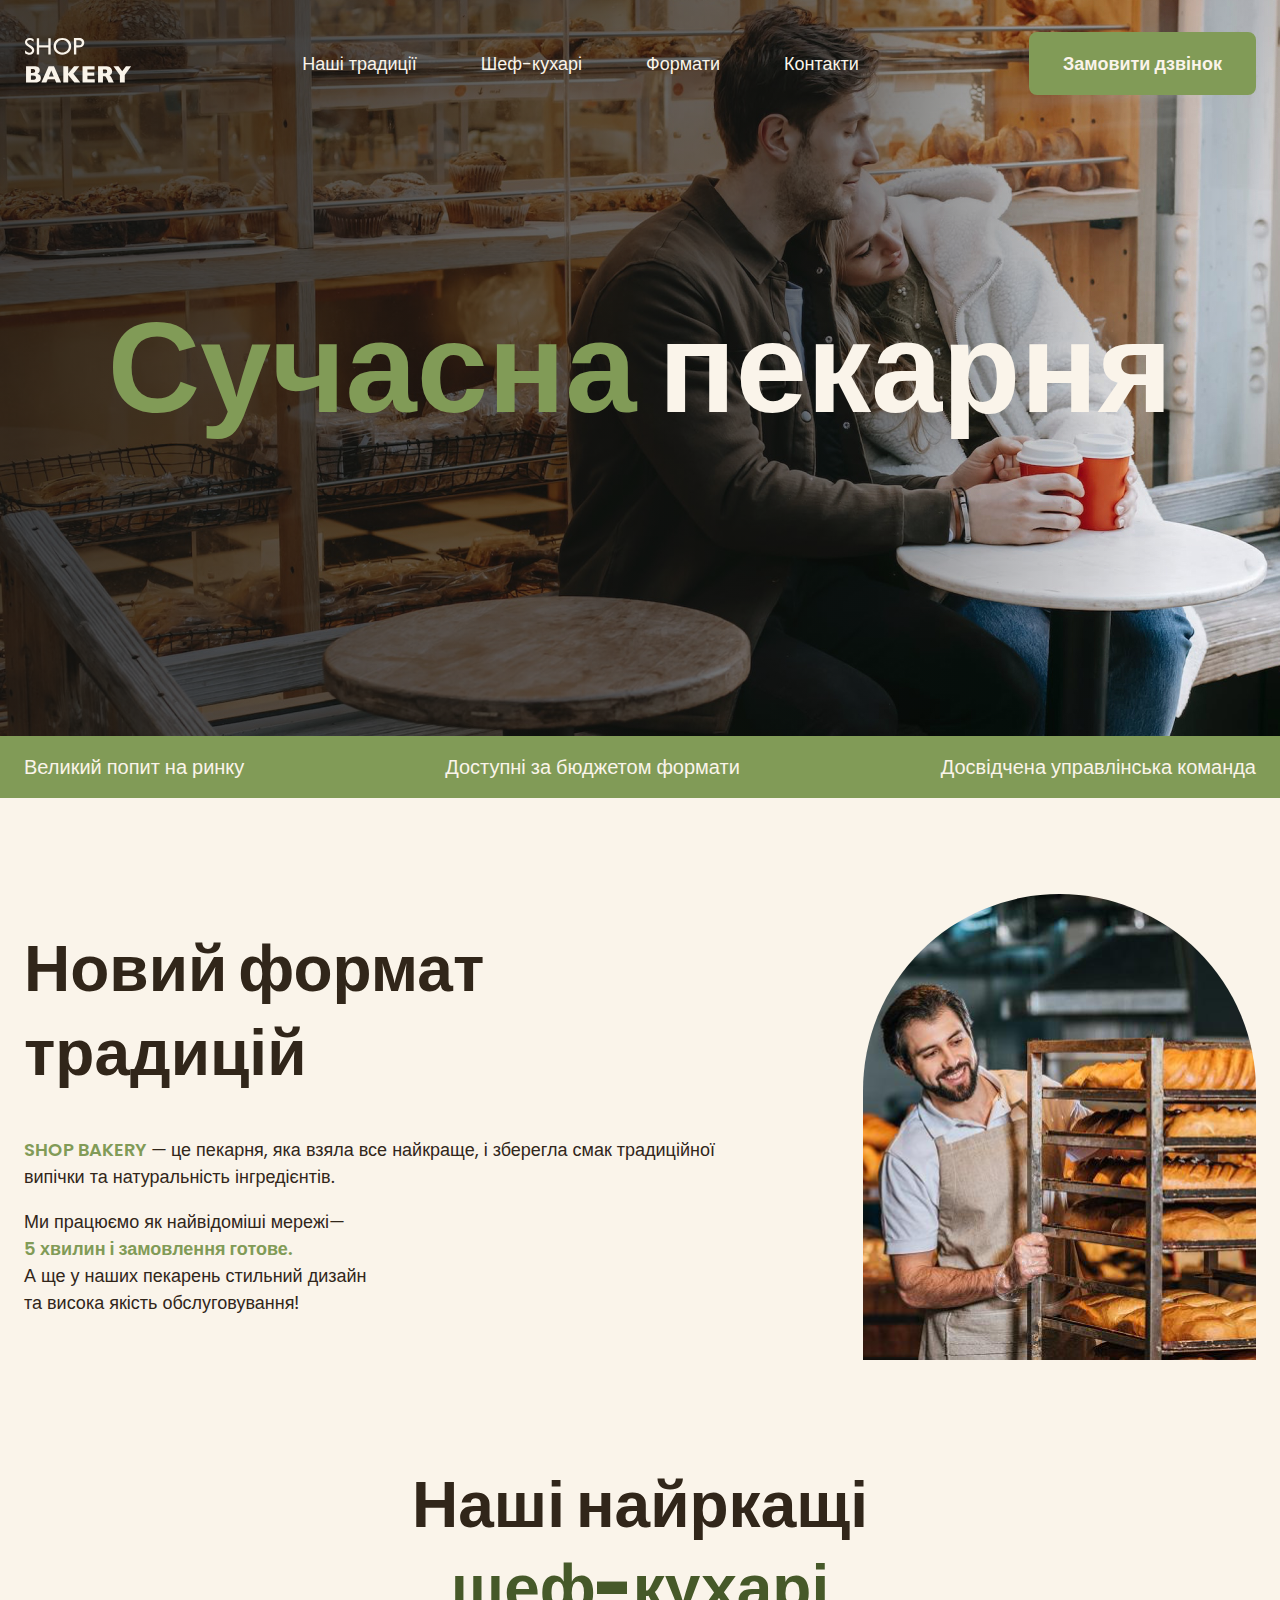
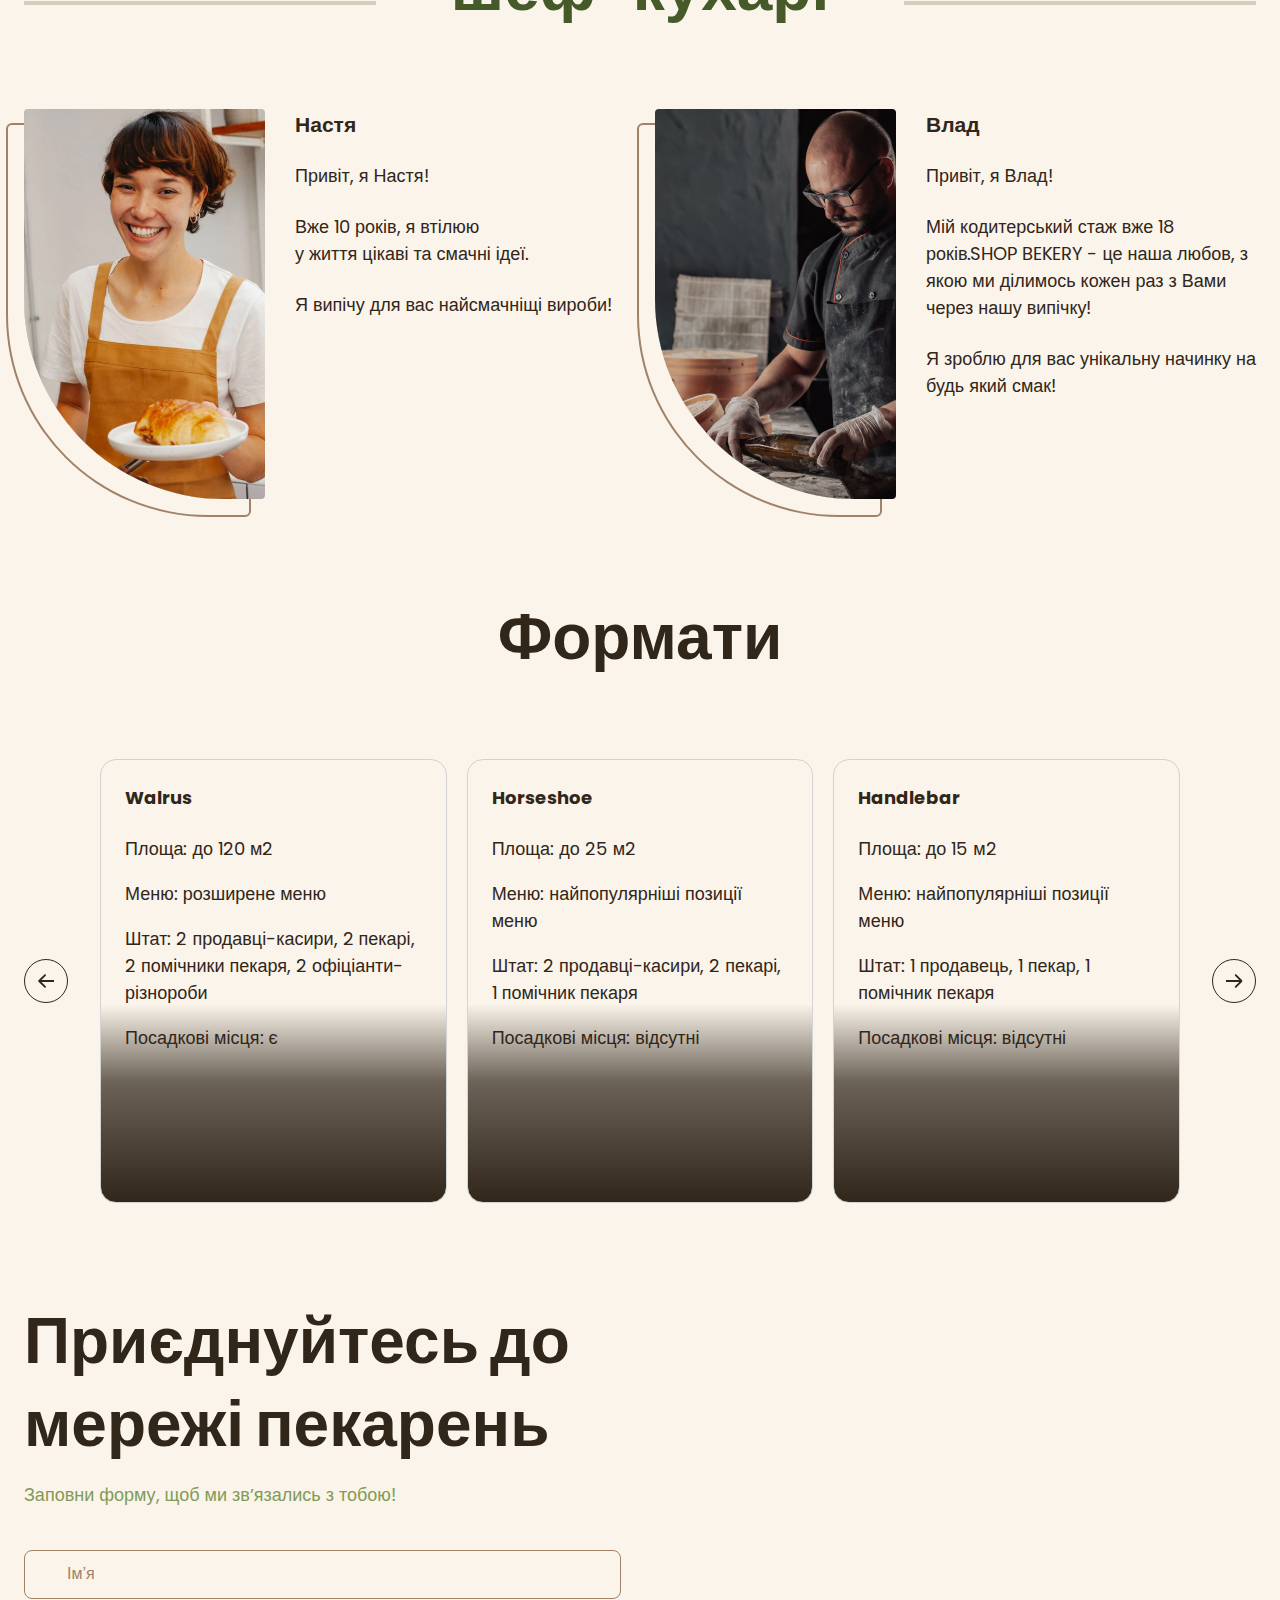
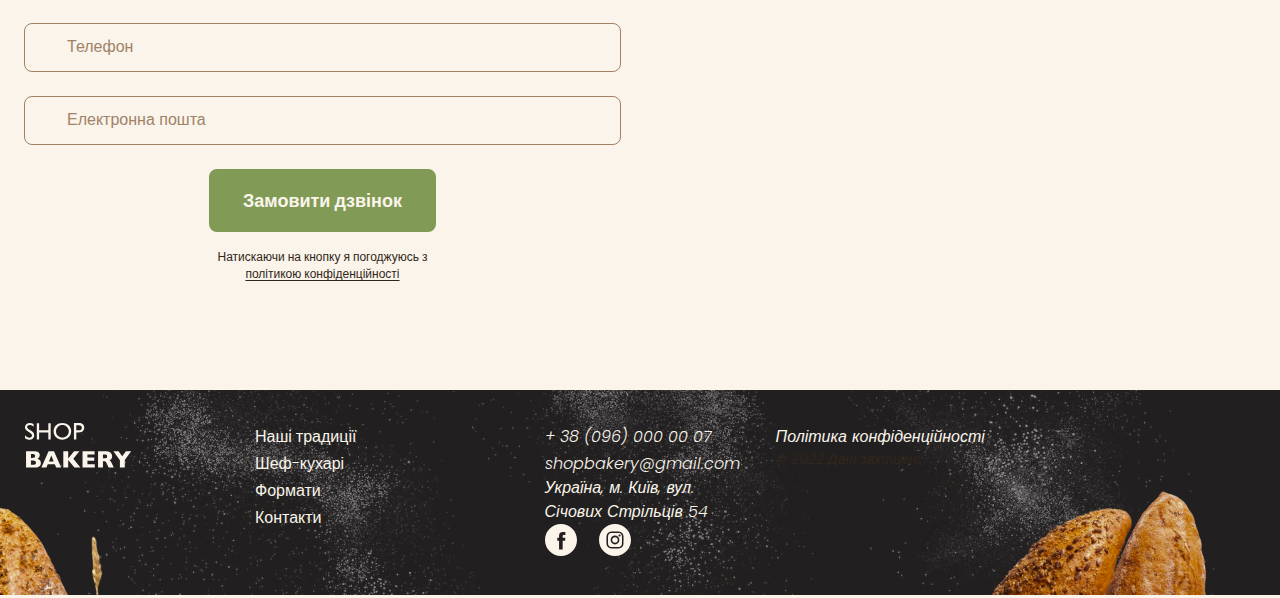
==== index.html @ 53279ba5 "updated index.html and style.css." ====
<!DOCTYPE html>
<html lang="uk">
  <head>
    <meta charset="UTF-8" />
    <meta name="viewport" content="width=device-width, initial-scale=1.0" />
    <title>Сучасна пекарня</title>
    <!-- fonts -->
    <link rel="preconnect" href="https://fonts.googleapis.com" />
    <link rel="preconnect" href="https://fonts.gstatic.com" crossorigin />
    <link
      href="https://fonts.googleapis.com/css2?family=Poppins:wght@300;400;600;900&display=swap"
      rel="stylesheet"
    />
    <!-- css -->
    <link rel="stylesheet" href="./css/style.css" />
  </head>
  <body>
    <header>
      <div class="container">
        <div class="header-container">
          <nav class="nav">
            <a href="./index.html">
              <img src="./images/logo.svg" alt="logo" />
            </a>
            <ul class="link-list">
              <li><a class="link" href="#traditions">Наші традиції</a></li>
              <li><a class="link" href="#chefs">Шеф-кухарі</a></li>
              <li><a class="link" href="#formats">Формати</a></li>
              <li><a class="link" href="#join-us">Контакти</a></li>
            </ul>
            <button class="main-button modal-btn-open" type="button">
              Замовити дзвінок
            </button>
          </nav>
        </div>
      </div>
    </header>
    <main>
      <!-- Великий попит на ринку  -->
      <section class="hero-section">
        <div class="container">
          <h1 class="hero-title">
            <span class="accent">Сучасна</span> пекарня
          </h1>
        </div>
      </section>
      <!-- Наші переваги -->
      <section class="section advantages-section">
        <div class="container">
          <h2 class="visually-hidden">Наші переваги</h2>
          <ul class="advantages-list">
            <li>Великий попит на ринку</li>
            <li>Доступні за бюджетом формати</li>
            <li>Досвідчена управлінська команда</li>
          </ul>
        </div>
      </section>
      <!-- Новий формат традицій -->
      <section class="traditions-section section" id="traditions">
        <div class="container">
          <div class="traditions-container">
            <div class="traditions-content">
              <h2 class="traditions-title section-title">
                Новий формат традицій
              </h2>
              <p class="traditions-text">
                <span class="brand uppercase">shop bakery</span> — це пекарня,
                яка взяла все найкраще, і зберегла смак традиційної випічки та
                натуральність інгредієнтів.
              </p>
              <p class="traditions-text">
                Ми працюємо як найвідоміші мережі—<br />
                <span class="brand">5 хвилин і замовлення готове.</span> <br />
                А ще у наших пекарень стильний дизайн <br />та висока якість
                обслуговування!
              </p>
            </div>

            <div class="traditions-image">
              <img
                class="baker-man"
                src="./images/image 1560.png"
                alt="baker-man"
              />
            </div>
          </div>
        </div>
      </section>
      <!-- Наші найркащі шеф-кухарі -->
      <section class="section" id="chefs">
        <div class="container">
          <h2 class="chefs-title section-title centered">
            Наші найркащі <br />
            <span class="accent">шеф-кухарі</span>
          </h2>
          <ul class="chefs-list">
            <li class="chefs-item">
              <article class="chef-card">
                <img
                  class="chef-photo"
                  src="./images/image 1561nastya-chef.jpg"
                  alt="Nastya chef"
                />
                <div>
                  <h3>Настя</h3>
                  <div class="chef-text">
                    <p>Привіт, я Настя!</p>
                    <p>
                      Вже 10 років, я втілюю<br />
                      у життя цікаві та смачні ідеї.
                    </p>
                    <p>Я випічу для вас найсмачніщі вироби!</p>
                  </div>
                </div>
              </article>
            </li>
            <li class="chefs-item">
              <article class="chef-card">
                <img
                  class="chef-photo"
                  src="./images/image 1562vlad-chef.jpg"
                  alt="Vlad chef"
                />
                <div>
                  <h3>Влад</h3>
                  <div class="chef-text">
                    <p>Привіт, я Влад!</p>
                    <p>
                      Мій кодитерський стаж вже 18 років.SHOP BEKERY - це наша
                      любов, з якою ми ділимось кожен раз з Вами через нашу
                      випічку!
                    </p>
                    <p>Я зроблю для вас унікальну начинку на будь який смак!</p>
                  </div>
                </div>
              </article>
            </li>
          </ul>
        </div>
      </section>
      <!-- Формати -->
      <section class="section" id="formats">
        <div class="container">
          <h2 class="formats-title section-title centered">Формати</h2>
          <div class="formats-container">
            <button class="carousel-button" type="button">
              <svg class="carousel-arrow">
                <use href="./images/icons.svg#icon-Arrow"></use>
              </svg>
            </button>
            <ul class="formats-list">
              <li class="format-card-li">
                <article class="format-card">
                  <h4 lang="en">Walrus</h4>
                  <p>Площа: до 120 м2</p>
                  <p>Меню: розширене меню</p>
                  <p>
                    Штат: 2 продавці-касири, 2 пекарі, 2 помічники пекаря, 2
                    офіціанти-різнороби
                  </p>
                  <p>Посадкові місця: є</p>
                </article>
              </li>
              <li class="format-card-li">
                <article class="format-card">
                  <h4 lang="en">Horseshoe</h4>
                  <p>Площа: до 25 м2</p>
                  <p>Меню: найпопулярніші позиції меню</p>
                  <p>Штат: 2 продавці-касири, 2 пекарі, 1 помічник пекаря</p>
                  <p>Посадкові місця: відсутні</p>
                </article>
              </li>
              <li class="format-card-li">
                <article class="format-card">
                  <h4 lang="en">Handlebar</h4>
                  <p>Площа: до 15 м2</p>
                  <p>Меню: найпопулярніші позиції меню</p>
                  <p>Штат: 1 продавець, 1 пекар, 1 помічник пекаря</p>
                  <p>Посадкові місця: відсутні</p>
                </article>
              </li>
            </ul>
            <button class="carousel-button" type="button">
              <svg class="carousel-arrow-right carousel-arrow">
                <use href="./images/icons.svg#icon-Arrow"></use>
              </svg>
            </button>
          </div>
        </div>
      </section>
      <!-- Приєднуйтесь до мережі пекарень -->
      <section class="section contact-section" id="join-us">
        <div class="container">
          <div class="contact-container">
            <div class="contact-form">
              <h2 class="form-title section-title">
                Приєднуйтесь до мережі пекарень
              </h2>
              <p class="form-description">
                Заповни форму, щоб ми звʼязались з тобою!
              </p>
              <form name="contact-form" autocomplete="off" novalidate>
                <div class="form-field">
                  <label class="form-label visually-hidden" for="user-name"
                    >Ім’я</label
                  >
                  <input
                    class="form-input"
                    type="text"
                    id="user-name"
                    name="user-name"
                    placeholder="Ім’я"
                  />
                </div>

                <div class="form-field">
                  <label class="form-label visually-hidden" for="user-tel"
                    >Телефон</label
                  >
                  <input
                    class="form-input"
                    type="tel"
                    id="user-tel"
                    name="user-tel"
                    placeholder="Телефон"
                  />
                </div>

                <div class="form-field">
                  <label class="form-label visually-hidden" for="user-email"
                    >Електронна пошта</label
                  >
                  <input
                    class="form-input"
                    type="email"
                    id="user-email"
                    name="user-email"
                    placeholder="Електронна пошта"
                  />
                </div>

                <button type="submit" class="main-button form-button">
                  Замовити дзвінок
                </button>

                <p class="form-terms">
                  Натискаючи на кнопку я погоджуюсь з
                  <a href="#">політикою конфіденційності</a>
                </p>
              </form>
            </div>
            <iframe
              class="contact-map"
              src="https://www.google.com/maps/embed?pb=!1m18!1m12!1m3!1d2645.690142593245!2d35.069040976334094!3d48.46247447128121!2m3!1f0!2f0!3f0!3m2!1i1024!2i768!4f13.1!3m3!1m2!1s0x40dbe2cecce23add%3A0x47fd98728330908e!2z0J_QsNGA0Log0LrRg9C70YzRgtGD0YDQuCDRgtCwINCy0ZbQtNC_0L7Rh9C40L3QutGDINGW0Lwg0KIuINCTLiDQqNC10LLRh9C10L3QutCw!5e0!3m2!1suk!2sua!4v1702176317628!5m2!1suk!2sua"
              width="603"
              height="595"
              style="border: 0"
              allowfullscreen=""
              loading="lazy"
              referrerpolicy="no-referrer-when-downgrade"
            >
            </iframe>
          </div>
        </div>
      </section>
    </main>
    <footer class="footer">
      <div class="container">
        <div class="footer-container">
          <div class="footer-nav">
            <div class="footer-logo">
              <a href="#">
                <img src="./images/logo.svg" alt="logo" />
              </a>
            </div>
            <ul class="footer-link">
              <li><a class="address-link" href="#">Наші традиції</a></li>
              <li><a class="address-link" href="#">Шеф-кухарі</a></li>
              <li><a class="address-link" href="#">Формати</a></li>
              <li><a class="address-link" href="#">Контакти</a></li>
            </ul>
          </div>
          <address class="footer-address">
            <ul class="address-list">
              <li>
                <a class="address-link" href="tel:+380960000007"
                  >+ 38 (096) 000 00 07</a
                >
              </li>
              <li>
                <a
                  class="address-link"
                  href="mailto:shopbakery@gmail.com"
                  target="_blank"
                  >shopbakery@gmail.com</a
                >
              </li>
              <li>
                <a
                  class="address-link"
                  href="https://maps.app.goo.gl/paCFbnvBHD9SYW4A9"
                  target="_blank"
                >
                  Україна, м. Київ, вул. Січових Стрільців 54
                </a>
              </li>
              <li class="footer-icon-link">
                <a href="#">
                  <svg class="address-icon" width="32px" height="32px">
                    <use href="./images/icons.svg#icon-facebook"></use>
                  </svg>
                </a>
                <a href="#">
                  <svg class="address-icon" width="32px" height="32px">
                    <use href="./images/icons.svg#icon-instagram"></use>
                  </svg>
                </a>
              </li>
            </ul>
            <div class="privacy-policy">
              <a class="address-link" href="#" target="_blank">
                Політика конфіденційності
              </a>
              <p class="address-copyright">© 2022 Дані захищені</p>
            </div>
          </address>
        </div>
      </div>
    </footer>

    <div class="backdrop is-hidden">
      <div class="modal">
        <button class="modal-btn-close" type="button">close</button>
        <h2 class="section-title">Замовити дзвінок</h2>
        <p class="subtitle">
          Залишіть заявку та наш спеціаліст зв'яжеться з Вами!
        </p>
        <form name="contact-form" autocomplete="off" novalidate>
          <div class="form-field">
            <label class="form-label visually-hidden" for="user-name"
              >Ім’я</label
            >
            <input
              class="form-input"
              type="text"
              id="user-name"
              name="user-name"
              placeholder="Ім’я"
            />
          </div>

          <div class="form-field">
            <label class="form-label visually-hidden" for="user-tel"
              >Телефон</label
            >
            <input
              class="form-input"
              type="tel"
              id="user-tel"
              name="user-tel"
              placeholder="Телефон"
            />
          </div>

          <div class="form-field">
            <label class="form-label visually-hidden" for="user-email"
              >Електронна пошта</label
            >
            <input
              class="form-input"
              type="email"
              id="user-email"
              name="user-email"
              placeholder="Електронна пошта"
            />
          </div>

          <button type="submit" class="main-button form-button">
            Замовити дзвінок
          </button>

          <p class="form-terms">
            Натискаючи на кнопку я погоджуюсь з
            <a href="#">політикою конфіденційності</a>
          </p>
        </form>
      </div>
    </div>

    <script src="./js/modal.js"></script>
  </body>
</html>
---- css/style.css ----
:root {
  --brand-color: #819b57;
  --brand-color-dark: #465929;
  --color-primary-light: #faf4ea;
  --color-primary-dark: #31261a;
  --color-secondary-dark: #a18268;
}

/* base */
*,
*::after,
*::before {
  box-sizing: border-box;
}
body {
  color: var(--color-primary-dark);
  background-color: var(--color-primary-light);
  font-family: 'Poppins', sans-serif;
  font-size: 18px;
  font-weight: 400;
  line-height: 1.5;
  margin: 0;
}

.visually-hidden {
  position: absolute;
  left: -10000px;
  top: auto;
  width: 1px;
  height: 1px;
  overflow: hidden;
}

ul {
  list-style-type: none;
  padding: 0;
  margin: 0;
}

h1,
h2,
h3,
h4,
h5,
h6,
p {
  margin-top: 0;
}

a {
  display: inline-block;
}

.section {
  padding: 48px 0;
}
.container {
  width: 100%;
  max-width: 1288px;
  margin: 0 auto;
  padding: 0 24px;
}

/* links */
.link {
  color: var(--color-primary-light);
  text-decoration: none;
  font-weight: 400;
  transition: color 0.3s, transform 0.3s;
}

.link:hover {
  color: var(--brand-color);
  transform: scale(1.03);
}

/* button */
.main-button,
.modal-btn-open {
  background-color: var(--brand-color);
  border: var(--brand-color) 2px solid;
  border-radius: 8px;
  color: var(--color-primary-light);
  font-weight: 600;
  font-size: 18px;
  padding: 16px 32px;
  font-family: 'Poppins', sans-serif;
  transition: background-color 0.5s;
}

.main-button:hover {
  background-color: transparent;
  /* color: var(--brand-color-dark); */
}
/* header */
.header-container nav {
  display: flex;
  align-items: center;
  justify-content: space-between;
  gap: 40px;
}
.link-list {
  display: flex;
  gap: 64px;
}
header {
  position: absolute;
  top: 32px;
  left: 0;
  width: 100%;
}

/* hero-section */
.hero-section {
  padding: 272px 0;
  background-image: linear-gradient(
      102.76deg,
      rgba(18, 18, 17, 0.78) 2.03%,
      rgba(18, 18, 17, 0.6) 58.46%,
      rgba(18, 18, 17, 0) 90.36%
    ),
    url(../images/coluple-in-bakery.jpg);
  background-repeat: no-repeat;
  background-position: center top;
  background-size: cover;
}
.container .hero-title {
  color: var(--color-primary-light);
  text-align: center;
  font-size: 128px;
  font-weight: 900;
}
.hero-title .accent {
  color: var(--brand-color);
}
.hero-title {
  margin: 0;
}

/* Advantages Section */
.advantages-list {
  color: var(--color-primary-light);
  display: flex;
  justify-content: space-between;
  gap: 40px;
}
.advantages-list li {
  font-size: 20px;
  font-weight: 300;
}
.advantages-section {
  background-color: var(--brand-color);
  padding: 16px 0;
}

/* section-title */
.section-title {
  font-size: 64px;
  font-weight: 900;
  line-height: 1.3;
}

.section-title.centered {
  text-align: center;
}

.section-title .accent {
  color: var(--brand-color-dark);
}

/* traditions */
.baker-man {
  border-radius: 400px 400px 0px 0px;
  background-position: center top;
}
.traditions-section {
  padding-top: 96px;
}

.traditions-title {
  margin-bottom: 42px;
}
.traditions-text .brand {
  color: var(--brand-color);
  font-weight: 600;
}

.traditions-text .uppercase {
  text-transform: uppercase;
}

.traditions-content {
  max-width: 710px;
}
.traditions-container {
  display: flex;
  justify-content: space-between;
  align-items: center;
  gap: 40px;
}

/* chefs */
.chef-photo {
  border-radius: 4px 4px 4px 200px;
  box-shadow: -16px 16px 0 0 var(--color-primary-light),
    -16px 16px 0 2px var(--color-secondary-dark);
}

.chefs h3 {
  margin-bottom: 16px;
  font-weight: 600;
  font-size: 40px;
}
.chefs-title {
  margin: 0 auto 80px;
  /* max-width: 520px; */
  position: relative;
}

.chefs-title::after,
.chefs-title::before {
  display: block;
  width: 352px;
  border: 2px solid #cfcfbc;
  content: '';
  position: absolute;
  bottom: 24px;
}
.chefs-title::after {
  right: 0;
}
.chefs-title::before {
  left: 0;
}

.chefs-list {
  display: flex;
  gap: 40px 30px;
  flex-wrap: wrap;
}
.chefs-item {
  flex-basis: calc((100% - 30px) / 2);
}
.chef-card {
  display: flex;
  gap: 30px;
}

.chef-text p {
  margin-bottom: 24px;
}
.chef-text p:last-child {
  margin-bottom: 0;
}

/* formats */
.formats-container {
  display: flex;
  gap: 32px;
  align-items: center;
}

.formats-list {
  display: flex;
  gap: 20px;
  flex-wrap: wrap;
}
.format-card {
  height: 444px;
  padding: 24px;
  border: 1px solid lightgrey; /*remove*/
  border-radius: 16px;
  background-image: linear-gradient(
    180deg,
    rgba(49, 38, 26, 0) 55.21%,
    rgba(49, 38, 26, 0.71) 72.92%,
    var(--color-primary-dark) 100%
  );
  transition: transform 0.3s;
}
.format-card:hover {
  transform: scale(1.05);
}
.format-card-li {
  flex-basis: calc((100% - 40px) / 3);
}
.formats-title {
  margin-bottom: 80px;
}

.formats h4 {
  margin-bottom: 16px;
  font: size 24px;
  font-weight: 600;
}
.formats p {
  font-size: 14px;
  font-weight: 300;
  line-height: 1.5;
}
.carousel-button {
  width: 44px;
  height: 44px;
  padding: 0;
  display: flex;
  justify-content: center;
  align-items: center;
  border: 1px solid var(--color-primary-dark);
  background-color: transparent;
  border-radius: 50%;
  fill: var(--color-primary-dark);
  flex-shrink: 0;
  /* cursor: pointer; */
}
.carousel-arrow {
  width: 16.76px;
}
.carousel-arrow-right {
  rotate: 180deg;
}

.carousel-button:hover {
  background-color: var(--color-primary-dark);
  fill: var(--color-primary-light);
}

/* form */
.form-title {
  margin-bottom: 16px;
}
.form-description {
  color: var(--brand-color);
  margin-bottom: 42px;
}
.contact-container {
  display: flex;
  gap: 32px;
}
.contact-map {
  flex-shrink: 0;
  border-radius: 16px;
}
.contact-section {
  padding-bottom: 96px;
}
.contact-form .form-field {
  margin-bottom: 24px;
}
.contact-form .form-button {
  margin-bottom: 16px;
}

/* footer */
.address-link {
  color: var(--color-primary-light);
  font-size: 16px;
  font-weight: 300;
  line-height: 1, 5;
  text-decoration: none;
  transition: color 0.3s;
}
.address-link:hover {
  color: var(--brand-color);
}
.address-icon {
  fill: var(--color-primary-light);
  transition: fill 0.3s;
}
.address-icon:hover {
  fill: var(--brand-color);
}
.address-copyright {
  font-size: 14px;
}
.footer {
  padding: 32px 0;
  background-image: url(../images/footer-bg-copy.jpg);
  background-color: var(--color-primary-dark);
  background-repeat: no-repeat;
  background-size: cover;
  background-position: center;
  position: relative;
}
.footer-container {
  display: flex;
  gap: 20px;
}
.footer-nav,
.footer-address {
  display: flex;
  flex-grow: 1;
  gap: 20px;
}
.footer-link,
.footer-logo,
.privacy-policy,
.address-list {
  flex-grow: 1;
  max-width: 211px;
}
.footer-icon-link {
  display: flex;
  gap: 22px;
}

.footer::before {
  background-image: url(../images/bread-small.png);
  position: absolute;
  content: '';
  width: 180px;
  height: 120px;
  background-repeat: no-repeat;
  bottom: 0;

  left: 0;
}
.footer::after {
  background-image: url(../images/bread-large.png);
  position: absolute;
  content: '';
  width: 380px;
  height: 190px;
  background-repeat: no-repeat;
  bottom: -3px;
  right: 0;
}

/* Modal */
.backdrop {
  position: fixed;
  top: 0;
  right: 0;
  bottom: 0;
  left: 0;
  background-color: rgba(0, 0, 0, 0.5);
  display: flex;
  align-items: center;
  justify-content: center;
  padding: 20px 0;
  transition: opacity 0.3s, visibility 0.3s;
}
.backdrop.is-hidden {
  opacity: 0;
  visibility: hidden;
  pointer-events: none;
}

.modal {
  padding: 128px;
  width: 100%;
  max-width: 880px;
  height: 100%;
  max-height: 880px;
  background-color: var(--color-primary-light);
  border-radius: 32px;
  position: relative;
  overflow-y: auto;
  text-align: center;
}
.modal-btn-close {
  position: absolute;
  top: 40px;
  right: 40px;
}
.modal::after {
  background-image: url(../images/modal-corner-image.png);
  position: absolute;
  bottom: 0;
  right: 0;
  height: 30px;
  content: '';
  width: 150px;
  height: 230px;
  background-repeat: no-repeat;
}

/* form */
.form-field {
  margin-bottom: 32px;
}

.form-label {
  display: block;
}
.form-input {
  padding: 16px 42px;
  width: 100%;
  border-radius: 8px;
  border: 1px solid var(--color-secondary-dark);
  background-color: transparent;
}
.form-input:focus {
  border-color: var(--brand-color);
  outline: none;
}
.form-input::placeholder {
  font-size: 16px;
  color: var(--color-secondary-dark);
}
.form-input:focus::placeholder {
  color: var(--color-primary-dark);
}

.modal h2 {
  margin-bottom: 8px;
}
.subtitle {
  color: var(--brand-color-dark);
  margin-bottom: 72px;
}

.form-button {
  display: block;
  margin: 0 auto 24px;
  transition: color 0.5s, background-color 0.5s;
}
.form-button:hover {
  color: var(--brand-color-dark);
}
.form-terms {
  color: var(--color-primary-dark);
  font-weight: 500;
  font-size: 12px;
  line-height: 146%;
  max-width: 220px;
  margin: 0 auto;
  text-align: center;
}
.form-terms a {
  text-underline-offset: 2px;
  color: var(--color-primary-dark);
}
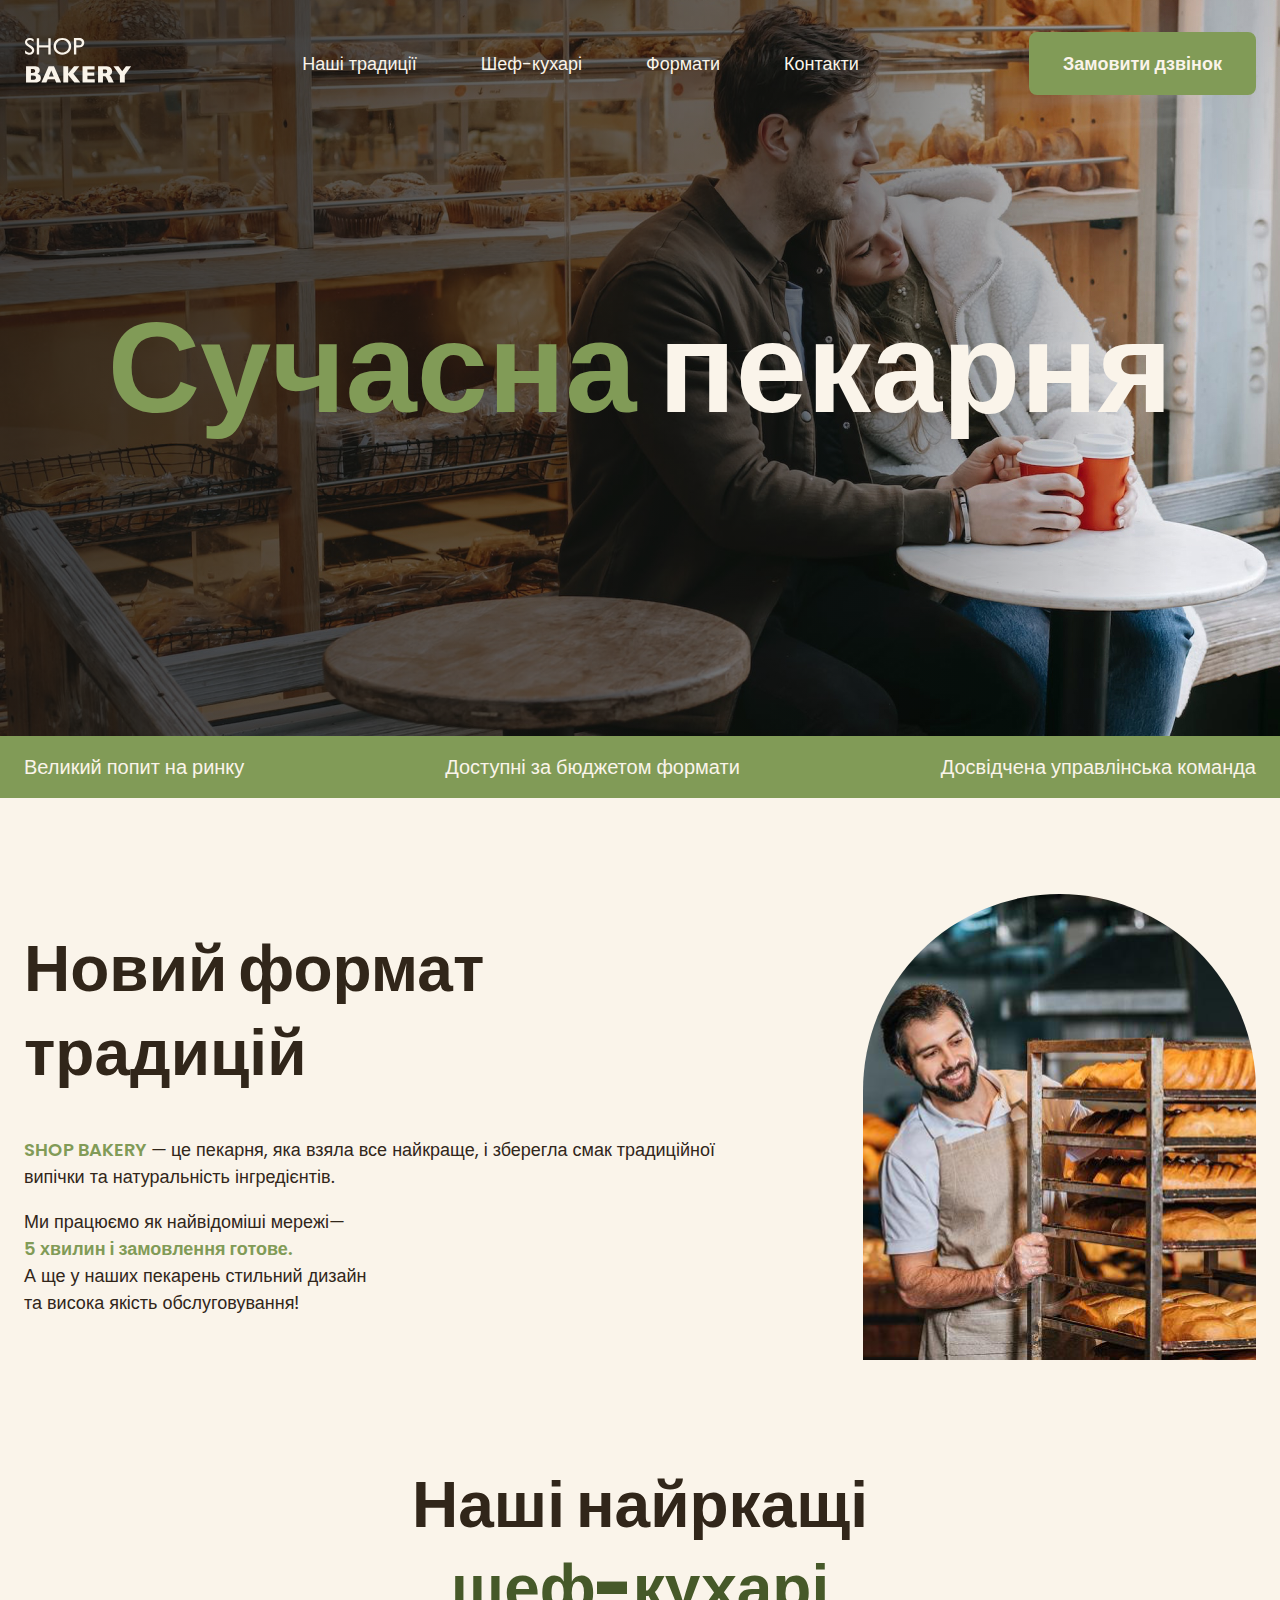
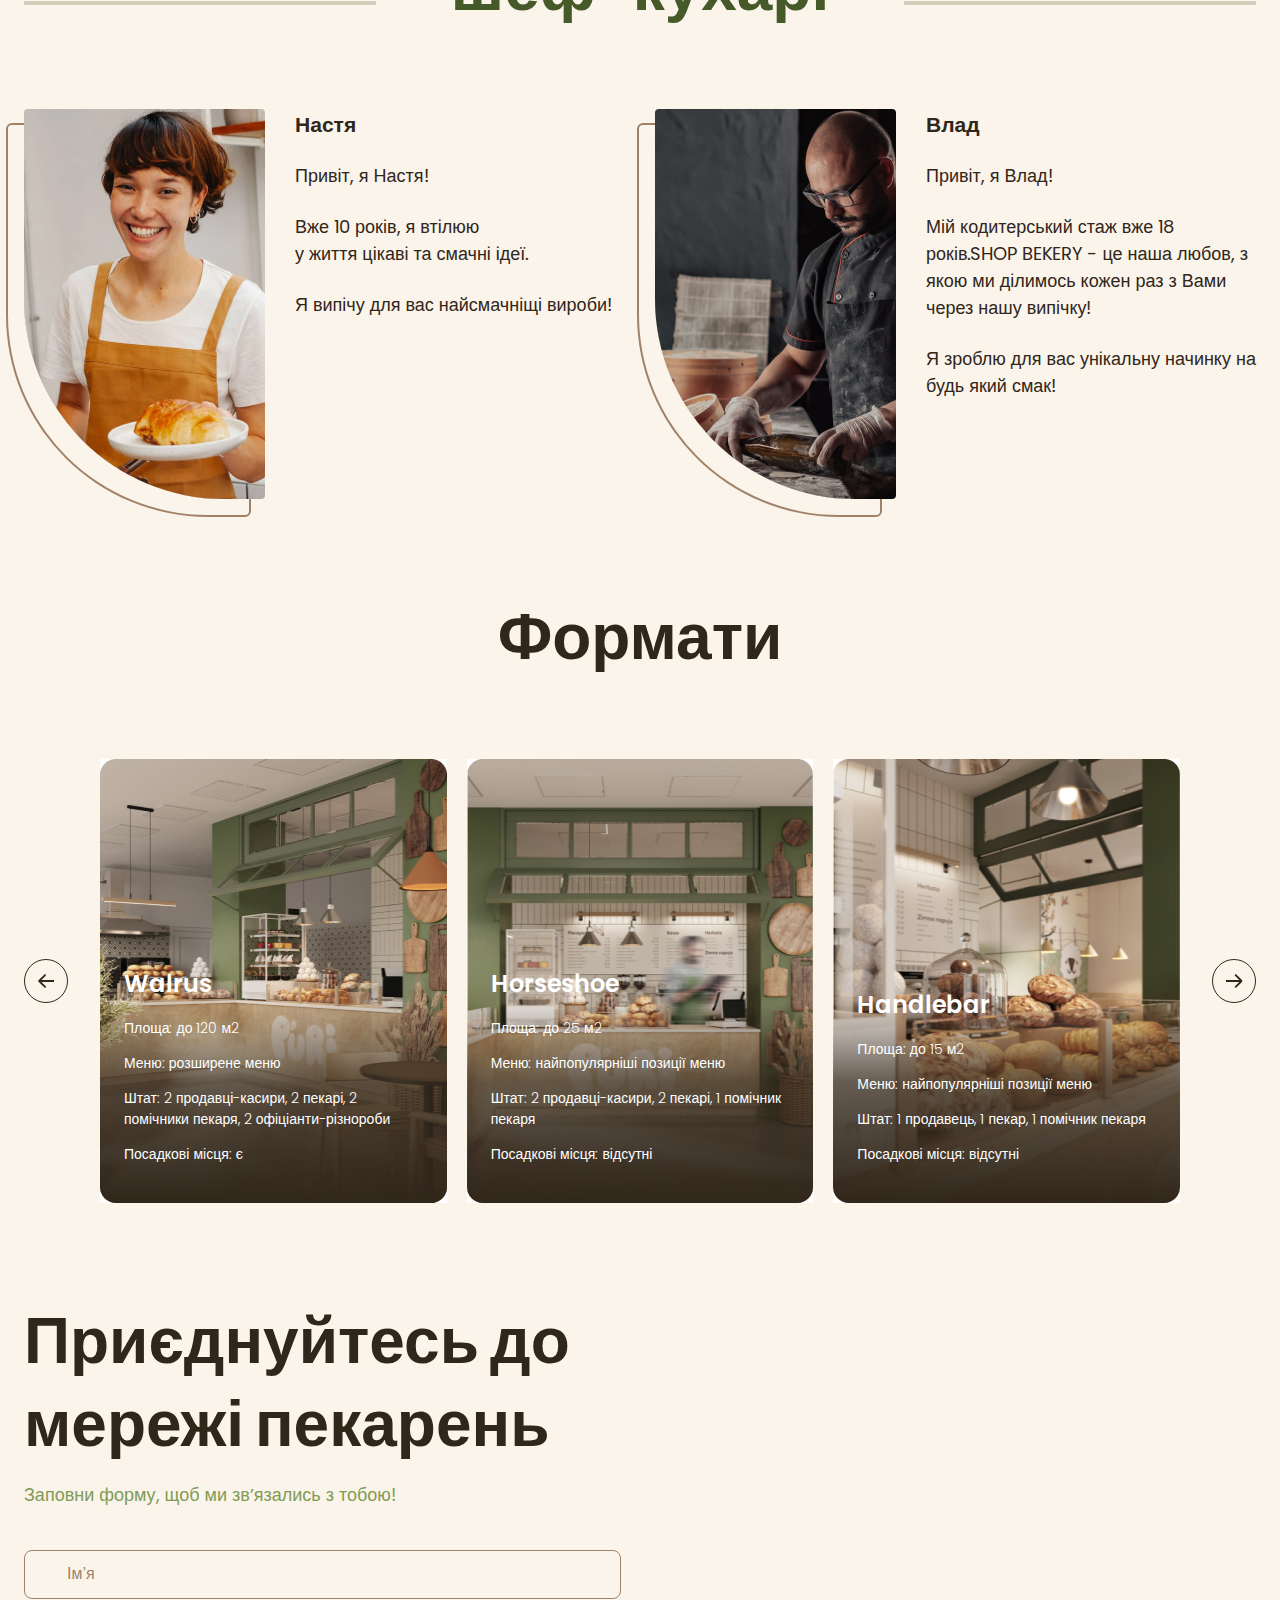
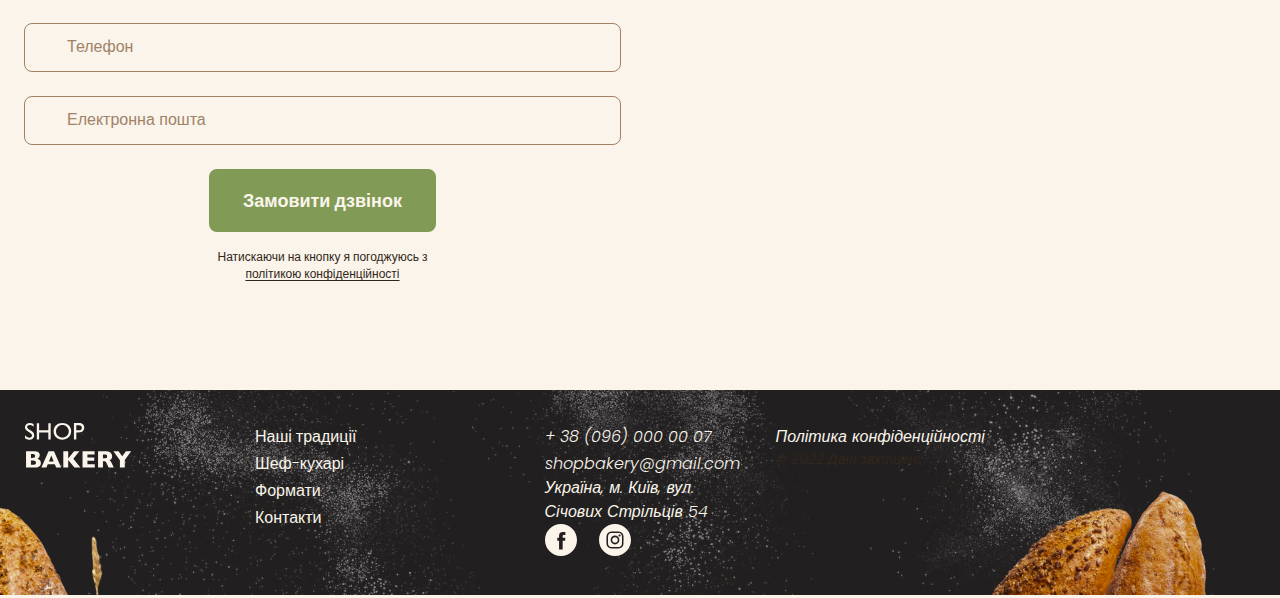
==== commit 3ab94c22: "updated everething" ====
--- a/index.html
+++ b/index.html
@@ -12,7 +12,7 @@
       rel="stylesheet"
     />
     <!-- css -->
-    <link rel="stylesheet" href="./css/style.css" />
+    <link rel="stylesheet" href="./scss/main.min.css" />
   </head>
   <body>
     <header>
@@ -151,6 +151,11 @@
             <ul class="formats-list">
               <li class="format-card-li">
                 <article class="format-card">
+                  <img
+                    class="format-image"
+                    src="./images/walrus-format.jpg"
+                    alt="walrus-format"
+                  />
                   <h4 lang="en">Walrus</h4>
                   <p>Площа: до 120 м2</p>
                   <p>Меню: розширене меню</p>
@@ -163,6 +168,11 @@
               </li>
               <li class="format-card-li">
                 <article class="format-card">
+                  <img
+                    class="format-image"
+                    src="./images/horseshoe-format.jpg"
+                    alt="walrus-format"
+                  />
                   <h4 lang="en">Horseshoe</h4>
                   <p>Площа: до 25 м2</p>
                   <p>Меню: найпопулярніші позиції меню</p>
@@ -173,6 +183,11 @@
               <li class="format-card-li">
                 <article class="format-card">
                   <h4 lang="en">Handlebar</h4>
+                  <img
+                    class="format-image"
+                    src="./images/handlebar-format.jpg"
+                    alt="walrus-format"
+                  />
                   <p>Площа: до 15 м2</p>
                   <p>Меню: найпопулярніші позиції меню</p>
                   <p>Штат: 1 продавець, 1 пекар, 1 помічник пекаря</p>
@@ -199,7 +214,7 @@
               <p class="form-description">
                 Заповни форму, щоб ми звʼязались з тобою!
               </p>
-              <form name="contact-form" autocomplete="off" novalidate>
+              <form name="contact-form" autocomplete="off">
                 <div class="form-field">
                   <label class="form-label visually-hidden" for="user-name"
                     >Ім’я</label
@@ -210,6 +225,7 @@
                     id="user-name"
                     name="user-name"
                     placeholder="Ім’я"
+                    required
                   />
                 </div>
 
@@ -223,6 +239,7 @@
                     id="user-tel"
                     name="user-tel"
                     placeholder="Телефон"
+                    required
                   />
                 </div>
 
@@ -236,6 +253,7 @@
                     id="user-email"
                     name="user-email"
                     placeholder="Електронна пошта"
+                    required
                   />
                 </div>
 
@@ -335,7 +353,7 @@
         <p class="subtitle">
           Залишіть заявку та наш спеціаліст зв'яжеться з Вами!
         </p>
-        <form name="contact-form" autocomplete="off" novalidate>
+        <form name="contact-form" autocomplete="off">
           <div class="form-field">
             <label class="form-label visually-hidden" for="user-name"
               >Ім’я</label
@@ -346,6 +364,7 @@
               id="user-name"
               name="user-name"
               placeholder="Ім’я"
+              required
             />
           </div>
 
@@ -359,6 +378,7 @@
               id="user-tel"
               name="user-tel"
               placeholder="Телефон"
+              required
             />
           </div>
 
@@ -372,6 +392,7 @@
               id="user-email"
               name="user-email"
               placeholder="Електронна пошта"
+              required
             />
           </div>
 
--- a/scss/main.min.css
+++ b/scss/main.min.css
@@ -0,0 +1 @@
+:root{--brand-color: #819b57;--brand-color-dark: #465929;--color-primary-light: #faf4ea;--color-primary-dark: #31261a;--color-secondary-dark: #a18268}*,*::after,*::before{-webkit-box-sizing:border-box;box-sizing:border-box}body{color:var(--color-primary-dark);background-color:var(--color-primary-light);font-family:"Poppins",sans-serif;font-size:18px;font-weight:400;line-height:1.5;margin:0}ul{list-style-type:none;padding:0;margin:0}h1,h2,h3,h4,h5,h6,p{margin-top:0}a{display:inline-block}.section{padding:48px 0}.container{width:100%;max-width:1288px;margin:0 auto;padding:0 24px}.section-title{font-size:64px;font-weight:900;line-height:1.3}.section-title.centered{text-align:center}.section-title .accent{color:var(--brand-color-dark)}.visually-hidden{position:absolute;left:-10000px;top:auto;width:1px;height:1px;overflow:hidden}header{position:absolute;top:32px;left:0;width:100%}.header-container nav{display:-webkit-box;display:-ms-flexbox;display:flex;-webkit-box-align:center;-ms-flex-align:center;align-items:center;-webkit-box-pack:justify;-ms-flex-pack:justify;justify-content:space-between;gap:40px}.link-list{display:-webkit-box;display:-ms-flexbox;display:flex;gap:64px}.link{color:var(--color-primary-light);text-decoration:none;font-weight:400;-webkit-transition:color .3s,-webkit-transform .3s;transition:color .3s,-webkit-transform .3s;transition:color .3s,transform .3s;transition:color .3s,transform .3s,-webkit-transform .3s}.link:hover{color:var(--brand-color);-webkit-transform:scale(1.03);transform:scale(1.03)}.main-button,.modal-btn-open{background-color:var(--brand-color);border:var(--brand-color) 2px solid;border-radius:8px;color:var(--color-primary-light);font-weight:600;font-size:18px;padding:16px 32px;font-family:"Poppins",sans-serif;-webkit-transition:background-color .5s;transition:background-color .5s}.main-button:hover{background-color:rgba(0,0,0,0)}.hero-section{padding:272px 0;background-image:linear-gradient(102.76deg, rgba(18, 18, 17, 0.78) 2.03%, rgba(18, 18, 17, 0.6) 58.46%, rgba(18, 18, 17, 0) 90.36%),url(../images/coluple-in-bakery.jpg);background-repeat:no-repeat;background-position:center top;background-size:cover}.container .hero-title{color:var(--color-primary-light);text-align:center;font-size:128px;font-weight:900}.hero-title .accent{color:var(--brand-color)}.hero-title{margin:0}.advantages-list{color:var(--color-primary-light);display:-webkit-box;display:-ms-flexbox;display:flex;-webkit-box-pack:justify;-ms-flex-pack:justify;justify-content:space-between;gap:40px}.advantages-list li{font-size:20px;font-weight:300}.advantages-section{background-color:var(--brand-color);padding:16px 0}.baker-man{border-radius:400px 400px 0px 0px;background-position:center top}.traditions-section{padding-top:96px}.traditions-title{margin-bottom:42px}.traditions-text .brand{color:var(--brand-color);font-weight:600}.traditions-text .uppercase{text-transform:uppercase}.traditions-content{max-width:710px}.traditions-container{display:-webkit-box;display:-ms-flexbox;display:flex;-webkit-box-pack:justify;-ms-flex-pack:justify;justify-content:space-between;-webkit-box-align:center;-ms-flex-align:center;align-items:center;gap:40px}.chef-photo{border-radius:4px 4px 4px 200px;-webkit-box-shadow:-16px 16px 0 0 var(--color-primary-light),-16px 16px 0 2px var(--color-secondary-dark);box-shadow:-16px 16px 0 0 var(--color-primary-light),-16px 16px 0 2px var(--color-secondary-dark)}.chefs h3{margin-bottom:16px;font-weight:600;font-size:40px}.chefs-title{margin:0 auto 80px;position:relative}.chefs-title::after,.chefs-title::before{display:block;width:352px;border:2px solid #cfcfbc;content:"";position:absolute;bottom:24px}.chefs-title::after{right:0}.chefs-title::before{left:0}.chefs-list{display:-webkit-box;display:-ms-flexbox;display:flex;gap:40px 30px;-ms-flex-wrap:wrap;flex-wrap:wrap}.chefs-item{-ms-flex-preferred-size:calc((100% - 30px)/2);flex-basis:calc((100% - 30px)/2)}.chef-card{display:-webkit-box;display:-ms-flexbox;display:flex;gap:30px}.chef-text p{margin-bottom:24px}.chef-text p:last-child{margin-bottom:0}.format-image{position:absolute;top:0;left:0;height:100%;width:100%;z-index:-1}.formats-container{display:-webkit-box;display:-ms-flexbox;display:flex;gap:32px;-webkit-box-align:center;-ms-flex-align:center;align-items:center}.formats-list{display:-webkit-box;display:-ms-flexbox;display:flex;gap:20px;-ms-flex-wrap:wrap;flex-wrap:wrap}.format-card{display:-webkit-box;display:-ms-flexbox;display:flex;-webkit-box-orient:vertical;-webkit-box-direction:normal;-ms-flex-direction:column;flex-direction:column;-webkit-box-pack:end;-ms-flex-pack:end;justify-content:flex-end;position:relative;height:444px;padding:24px;border-radius:16px;background-image:-webkit-gradient(linear, left top, left bottom, color-stop(55.21%, rgba(49, 38, 26, 0)), color-stop(72.92%, rgba(49, 38, 26, 0.71)), to(var(--color-primary-dark)));background-image:linear-gradient(180deg, rgba(49, 38, 26, 0) 55.21%, rgba(49, 38, 26, 0.71) 72.92%, var(--color-primary-dark) 100%);-webkit-transition:-webkit-transform .3s;transition:-webkit-transform .3s;transition:transform .3s;transition:transform .3s, -webkit-transform .3s}.format-card:hover{-webkit-transform:scale(1.05);transform:scale(1.05)}.format-card-li{-ms-flex-preferred-size:calc((100% - 40px)/3);flex-basis:calc((100% - 40px)/3)}.formats-title{margin-bottom:80px}.format-card h4{color:#fff;margin-bottom:16px;font-size:24px;font-weight:600}.format-card p{font-size:14px;font-weight:300;line-height:1.5;color:#fff}.carousel-button{width:44px;height:44px;padding:0;display:-webkit-box;display:-ms-flexbox;display:flex;-webkit-box-pack:center;-ms-flex-pack:center;justify-content:center;-webkit-box-align:center;-ms-flex-align:center;align-items:center;border:1px solid var(--color-primary-dark);background-color:rgba(0,0,0,0);border-radius:50%;fill:var(--color-primary-dark);-ms-flex-negative:0;flex-shrink:0}.carousel-arrow{width:16.76px}.carousel-arrow-right{rotate:180deg}.carousel-button:hover{background-color:var(--color-primary-dark);fill:var(--color-primary-light)}.form-title{margin-bottom:16px}.form-description{color:var(--brand-color);margin-bottom:42px}.contact-container{display:-webkit-box;display:-ms-flexbox;display:flex;gap:32px}.contact-map{-ms-flex-negative:0;flex-shrink:0;border-radius:16px}.contact-section{padding-bottom:96px}.contact-form .form-field{margin-bottom:24px}.contact-form .form-button{margin-bottom:16px}.address-link{color:var(--color-primary-light);font-size:16px;font-weight:300;line-height:1,5;text-decoration:none;-webkit-transition:color .3s;transition:color .3s}.address-link:hover{color:var(--brand-color)}.address-icon{fill:var(--color-primary-light);-webkit-transition:fill .3s;transition:fill .3s}.address-icon:hover{fill:var(--brand-color)}.address-copyright{font-size:14px}.footer{padding:32px 0;background-image:url(../images/footer-bg-copy.jpg);background-color:var(--color-primary-dark);background-repeat:no-repeat;background-size:cover;background-position:center;position:relative}.footer-container{display:-webkit-box;display:-ms-flexbox;display:flex;gap:20px}.footer-nav,.footer-address{display:-webkit-box;display:-ms-flexbox;display:flex;-webkit-box-flex:1;-ms-flex-positive:1;flex-grow:1;gap:20px}.footer-link,.footer-logo,.privacy-policy,.address-list{-webkit-box-flex:1;-ms-flex-positive:1;flex-grow:1;max-width:211px}.footer-icon-link{display:-webkit-box;display:-ms-flexbox;display:flex;gap:22px}.footer::before{background-image:url(../images/bread-small.png);position:absolute;content:"";width:180px;height:120px;background-repeat:no-repeat;bottom:0;left:0}.footer::after{background-image:url(../images/bread-large.png);position:absolute;content:"";width:380px;height:190px;background-repeat:no-repeat;bottom:-3px;right:0}.backdrop{position:fixed;top:0;right:0;bottom:0;left:0;background-color:rgba(0,0,0,.5);display:-webkit-box;display:-ms-flexbox;display:flex;-webkit-box-align:center;-ms-flex-align:center;align-items:center;-webkit-box-pack:center;-ms-flex-pack:center;justify-content:center;padding:20px 0;-webkit-transition:opacity .3s,visibility .3s;transition:opacity .3s,visibility .3s}.backdrop.is-hidden{opacity:0;visibility:hidden;pointer-events:none}.modal{padding:128px;width:100%;max-width:880px;height:100%;max-height:880px;background-color:var(--color-primary-light);border-radius:32px;position:relative;overflow-y:auto;text-align:center}.modal-btn-close{position:absolute;top:40px;right:40px}.modal::after{background-image:url(../images/modal-corner-image.png);position:absolute;bottom:0;right:0;height:30px;content:"";width:150px;height:230px;background-repeat:no-repeat}.form-field{margin-bottom:32px}.form-label{display:block}.form-input{padding:16px 42px;width:100%;border-radius:8px;border:1px solid var(--color-secondary-dark);background-color:rgba(0,0,0,0)}.form-input:focus{border-color:var(--brand-color);outline:none}.form-input::-webkit-input-placeholder{font-size:16px;color:var(--color-secondary-dark)}.form-input::-moz-placeholder{font-size:16px;color:var(--color-secondary-dark)}.form-input:-ms-input-placeholder{font-size:16px;color:var(--color-secondary-dark)}.form-input::-ms-input-placeholder{font-size:16px;color:var(--color-secondary-dark)}.form-input::placeholder{font-size:16px;color:var(--color-secondary-dark)}.form-input:focus::-webkit-input-placeholder{color:var(--color-primary-dark)}.form-input:focus::-moz-placeholder{color:var(--color-primary-dark)}.form-input:focus:-ms-input-placeholder{color:var(--color-primary-dark)}.form-input:focus::-ms-input-placeholder{color:var(--color-primary-dark)}.form-input:focus::placeholder{color:var(--color-primary-dark)}.modal h2{margin-bottom:8px}.subtitle{color:var(--brand-color-dark);margin-bottom:72px}.form-button{display:block;margin:0 auto 24px;-webkit-transition:color .5s,background-color .5s;transition:color .5s,background-color .5s}.form-button:hover{color:var(--brand-color-dark)}.form-terms{color:var(--color-primary-dark);font-weight:500;font-size:12px;line-height:146%;max-width:220px;margin:0 auto;text-align:center}.form-terms a{text-underline-offset:2px;color:var(--color-primary-dark)}/*# sourceMappingURL=main.min.css.map */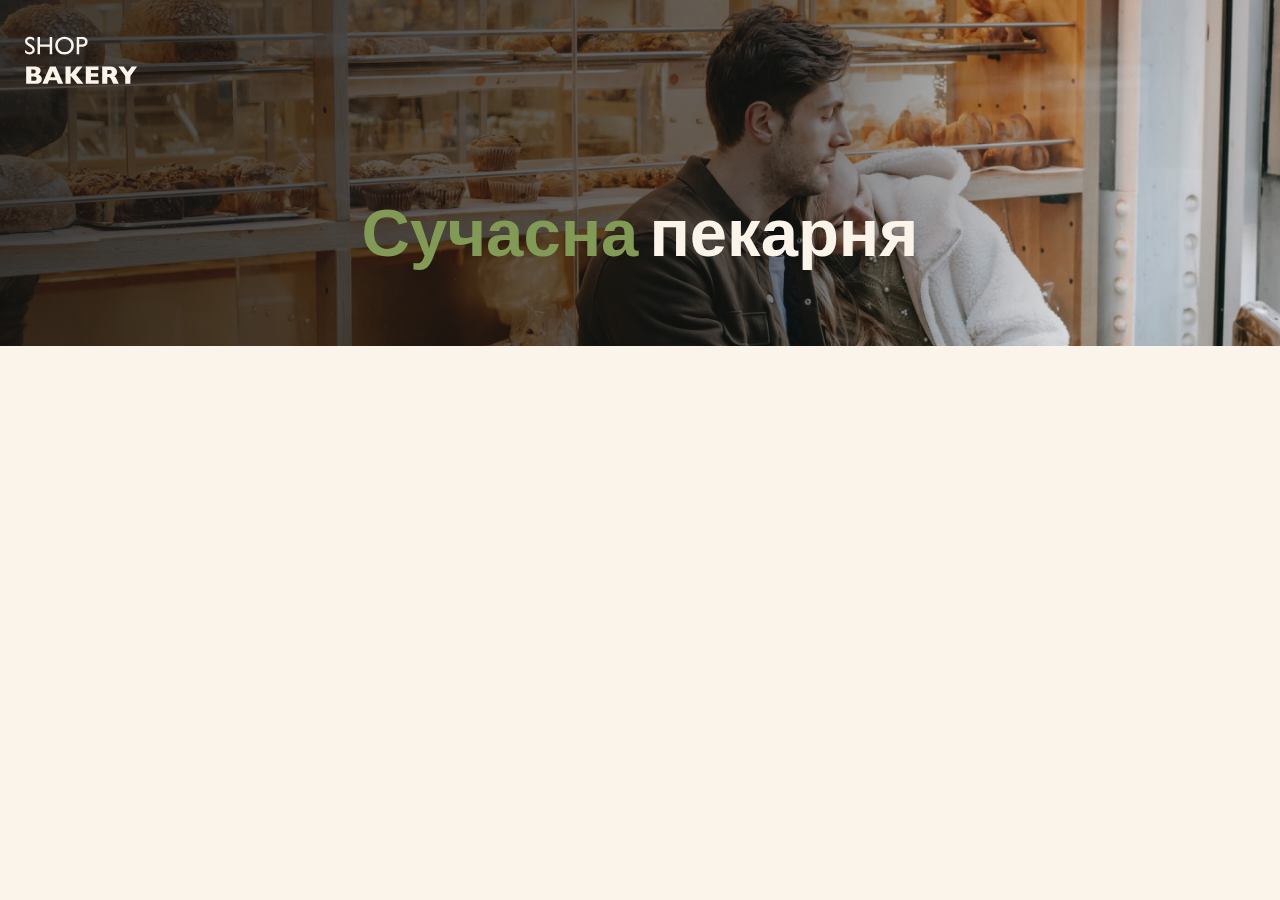
==== commit 146f135c: "updated everything" ====
--- a/index.html
+++ b/index.html
@@ -12,7 +12,7 @@
       rel="stylesheet"
     />
     <!-- css -->
-    <link rel="stylesheet" href="./scss/main.min.css" />
+    <link rel="stylesheet" href="./css/main.min.css" />
   </head>
   <body>
     <header>
@@ -20,7 +20,7 @@
         <div class="header-container">
           <nav class="nav">
             <a href="./index.html">
-              <img src="./images/logo.svg" alt="logo" />
+              <img src="./images/logo.svg" alt="logo" class="logo" />
             </a>
             <ul class="link-list">
               <li><a class="link" href="#traditions">Наші традиції</a></li>
@@ -28,8 +28,13 @@
               <li><a class="link" href="#formats">Формати</a></li>
               <li><a class="link" href="#join-us">Контакти</a></li>
             </ul>
-            <button class="main-button modal-btn-open" type="button">
+            <button class="modal-btn-open" type="button">
               Замовити дзвінок
+            </button>
+            <button class="burger-btn-open">
+              <svg class="burger-icon">
+                <use href="./images/icons.svg#icon-Menu"></use>
+              </svg>
             </button>
           </nav>
         </div>
@@ -42,10 +47,13 @@
           <h1 class="hero-title">
             <span class="accent">Сучасна</span> пекарня
           </h1>
+          <button class="modal-btn-open-Phone" type="button">
+            Замовити дзвінок
+          </button>
         </div>
       </section>
       <!-- Наші переваги -->
-      <section class="section advantages-section">
+      <!-- <section class="section advantages-section">
         <div class="container">
           <h2 class="visually-hidden">Наші переваги</h2>
           <ul class="advantages-list">
@@ -54,9 +62,9 @@
             <li>Досвідчена управлінська команда</li>
           </ul>
         </div>
-      </section>
+      </section> -->
       <!-- Новий формат традицій -->
-      <section class="traditions-section section" id="traditions">
+      <!-- <section class="traditions-section section" id="traditions">
         <div class="container">
           <div class="traditions-container">
             <div class="traditions-content">
@@ -85,9 +93,9 @@
             </div>
           </div>
         </div>
-      </section>
+      </section> -->
       <!-- Наші найркащі шеф-кухарі -->
-      <section class="section" id="chefs">
+      <!-- <section class="section" id="chefs">
         <div class="container">
           <h2 class="chefs-title section-title centered">
             Наші найркащі <br />
@@ -137,9 +145,9 @@
             </li>
           </ul>
         </div>
-      </section>
+      </section> -->
       <!-- Формати -->
-      <section class="section" id="formats">
+      <!-- <section class="section" id="formats">
         <div class="container">
           <h2 class="formats-title section-title centered">Формати</h2>
           <div class="formats-container">
@@ -202,9 +210,9 @@
             </button>
           </div>
         </div>
-      </section>
+      </section> -->
       <!-- Приєднуйтесь до мережі пекарень -->
-      <section class="section contact-section" id="join-us">
+      <!-- <section class="section contact-section" id="join-us">
         <div class="container">
           <div class="contact-container">
             <div class="contact-form">
@@ -280,9 +288,9 @@
             </iframe>
           </div>
         </div>
-      </section>
+      </section> -->
     </main>
-    <footer class="footer">
+    <!-- <footer class="footer">
       <div class="container">
         <div class="footer-container">
           <div class="footer-nav">
@@ -344,7 +352,7 @@
           </address>
         </div>
       </div>
-    </footer>
+    </footer> -->
 
     <div class="backdrop is-hidden">
       <div class="modal">
--- a/css/main.min.css
+++ b/css/main.min.css
@@ -0,0 +1 @@
+:root{--brand-color: #819b57;--brand-color-dark: #465929;--color-primary-light: #faf4ea;--color-primary-dark: #31261a;--color-secondary-dark: #a18268}*,*::after,*::before{-webkit-box-sizing:border-box;box-sizing:border-box}body{color:var(--color-primary-dark);background-color:var(--color-primary-light);font-family:"Poppins",sans-serif;font-size:18px;font-weight:400;line-height:1.5;margin:0}ul{list-style-type:none;padding:0;margin:0}h1,h2,h3,h4,h5,h6,p{margin-top:0}a{display:inline-block}.section{padding:48px 0}.container{width:100%;max-width:1288px;margin:0 auto;padding:0 24px}.section-title{font-size:64px;font-weight:900;line-height:1.3}.section-title.centered{text-align:center}.section-title .accent{color:var(--brand-color-dark)}.visually-hidden{position:absolute;left:-10000px;top:auto;width:1px;height:1px;overflow:hidden}header{position:absolute;top:32px;left:0;width:100%}.header-container nav{display:-webkit-box;display:-ms-flexbox;display:flex;-webkit-box-align:center;-ms-flex-align:center;align-items:center;-webkit-box-pack:justify;-ms-flex-pack:justify;justify-content:space-between;gap:40px}.link-list{display:-webkit-box;display:-ms-flexbox;display:flex;white-space:nowrap;gap:64px}@media screen and (max-width: 1280px){.link-list{display:none}}.link{color:var(--color-primary-light);text-decoration:none;font-weight:400;-webkit-transition:color .3s,-webkit-transform .3s;transition:color .3s,-webkit-transform .3s;transition:color .3s,transform .3s;transition:color .3s,transform .3s,-webkit-transform .3s}.link:hover{color:var(--brand-color);-webkit-transform:scale(1.03);transform:scale(1.03)}.logo{width:114px;height:56px}@media screen and (max-width: 768px){.logo{width:72px;height:38px}}.modal-btn-open,.main-button{background-color:var(--brand-color);border:var(--brand-color) 2px solid;border-radius:8px;color:var(--color-primary-light);font-weight:600;font-size:18px;padding:16px 32px;font-family:"Poppins",sans-serif;-webkit-transition:background-color .5s;transition:background-color .5s}@media screen and (max-width: 1280px){.modal-btn-open{display:none}}.modal-btn-open:hover,.main-button:hover{background-color:rgba(0,0,0,0)}.burger-btn-open{padding:0;background-color:rgba(0,0,0,0);border:none;display:-webkit-box;display:-ms-flexbox;display:flex;-webkit-box-align:center;-ms-flex-align:center;align-items:center;-webkit-box-pack:center;-ms-flex-pack:center;justify-content:center;width:24px;height:24px}@media screen and (min-width: 1280px){.burger-btn-open{display:none}}.burger-icon{height:14px;width:20px;fill:var(--color-primary-light)}.hero-section{display:-webkit-box;display:-ms-flexbox;display:flex;-webkit-box-pack:center;-ms-flex-pack:center;justify-content:center;padding:272px 0;background-image:linear-gradient(102.76deg, rgba(18, 18, 17, 0.78) 2.03%, rgba(18, 18, 17, 0.6) 58.46%, rgba(18, 18, 17, 0) 90.36%),url(../images/coluple-in-bakery.jpg);background-repeat:no-repeat;background-position:center top;background-size:cover}@media screen and (max-width: 480px){.hero-section{padding:122px 0 32px 0}}@media screen and (max-width: 768px){.hero-section{padding:122px 0 50px 0}}@media screen and (max-width: 1280px){.hero-section{padding:200px 0 80px 0}}.modal-btn-open-Phone{background-color:var(--brand-color);border:0px;border-radius:8px;padding:16px 24px;font-size:16px;font-weight:600;color:#fff;margin:48px auto 0 auto;display:block}@media screen and (min-width: 480px){.modal-btn-open-Phone{font-size:24px;padding:20px 28px}}@media screen and (min-width: 1280px){.modal-btn-open-Phone{display:none}}.hero-title{color:var(--color-primary-light);text-align:center;font-size:128px;font-weight:900}@media screen and (max-width: 768px){.hero-title{font-size:67px;line-height:66px}}@media screen and (max-width: 1280px){.hero-title{font-size:67px;line-height:66px}}.hero-title .accent{color:var(--brand-color)}.hero-title{margin:0}.advantages-list{color:var(--color-primary-light);display:-webkit-box;display:-ms-flexbox;display:flex;-webkit-box-pack:justify;-ms-flex-pack:justify;justify-content:space-between;gap:40px}.advantages-list li{font-size:20px;font-weight:300}.advantages-section{background-color:var(--brand-color);padding:16px 0}.baker-man{border-radius:400px 400px 0px 0px;background-position:center top}.traditions-section{padding-top:96px}.traditions-title{margin-bottom:42px}.traditions-text .brand{color:var(--brand-color);font-weight:600}.traditions-text .uppercase{text-transform:uppercase}.traditions-content{max-width:710px}.traditions-container{display:-webkit-box;display:-ms-flexbox;display:flex;-webkit-box-pack:justify;-ms-flex-pack:justify;justify-content:space-between;-webkit-box-align:center;-ms-flex-align:center;align-items:center;gap:40px}.chef-photo{border-radius:4px 4px 4px 200px;-webkit-box-shadow:-16px 16px 0 0 var(--color-primary-light),-16px 16px 0 2px var(--color-secondary-dark);box-shadow:-16px 16px 0 0 var(--color-primary-light),-16px 16px 0 2px var(--color-secondary-dark)}.chefs h3{margin-bottom:16px;font-weight:600;font-size:40px}.chefs-title{margin:0 auto 80px;position:relative}.chefs-title::after,.chefs-title::before{display:block;width:352px;border:2px solid #cfcfbc;content:"";position:absolute;bottom:24px}.chefs-title::after{right:0}.chefs-title::before{left:0}.chefs-list{display:-webkit-box;display:-ms-flexbox;display:flex;gap:40px 30px;-ms-flex-wrap:wrap;flex-wrap:wrap}.chefs-item{-ms-flex-preferred-size:calc((100% - 30px)/2);flex-basis:calc((100% - 30px)/2)}.chef-card{display:-webkit-box;display:-ms-flexbox;display:flex;gap:30px}.chef-text p{margin-bottom:24px}.chef-text p:last-child{margin-bottom:0}.format-image{position:absolute;top:0;left:0;height:100%;width:100%;z-index:-1}.formats-container{display:-webkit-box;display:-ms-flexbox;display:flex;gap:32px;-webkit-box-align:center;-ms-flex-align:center;align-items:center}.formats-list{display:-webkit-box;display:-ms-flexbox;display:flex;gap:20px;-ms-flex-wrap:wrap;flex-wrap:wrap}.format-card{display:-webkit-box;display:-ms-flexbox;display:flex;-webkit-box-orient:vertical;-webkit-box-direction:normal;-ms-flex-direction:column;flex-direction:column;-webkit-box-pack:end;-ms-flex-pack:end;justify-content:flex-end;position:relative;height:444px;padding:24px;border-radius:16px;background-image:-webkit-gradient(linear, left top, left bottom, color-stop(55.21%, rgba(49, 38, 26, 0)), color-stop(72.92%, rgba(49, 38, 26, 0.71)), to(var(--color-primary-dark)));background-image:linear-gradient(180deg, rgba(49, 38, 26, 0) 55.21%, rgba(49, 38, 26, 0.71) 72.92%, var(--color-primary-dark) 100%);-webkit-transition:-webkit-transform .3s;transition:-webkit-transform .3s;transition:transform .3s;transition:transform .3s, -webkit-transform .3s}.format-card:hover{-webkit-transform:scale(1.05);transform:scale(1.05)}.format-card-li{-ms-flex-preferred-size:calc((100% - 40px)/3);flex-basis:calc((100% - 40px)/3)}.formats-title{margin-bottom:80px}.format-card h4{color:#fff;margin-bottom:16px;font-size:24px;font-weight:600}.format-card p{font-size:14px;font-weight:300;line-height:1.5;color:#fff}.carousel-button{width:44px;height:44px;padding:0;display:-webkit-box;display:-ms-flexbox;display:flex;-webkit-box-pack:center;-ms-flex-pack:center;justify-content:center;-webkit-box-align:center;-ms-flex-align:center;align-items:center;border:1px solid var(--color-primary-dark);background-color:rgba(0,0,0,0);border-radius:50%;fill:var(--color-primary-dark);-ms-flex-negative:0;flex-shrink:0}.carousel-arrow{width:16.76px}.carousel-arrow-right{rotate:180deg}.carousel-button:hover{background-color:var(--color-primary-dark);fill:var(--color-primary-light)}.form-title{margin-bottom:16px}.form-description{color:var(--brand-color);margin-bottom:42px}.contact-container{display:-webkit-box;display:-ms-flexbox;display:flex;gap:32px}.contact-map{-ms-flex-negative:0;flex-shrink:0;border-radius:16px}.contact-section{padding-bottom:96px}.contact-form .form-field{margin-bottom:24px}.contact-form .form-button{margin-bottom:16px}.address-link{color:var(--color-primary-light);font-size:16px;font-weight:300;line-height:1,5;text-decoration:none;-webkit-transition:color .3s;transition:color .3s}.address-link:hover{color:var(--brand-color)}.address-icon{fill:var(--color-primary-light);-webkit-transition:fill .3s;transition:fill .3s}.address-icon:hover{fill:var(--brand-color)}.address-copyright{font-size:14px}.footer{padding:32px 0;background-image:url(../images/footer-bg-copy.jpg);background-color:var(--color-primary-dark);background-repeat:no-repeat;background-size:cover;background-position:center;position:relative}.footer-container{display:-webkit-box;display:-ms-flexbox;display:flex;gap:20px}.footer-nav,.footer-address{display:-webkit-box;display:-ms-flexbox;display:flex;-webkit-box-flex:1;-ms-flex-positive:1;flex-grow:1;gap:20px}.footer-link,.footer-logo,.privacy-policy,.address-list{-webkit-box-flex:1;-ms-flex-positive:1;flex-grow:1;max-width:211px}.footer-icon-link{display:-webkit-box;display:-ms-flexbox;display:flex;gap:22px}.footer::before{background-image:url(../images/bread-small.png);position:absolute;content:"";width:180px;height:120px;background-repeat:no-repeat;bottom:0;left:0}.footer::after{background-image:url(../images/bread-large.png);position:absolute;content:"";width:380px;height:190px;background-repeat:no-repeat;bottom:-3px;right:0}.backdrop{position:fixed;top:0;right:0;bottom:0;left:0;background-color:rgba(0,0,0,.5);display:-webkit-box;display:-ms-flexbox;display:flex;-webkit-box-align:center;-ms-flex-align:center;align-items:center;-webkit-box-pack:center;-ms-flex-pack:center;justify-content:center;padding:20px 0;-webkit-transition:opacity .3s,visibility .3s;transition:opacity .3s,visibility .3s}.backdrop.is-hidden{opacity:0;visibility:hidden;pointer-events:none}.modal{padding:128px;width:100%;max-width:880px;height:100%;max-height:880px;background-color:var(--color-primary-light);border-radius:32px;position:relative;overflow-y:auto;text-align:center}.modal-btn-close{position:absolute;top:40px;right:40px}.modal::after{background-image:url(../images/modal-corner-image.png);position:absolute;bottom:0;right:0;height:30px;content:"";width:150px;height:230px;background-repeat:no-repeat}.form-field{margin-bottom:32px}.form-label{display:block}.form-input{padding:16px 42px;width:100%;border-radius:8px;border:1px solid var(--color-secondary-dark);background-color:rgba(0,0,0,0)}.form-input:focus{border-color:var(--brand-color);outline:none}.form-input::-webkit-input-placeholder{font-size:16px;color:var(--color-secondary-dark)}.form-input::-moz-placeholder{font-size:16px;color:var(--color-secondary-dark)}.form-input:-ms-input-placeholder{font-size:16px;color:var(--color-secondary-dark)}.form-input::-ms-input-placeholder{font-size:16px;color:var(--color-secondary-dark)}.form-input::placeholder{font-size:16px;color:var(--color-secondary-dark)}.form-input:focus::-webkit-input-placeholder{color:var(--color-primary-dark)}.form-input:focus::-moz-placeholder{color:var(--color-primary-dark)}.form-input:focus:-ms-input-placeholder{color:var(--color-primary-dark)}.form-input:focus::-ms-input-placeholder{color:var(--color-primary-dark)}.form-input:focus::placeholder{color:var(--color-primary-dark)}.modal h2{margin-bottom:8px}.subtitle{color:var(--brand-color-dark);margin-bottom:72px}.form-button{display:block;margin:0 auto 24px;-webkit-transition:color .5s,background-color .5s;transition:color .5s,background-color .5s}.form-button:hover{color:var(--brand-color-dark)}.form-terms{color:var(--color-primary-dark);font-weight:500;font-size:12px;line-height:146%;max-width:220px;margin:0 auto;text-align:center}.form-terms a{text-underline-offset:2px;color:var(--color-primary-dark)}/*# sourceMappingURL=main.min.css.map */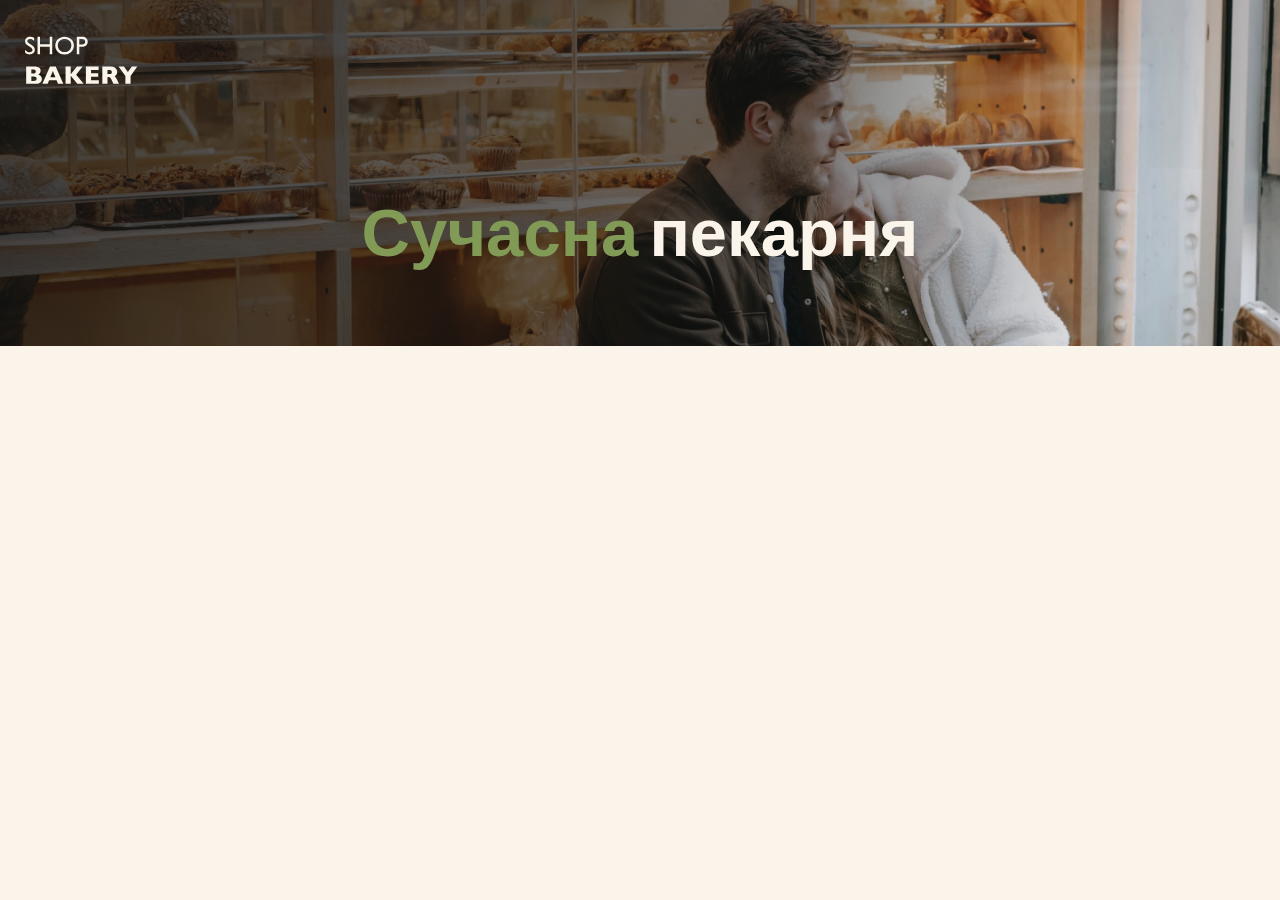
==== commit bbbe8c09: "updated everything" ====
--- a/index.html
+++ b/index.html
@@ -20,7 +20,9 @@
         <div class="header-container">
           <nav class="nav">
             <a href="./index.html">
-              <img src="./images/logo.svg" alt="logo" class="logo" />
+              <svg class="header-logo" alt="logo">
+                <use href="./images/icons.svg#icon-logo"></use>
+              </svg>
             </a>
             <ul class="link-list">
               <li><a class="link" href="#traditions">Наші традиції</a></li>
@@ -31,11 +33,24 @@
             <button class="modal-btn-open" type="button">
               Замовити дзвінок
             </button>
-            <button class="burger-btn-open">
+            <button class="burger-btn-open menu-btn-open" type="button">
               <svg class="burger-icon">
                 <use href="./images/icons.svg#icon-Menu"></use>
               </svg>
             </button>
+            <div class="mobile-menu">
+              <div>
+                <img src="./images/" alt="" />
+              </div>
+              <button
+                class="mobile-menu__btn-close menu-btn-close"
+                type="button"
+              >
+                <svg class="mobile-menu__button-close__svg">
+                  <use href="./images/icons.svg#icon-Menu"></use>
+                </svg>
+              </button>
+            </div>
           </nav>
         </div>
       </div>
@@ -417,5 +432,6 @@
     </div>
 
     <script src="./js/modal.js"></script>
+    <script src="./js/mobile-menu.js"></script>
   </body>
 </html>
--- a/css/main.min.css
+++ b/css/main.min.css
@@ -1 +1 @@
-:root{--brand-color: #819b57;--brand-color-dark: #465929;--color-primary-light: #faf4ea;--color-primary-dark: #31261a;--color-secondary-dark: #a18268}*,*::after,*::before{-webkit-box-sizing:border-box;box-sizing:border-box}body{color:var(--color-primary-dark);background-color:var(--color-primary-light);font-family:"Poppins",sans-serif;font-size:18px;font-weight:400;line-height:1.5;margin:0}ul{list-style-type:none;padding:0;margin:0}h1,h2,h3,h4,h5,h6,p{margin-top:0}a{display:inline-block}.section{padding:48px 0}.container{width:100%;max-width:1288px;margin:0 auto;padding:0 24px}.section-title{font-size:64px;font-weight:900;line-height:1.3}.section-title.centered{text-align:center}.section-title .accent{color:var(--brand-color-dark)}.visually-hidden{position:absolute;left:-10000px;top:auto;width:1px;height:1px;overflow:hidden}header{position:absolute;top:32px;left:0;width:100%}.header-container nav{display:-webkit-box;display:-ms-flexbox;display:flex;-webkit-box-align:center;-ms-flex-align:center;align-items:center;-webkit-box-pack:justify;-ms-flex-pack:justify;justify-content:space-between;gap:40px}.link-list{display:-webkit-box;display:-ms-flexbox;display:flex;white-space:nowrap;gap:64px}@media screen and (max-width: 1280px){.link-list{display:none}}.link{color:var(--color-primary-light);text-decoration:none;font-weight:400;-webkit-transition:color .3s,-webkit-transform .3s;transition:color .3s,-webkit-transform .3s;transition:color .3s,transform .3s;transition:color .3s,transform .3s,-webkit-transform .3s}.link:hover{color:var(--brand-color);-webkit-transform:scale(1.03);transform:scale(1.03)}.logo{width:114px;height:56px}@media screen and (max-width: 768px){.logo{width:72px;height:38px}}.modal-btn-open,.main-button{background-color:var(--brand-color);border:var(--brand-color) 2px solid;border-radius:8px;color:var(--color-primary-light);font-weight:600;font-size:18px;padding:16px 32px;font-family:"Poppins",sans-serif;-webkit-transition:background-color .5s;transition:background-color .5s}@media screen and (max-width: 1280px){.modal-btn-open{display:none}}.modal-btn-open:hover,.main-button:hover{background-color:rgba(0,0,0,0)}.burger-btn-open{padding:0;background-color:rgba(0,0,0,0);border:none;display:-webkit-box;display:-ms-flexbox;display:flex;-webkit-box-align:center;-ms-flex-align:center;align-items:center;-webkit-box-pack:center;-ms-flex-pack:center;justify-content:center;width:24px;height:24px}@media screen and (min-width: 1280px){.burger-btn-open{display:none}}.burger-icon{height:14px;width:20px;fill:var(--color-primary-light)}.hero-section{display:-webkit-box;display:-ms-flexbox;display:flex;-webkit-box-pack:center;-ms-flex-pack:center;justify-content:center;padding:272px 0;background-image:linear-gradient(102.76deg, rgba(18, 18, 17, 0.78) 2.03%, rgba(18, 18, 17, 0.6) 58.46%, rgba(18, 18, 17, 0) 90.36%),url(../images/coluple-in-bakery.jpg);background-repeat:no-repeat;background-position:center top;background-size:cover}@media screen and (max-width: 480px){.hero-section{padding:122px 0 32px 0}}@media screen and (max-width: 768px){.hero-section{padding:122px 0 50px 0}}@media screen and (max-width: 1280px){.hero-section{padding:200px 0 80px 0}}.modal-btn-open-Phone{background-color:var(--brand-color);border:0px;border-radius:8px;padding:16px 24px;font-size:16px;font-weight:600;color:#fff;margin:48px auto 0 auto;display:block}@media screen and (min-width: 480px){.modal-btn-open-Phone{font-size:24px;padding:20px 28px}}@media screen and (min-width: 1280px){.modal-btn-open-Phone{display:none}}.hero-title{color:var(--color-primary-light);text-align:center;font-size:128px;font-weight:900}@media screen and (max-width: 768px){.hero-title{font-size:67px;line-height:66px}}@media screen and (max-width: 1280px){.hero-title{font-size:67px;line-height:66px}}.hero-title .accent{color:var(--brand-color)}.hero-title{margin:0}.advantages-list{color:var(--color-primary-light);display:-webkit-box;display:-ms-flexbox;display:flex;-webkit-box-pack:justify;-ms-flex-pack:justify;justify-content:space-between;gap:40px}.advantages-list li{font-size:20px;font-weight:300}.advantages-section{background-color:var(--brand-color);padding:16px 0}.baker-man{border-radius:400px 400px 0px 0px;background-position:center top}.traditions-section{padding-top:96px}.traditions-title{margin-bottom:42px}.traditions-text .brand{color:var(--brand-color);font-weight:600}.traditions-text .uppercase{text-transform:uppercase}.traditions-content{max-width:710px}.traditions-container{display:-webkit-box;display:-ms-flexbox;display:flex;-webkit-box-pack:justify;-ms-flex-pack:justify;justify-content:space-between;-webkit-box-align:center;-ms-flex-align:center;align-items:center;gap:40px}.chef-photo{border-radius:4px 4px 4px 200px;-webkit-box-shadow:-16px 16px 0 0 var(--color-primary-light),-16px 16px 0 2px var(--color-secondary-dark);box-shadow:-16px 16px 0 0 var(--color-primary-light),-16px 16px 0 2px var(--color-secondary-dark)}.chefs h3{margin-bottom:16px;font-weight:600;font-size:40px}.chefs-title{margin:0 auto 80px;position:relative}.chefs-title::after,.chefs-title::before{display:block;width:352px;border:2px solid #cfcfbc;content:"";position:absolute;bottom:24px}.chefs-title::after{right:0}.chefs-title::before{left:0}.chefs-list{display:-webkit-box;display:-ms-flexbox;display:flex;gap:40px 30px;-ms-flex-wrap:wrap;flex-wrap:wrap}.chefs-item{-ms-flex-preferred-size:calc((100% - 30px)/2);flex-basis:calc((100% - 30px)/2)}.chef-card{display:-webkit-box;display:-ms-flexbox;display:flex;gap:30px}.chef-text p{margin-bottom:24px}.chef-text p:last-child{margin-bottom:0}.format-image{position:absolute;top:0;left:0;height:100%;width:100%;z-index:-1}.formats-container{display:-webkit-box;display:-ms-flexbox;display:flex;gap:32px;-webkit-box-align:center;-ms-flex-align:center;align-items:center}.formats-list{display:-webkit-box;display:-ms-flexbox;display:flex;gap:20px;-ms-flex-wrap:wrap;flex-wrap:wrap}.format-card{display:-webkit-box;display:-ms-flexbox;display:flex;-webkit-box-orient:vertical;-webkit-box-direction:normal;-ms-flex-direction:column;flex-direction:column;-webkit-box-pack:end;-ms-flex-pack:end;justify-content:flex-end;position:relative;height:444px;padding:24px;border-radius:16px;background-image:-webkit-gradient(linear, left top, left bottom, color-stop(55.21%, rgba(49, 38, 26, 0)), color-stop(72.92%, rgba(49, 38, 26, 0.71)), to(var(--color-primary-dark)));background-image:linear-gradient(180deg, rgba(49, 38, 26, 0) 55.21%, rgba(49, 38, 26, 0.71) 72.92%, var(--color-primary-dark) 100%);-webkit-transition:-webkit-transform .3s;transition:-webkit-transform .3s;transition:transform .3s;transition:transform .3s, -webkit-transform .3s}.format-card:hover{-webkit-transform:scale(1.05);transform:scale(1.05)}.format-card-li{-ms-flex-preferred-size:calc((100% - 40px)/3);flex-basis:calc((100% - 40px)/3)}.formats-title{margin-bottom:80px}.format-card h4{color:#fff;margin-bottom:16px;font-size:24px;font-weight:600}.format-card p{font-size:14px;font-weight:300;line-height:1.5;color:#fff}.carousel-button{width:44px;height:44px;padding:0;display:-webkit-box;display:-ms-flexbox;display:flex;-webkit-box-pack:center;-ms-flex-pack:center;justify-content:center;-webkit-box-align:center;-ms-flex-align:center;align-items:center;border:1px solid var(--color-primary-dark);background-color:rgba(0,0,0,0);border-radius:50%;fill:var(--color-primary-dark);-ms-flex-negative:0;flex-shrink:0}.carousel-arrow{width:16.76px}.carousel-arrow-right{rotate:180deg}.carousel-button:hover{background-color:var(--color-primary-dark);fill:var(--color-primary-light)}.form-title{margin-bottom:16px}.form-description{color:var(--brand-color);margin-bottom:42px}.contact-container{display:-webkit-box;display:-ms-flexbox;display:flex;gap:32px}.contact-map{-ms-flex-negative:0;flex-shrink:0;border-radius:16px}.contact-section{padding-bottom:96px}.contact-form .form-field{margin-bottom:24px}.contact-form .form-button{margin-bottom:16px}.address-link{color:var(--color-primary-light);font-size:16px;font-weight:300;line-height:1,5;text-decoration:none;-webkit-transition:color .3s;transition:color .3s}.address-link:hover{color:var(--brand-color)}.address-icon{fill:var(--color-primary-light);-webkit-transition:fill .3s;transition:fill .3s}.address-icon:hover{fill:var(--brand-color)}.address-copyright{font-size:14px}.footer{padding:32px 0;background-image:url(../images/footer-bg-copy.jpg);background-color:var(--color-primary-dark);background-repeat:no-repeat;background-size:cover;background-position:center;position:relative}.footer-container{display:-webkit-box;display:-ms-flexbox;display:flex;gap:20px}.footer-nav,.footer-address{display:-webkit-box;display:-ms-flexbox;display:flex;-webkit-box-flex:1;-ms-flex-positive:1;flex-grow:1;gap:20px}.footer-link,.footer-logo,.privacy-policy,.address-list{-webkit-box-flex:1;-ms-flex-positive:1;flex-grow:1;max-width:211px}.footer-icon-link{display:-webkit-box;display:-ms-flexbox;display:flex;gap:22px}.footer::before{background-image:url(../images/bread-small.png);position:absolute;content:"";width:180px;height:120px;background-repeat:no-repeat;bottom:0;left:0}.footer::after{background-image:url(../images/bread-large.png);position:absolute;content:"";width:380px;height:190px;background-repeat:no-repeat;bottom:-3px;right:0}.backdrop{position:fixed;top:0;right:0;bottom:0;left:0;background-color:rgba(0,0,0,.5);display:-webkit-box;display:-ms-flexbox;display:flex;-webkit-box-align:center;-ms-flex-align:center;align-items:center;-webkit-box-pack:center;-ms-flex-pack:center;justify-content:center;padding:20px 0;-webkit-transition:opacity .3s,visibility .3s;transition:opacity .3s,visibility .3s}.backdrop.is-hidden{opacity:0;visibility:hidden;pointer-events:none}.modal{padding:128px;width:100%;max-width:880px;height:100%;max-height:880px;background-color:var(--color-primary-light);border-radius:32px;position:relative;overflow-y:auto;text-align:center}.modal-btn-close{position:absolute;top:40px;right:40px}.modal::after{background-image:url(../images/modal-corner-image.png);position:absolute;bottom:0;right:0;height:30px;content:"";width:150px;height:230px;background-repeat:no-repeat}.form-field{margin-bottom:32px}.form-label{display:block}.form-input{padding:16px 42px;width:100%;border-radius:8px;border:1px solid var(--color-secondary-dark);background-color:rgba(0,0,0,0)}.form-input:focus{border-color:var(--brand-color);outline:none}.form-input::-webkit-input-placeholder{font-size:16px;color:var(--color-secondary-dark)}.form-input::-moz-placeholder{font-size:16px;color:var(--color-secondary-dark)}.form-input:-ms-input-placeholder{font-size:16px;color:var(--color-secondary-dark)}.form-input::-ms-input-placeholder{font-size:16px;color:var(--color-secondary-dark)}.form-input::placeholder{font-size:16px;color:var(--color-secondary-dark)}.form-input:focus::-webkit-input-placeholder{color:var(--color-primary-dark)}.form-input:focus::-moz-placeholder{color:var(--color-primary-dark)}.form-input:focus:-ms-input-placeholder{color:var(--color-primary-dark)}.form-input:focus::-ms-input-placeholder{color:var(--color-primary-dark)}.form-input:focus::placeholder{color:var(--color-primary-dark)}.modal h2{margin-bottom:8px}.subtitle{color:var(--brand-color-dark);margin-bottom:72px}.form-button{display:block;margin:0 auto 24px;-webkit-transition:color .5s,background-color .5s;transition:color .5s,background-color .5s}.form-button:hover{color:var(--brand-color-dark)}.form-terms{color:var(--color-primary-dark);font-weight:500;font-size:12px;line-height:146%;max-width:220px;margin:0 auto;text-align:center}.form-terms a{text-underline-offset:2px;color:var(--color-primary-dark)}/*# sourceMappingURL=main.min.css.map */+:root{--brand-color: #819b57;--brand-color-dark: #465929;--color-primary-light: #faf4ea;--color-primary-dark: #31261a;--color-secondary-dark: #a18268}*,*::after,*::before{-webkit-box-sizing:border-box;box-sizing:border-box}body{color:var(--color-primary-dark);background-color:var(--color-primary-light);font-family:"Poppins",sans-serif;font-size:18px;font-weight:400;line-height:1.5;margin:0}ul{list-style-type:none;padding:0;margin:0}h1,h2,h3,h4,h5,h6,p{margin-top:0}a{display:inline-block}.section{padding:48px 0}.container{width:100%;max-width:1288px;margin:0 auto;padding:0 24px}.section-title{font-size:64px;font-weight:900;line-height:1.3}.section-title.centered{text-align:center}.section-title .accent{color:var(--brand-color-dark)}.visually-hidden{position:absolute;left:-10000px;top:auto;width:1px;height:1px;overflow:hidden}header{position:absolute;top:32px;left:0;width:100%}.header-container nav{display:-webkit-box;display:-ms-flexbox;display:flex;-webkit-box-align:center;-ms-flex-align:center;align-items:center;-webkit-box-pack:justify;-ms-flex-pack:justify;justify-content:space-between;gap:40px}.link-list{display:-webkit-box;display:-ms-flexbox;display:flex;white-space:nowrap;gap:64px}@media screen and (max-width: 1280px){.link-list{display:none}}.link{color:var(--color-primary-light);text-decoration:none;font-weight:400;-webkit-transition:color .3s,-webkit-transform .3s;transition:color .3s,-webkit-transform .3s;transition:color .3s,transform .3s;transition:color .3s,transform .3s,-webkit-transform .3s}.link:hover{color:var(--brand-color);-webkit-transform:scale(1.03);transform:scale(1.03)}.header-logo{width:114px;height:56px;fill:var(--color-primary-light)}@media screen and (max-width: 768px){.header-logo{width:72px;height:38px}}.modal-btn-open,.main-button{background-color:var(--brand-color);border:var(--brand-color) 2px solid;border-radius:8px;color:var(--color-primary-light);font-weight:600;font-size:18px;padding:16px 32px;font-family:"Poppins",sans-serif;-webkit-transition:background-color .5s;transition:background-color .5s}@media screen and (max-width: 1280px){.modal-btn-open{display:none}}.modal-btn-open:hover,.main-button:hover{background-color:rgba(0,0,0,0)}.burger-btn-open{padding:0;background-color:rgba(0,0,0,0);border:none;display:-webkit-box;display:-ms-flexbox;display:flex;-webkit-box-align:center;-ms-flex-align:center;align-items:center;-webkit-box-pack:center;-ms-flex-pack:center;justify-content:center;width:24px;height:24px}@media screen and (min-width: 1280px){.burger-btn-open{display:none}}.burger-icon{height:14px;width:20px;fill:var(--color-primary-light)}.mobile-menu{top:0;left:0;height:100%;width:100%;background-color:var(--color-primary-light);position:fixed;-webkit-transform:translateX(100%);transform:translateX(100%);-webkit-transition:-webkit-transform .3s;transition:-webkit-transform .3s;transition:transform .3s;transition:transform .3s, -webkit-transform .3s}.mobile-menu.is-open{-webkit-transform:translateX(0);transform:translateX(0)}.mobile-menu__btn-close{position:absolute;top:16px;right:24px;padding:0;width:24px;height:24px;background-color:rgba(0,0,0,0);border:none}.mobile-menu__button-close__svg{width:24px;height:24px;fill:#000}.hero-section{display:-webkit-box;display:-ms-flexbox;display:flex;-webkit-box-pack:center;-ms-flex-pack:center;justify-content:center;padding:272px 0;background-image:linear-gradient(102.76deg, rgba(18, 18, 17, 0.78) 2.03%, rgba(18, 18, 17, 0.6) 58.46%, rgba(18, 18, 17, 0) 90.36%),url(../images/coluple-in-bakery.jpg);background-repeat:no-repeat;background-position:center top;background-size:cover}@media screen and (max-width: 480px){.hero-section{padding:122px 0 32px 0}}@media screen and (max-width: 768px){.hero-section{padding:122px 0 50px 0}}@media screen and (max-width: 1280px){.hero-section{padding:200px 0 80px 0}}.modal-btn-open-Phone{background-color:var(--brand-color);border:0px;border-radius:8px;padding:16px 24px;font-size:16px;font-weight:600;color:#fff;margin:48px auto 0 auto;display:block}@media screen and (min-width: 480px){.modal-btn-open-Phone{font-size:24px;padding:20px 28px}}@media screen and (min-width: 1280px){.modal-btn-open-Phone{display:none}}.hero-title{color:var(--color-primary-light);text-align:center;font-size:128px;font-weight:900}@media screen and (max-width: 768px){.hero-title{font-size:67px;line-height:66px}}@media screen and (max-width: 1280px){.hero-title{font-size:67px;line-height:66px}}.hero-title .accent{color:var(--brand-color)}.hero-title{margin:0}.advantages-list{color:var(--color-primary-light);display:-webkit-box;display:-ms-flexbox;display:flex;-webkit-box-pack:justify;-ms-flex-pack:justify;justify-content:space-between;gap:40px}.advantages-list li{font-size:20px;font-weight:300}.advantages-section{background-color:var(--brand-color);padding:16px 0}.baker-man{border-radius:400px 400px 0px 0px;background-position:center top}.traditions-section{padding-top:96px}.traditions-title{margin-bottom:42px}.traditions-text .brand{color:var(--brand-color);font-weight:600}.traditions-text .uppercase{text-transform:uppercase}.traditions-content{max-width:710px}.traditions-container{display:-webkit-box;display:-ms-flexbox;display:flex;-webkit-box-pack:justify;-ms-flex-pack:justify;justify-content:space-between;-webkit-box-align:center;-ms-flex-align:center;align-items:center;gap:40px}.chef-photo{border-radius:4px 4px 4px 200px;-webkit-box-shadow:-16px 16px 0 0 var(--color-primary-light),-16px 16px 0 2px var(--color-secondary-dark);box-shadow:-16px 16px 0 0 var(--color-primary-light),-16px 16px 0 2px var(--color-secondary-dark)}.chefs h3{margin-bottom:16px;font-weight:600;font-size:40px}.chefs-title{margin:0 auto 80px;position:relative}.chefs-title::after,.chefs-title::before{display:block;width:352px;border:2px solid #cfcfbc;content:"";position:absolute;bottom:24px}.chefs-title::after{right:0}.chefs-title::before{left:0}.chefs-list{display:-webkit-box;display:-ms-flexbox;display:flex;gap:40px 30px;-ms-flex-wrap:wrap;flex-wrap:wrap}.chefs-item{-ms-flex-preferred-size:calc((100% - 30px)/2);flex-basis:calc((100% - 30px)/2)}.chef-card{display:-webkit-box;display:-ms-flexbox;display:flex;gap:30px}.chef-text p{margin-bottom:24px}.chef-text p:last-child{margin-bottom:0}.format-image{position:absolute;top:0;left:0;height:100%;width:100%;z-index:-1}.formats-container{display:-webkit-box;display:-ms-flexbox;display:flex;gap:32px;-webkit-box-align:center;-ms-flex-align:center;align-items:center}.formats-list{display:-webkit-box;display:-ms-flexbox;display:flex;gap:20px;-ms-flex-wrap:wrap;flex-wrap:wrap}.format-card{display:-webkit-box;display:-ms-flexbox;display:flex;-webkit-box-orient:vertical;-webkit-box-direction:normal;-ms-flex-direction:column;flex-direction:column;-webkit-box-pack:end;-ms-flex-pack:end;justify-content:flex-end;position:relative;height:444px;padding:24px;border-radius:16px;background-image:-webkit-gradient(linear, left top, left bottom, color-stop(55.21%, rgba(49, 38, 26, 0)), color-stop(72.92%, rgba(49, 38, 26, 0.71)), to(var(--color-primary-dark)));background-image:linear-gradient(180deg, rgba(49, 38, 26, 0) 55.21%, rgba(49, 38, 26, 0.71) 72.92%, var(--color-primary-dark) 100%);-webkit-transition:-webkit-transform .3s;transition:-webkit-transform .3s;transition:transform .3s;transition:transform .3s, -webkit-transform .3s}.format-card:hover{-webkit-transform:scale(1.05);transform:scale(1.05)}.format-card-li{-ms-flex-preferred-size:calc((100% - 40px)/3);flex-basis:calc((100% - 40px)/3)}.formats-title{margin-bottom:80px}.format-card h4{color:#fff;margin-bottom:16px;font-size:24px;font-weight:600}.format-card p{font-size:14px;font-weight:300;line-height:1.5;color:#fff}.carousel-button{width:44px;height:44px;padding:0;display:-webkit-box;display:-ms-flexbox;display:flex;-webkit-box-pack:center;-ms-flex-pack:center;justify-content:center;-webkit-box-align:center;-ms-flex-align:center;align-items:center;border:1px solid var(--color-primary-dark);background-color:rgba(0,0,0,0);border-radius:50%;fill:var(--color-primary-dark);-ms-flex-negative:0;flex-shrink:0}.carousel-arrow{width:16.76px}.carousel-arrow-right{rotate:180deg}.carousel-button:hover{background-color:var(--color-primary-dark);fill:var(--color-primary-light)}.form-title{margin-bottom:16px}.form-description{color:var(--brand-color);margin-bottom:42px}.contact-container{display:-webkit-box;display:-ms-flexbox;display:flex;gap:32px}.contact-map{-ms-flex-negative:0;flex-shrink:0;border-radius:16px}.contact-section{padding-bottom:96px}.contact-form .form-field{margin-bottom:24px}.contact-form .form-button{margin-bottom:16px}.address-link{color:var(--color-primary-light);font-size:16px;font-weight:300;line-height:1,5;text-decoration:none;-webkit-transition:color .3s;transition:color .3s}.address-link:hover{color:var(--brand-color)}.address-icon{fill:var(--color-primary-light);-webkit-transition:fill .3s;transition:fill .3s}.address-icon:hover{fill:var(--brand-color)}.address-copyright{font-size:14px}.footer{padding:32px 0;background-image:url(../images/footer-bg-copy.jpg);background-color:var(--color-primary-dark);background-repeat:no-repeat;background-size:cover;background-position:center;position:relative}.footer-container{display:-webkit-box;display:-ms-flexbox;display:flex;gap:20px}.footer-nav,.footer-address{display:-webkit-box;display:-ms-flexbox;display:flex;-webkit-box-flex:1;-ms-flex-positive:1;flex-grow:1;gap:20px}.footer-link,.footer-logo,.privacy-policy,.address-list{-webkit-box-flex:1;-ms-flex-positive:1;flex-grow:1;max-width:211px}.footer-icon-link{display:-webkit-box;display:-ms-flexbox;display:flex;gap:22px}.footer::before{background-image:url(../images/bread-small.png);position:absolute;content:"";width:180px;height:120px;background-repeat:no-repeat;bottom:0;left:0}.footer::after{background-image:url(../images/bread-large.png);position:absolute;content:"";width:380px;height:190px;background-repeat:no-repeat;bottom:-3px;right:0}.backdrop{position:fixed;top:0;right:0;bottom:0;left:0;background-color:rgba(0,0,0,.5);display:-webkit-box;display:-ms-flexbox;display:flex;-webkit-box-align:center;-ms-flex-align:center;align-items:center;-webkit-box-pack:center;-ms-flex-pack:center;justify-content:center;padding:20px 0;-webkit-transition:opacity .3s,visibility .3s;transition:opacity .3s,visibility .3s}.backdrop.is-hidden{opacity:0;visibility:hidden;pointer-events:none}.modal{padding:128px;width:100%;max-width:880px;height:100%;max-height:880px;background-color:var(--color-primary-light);border-radius:32px;position:relative;overflow-y:auto;text-align:center}.modal-btn-close{position:absolute;top:40px;right:40px}.modal::after{background-image:url(../images/modal-corner-image.png);position:absolute;bottom:0;right:0;height:30px;content:"";width:150px;height:230px;background-repeat:no-repeat}.form-field{margin-bottom:32px}.form-label{display:block}.form-input{padding:16px 42px;width:100%;border-radius:8px;border:1px solid var(--color-secondary-dark);background-color:rgba(0,0,0,0)}.form-input:focus{border-color:var(--brand-color);outline:none}.form-input::-webkit-input-placeholder{font-size:16px;color:var(--color-secondary-dark)}.form-input::-moz-placeholder{font-size:16px;color:var(--color-secondary-dark)}.form-input:-ms-input-placeholder{font-size:16px;color:var(--color-secondary-dark)}.form-input::-ms-input-placeholder{font-size:16px;color:var(--color-secondary-dark)}.form-input::placeholder{font-size:16px;color:var(--color-secondary-dark)}.form-input:focus::-webkit-input-placeholder{color:var(--color-primary-dark)}.form-input:focus::-moz-placeholder{color:var(--color-primary-dark)}.form-input:focus:-ms-input-placeholder{color:var(--color-primary-dark)}.form-input:focus::-ms-input-placeholder{color:var(--color-primary-dark)}.form-input:focus::placeholder{color:var(--color-primary-dark)}.modal h2{margin-bottom:8px}.subtitle{color:var(--brand-color-dark);margin-bottom:72px}.form-button{display:block;margin:0 auto 24px;-webkit-transition:color .5s,background-color .5s;transition:color .5s,background-color .5s}.form-button:hover{color:var(--brand-color-dark)}.form-terms{color:var(--color-primary-dark);font-weight:500;font-size:12px;line-height:146%;max-width:220px;margin:0 auto;text-align:center}.form-terms a{text-underline-offset:2px;color:var(--color-primary-dark)}/*# sourceMappingURL=main.min.css.map */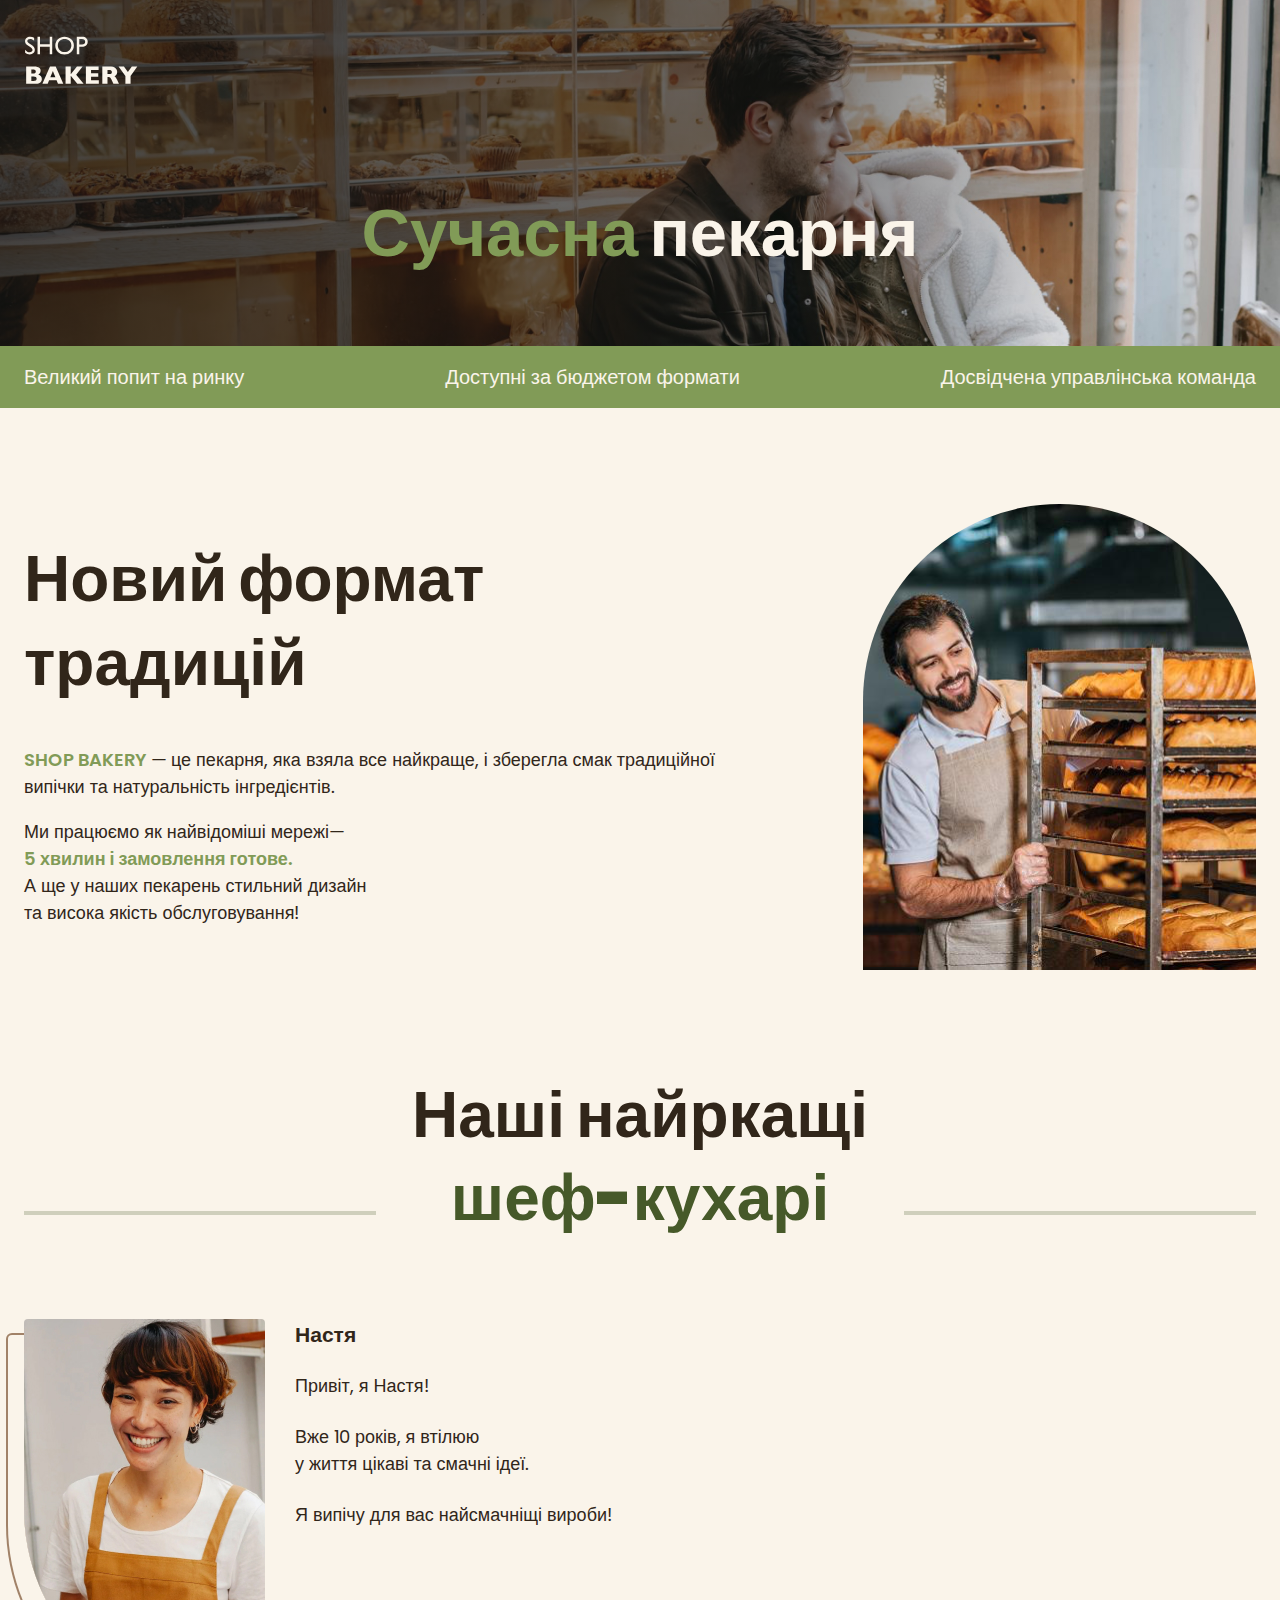
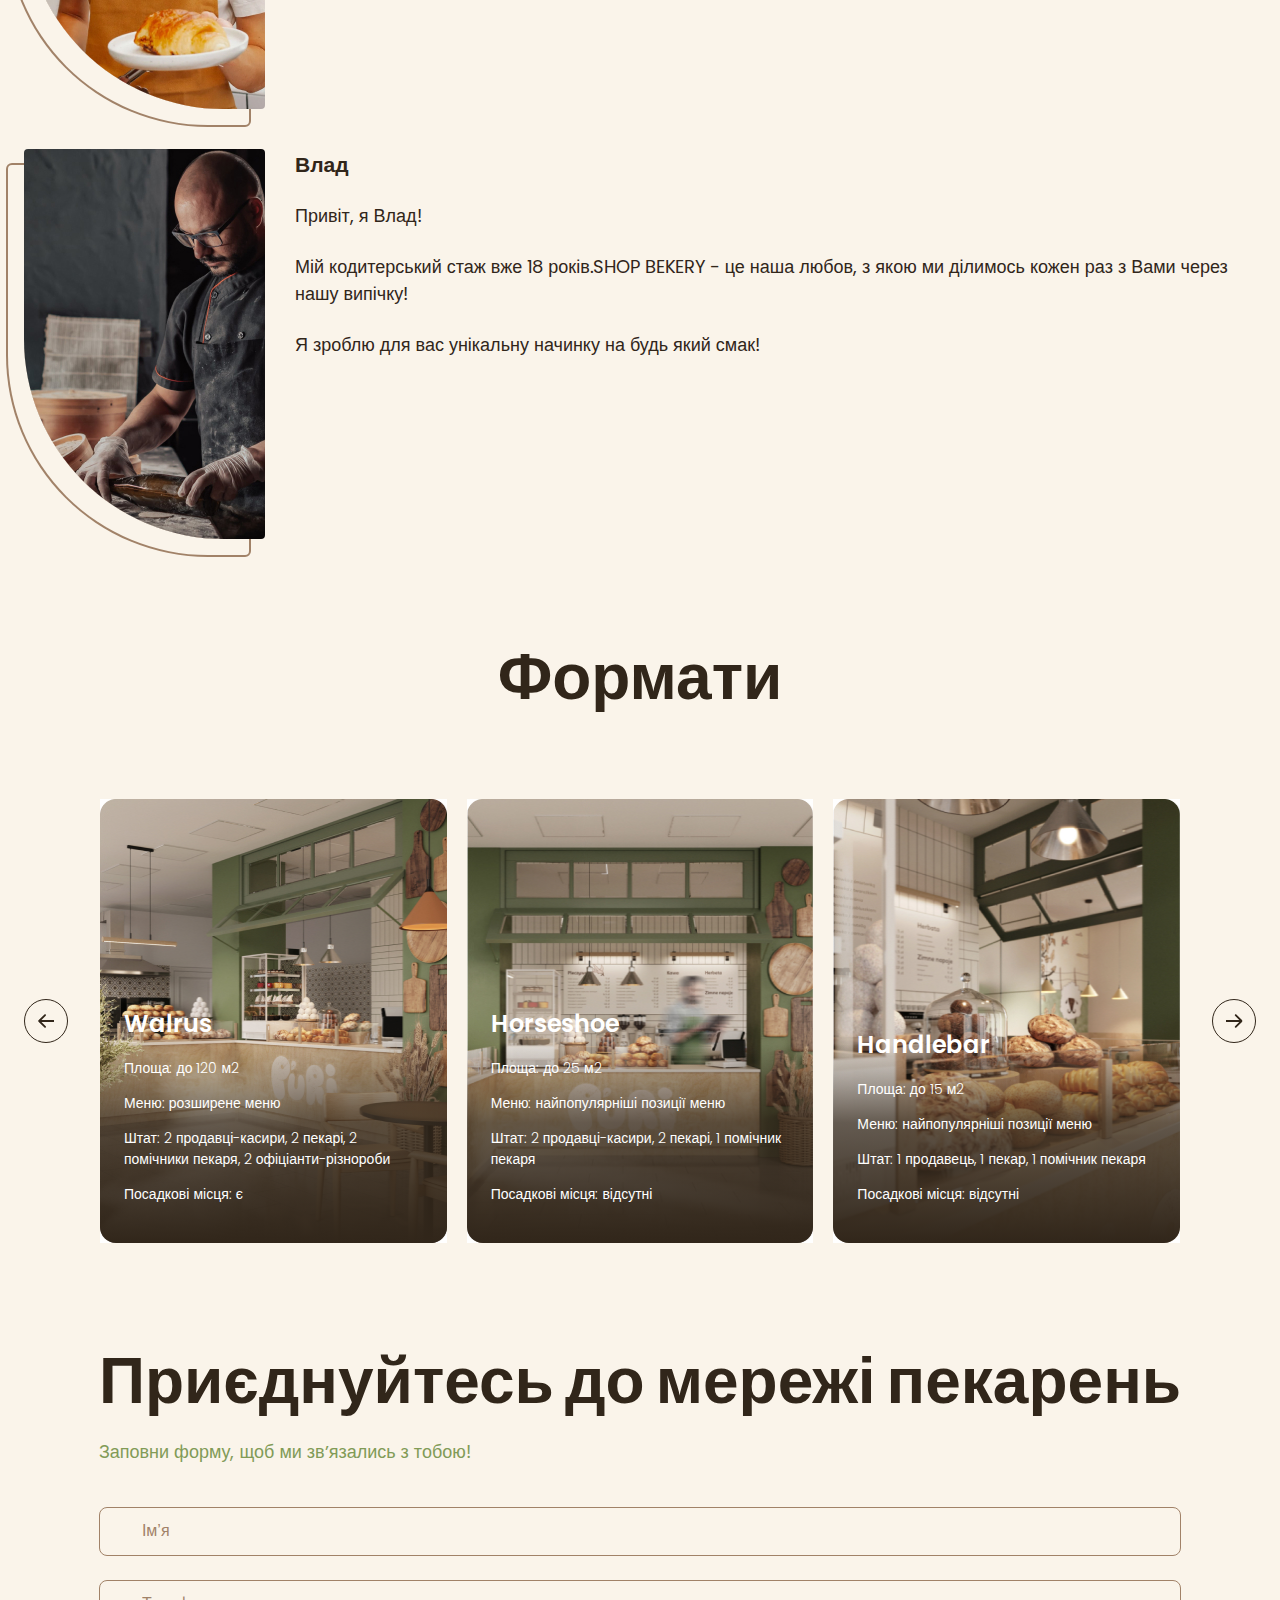
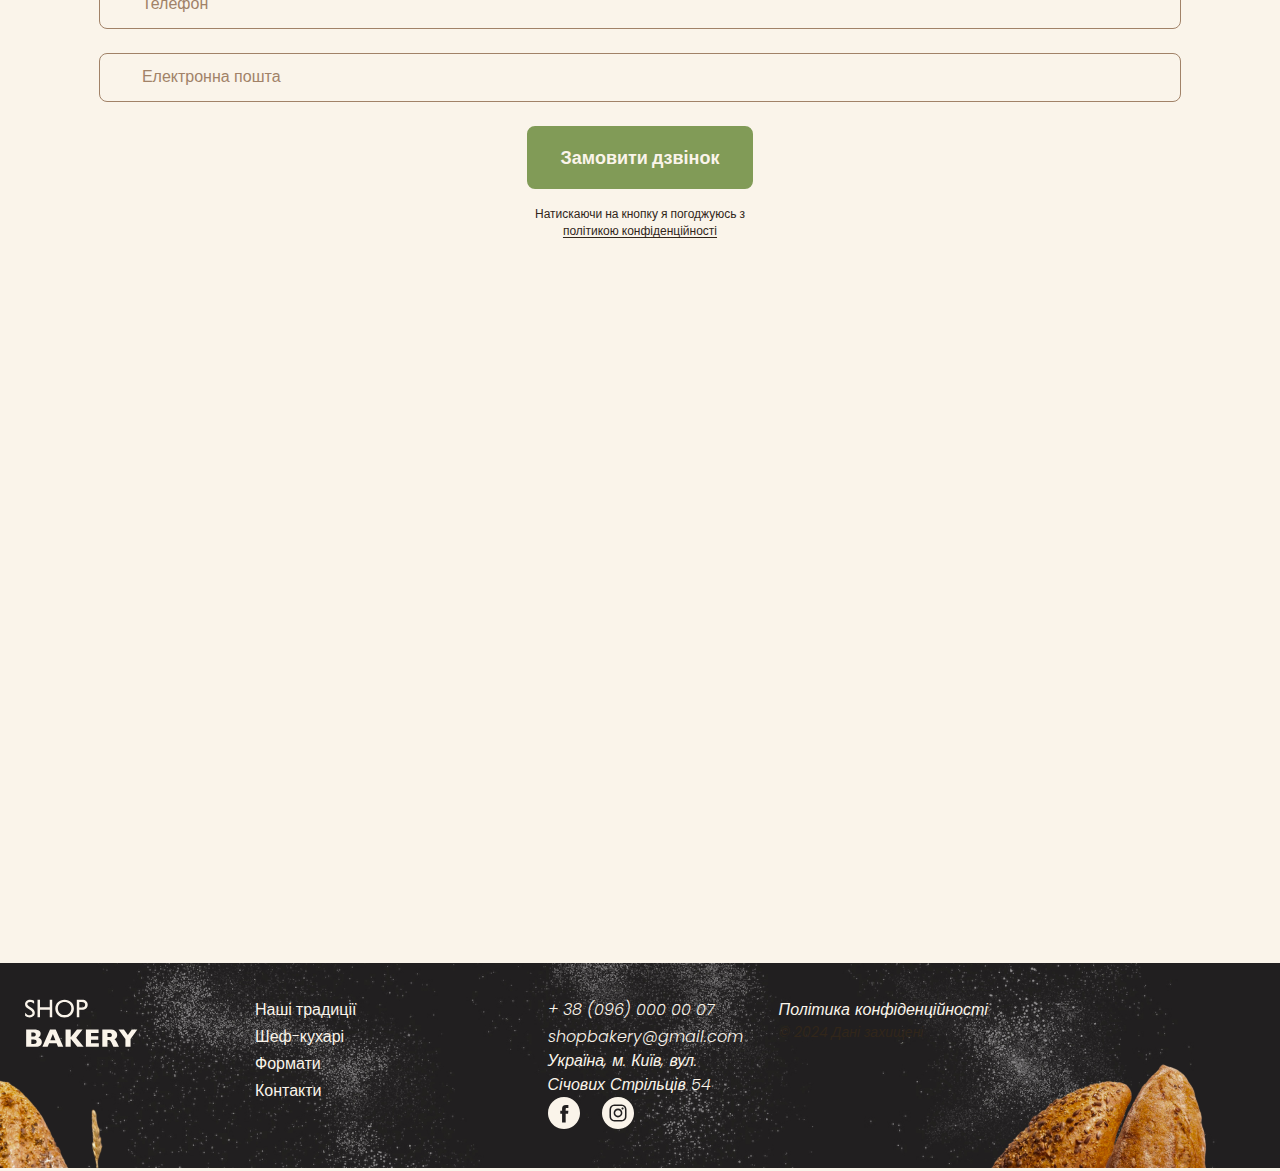
==== commit 6b109fcc: "update all  sections" ====
--- a/index.html
+++ b/index.html
@@ -38,18 +38,23 @@
                 <use href="./images/icons.svg#icon-Menu"></use>
               </svg>
             </button>
+
+            <!-- MobileMenu -->
             <div class="mobile-menu">
-              <div>
-                <img src="./images/" alt="" />
+              <!-- MobileMenuNAV -->
+              <div class="mobile-menu__nav">
+                <svg class="mobile-menu__logo menu-btn-close">
+                  <use href="./images/icons.svg#icon-logo" alt="logo"></use>
+                </svg>
+                <button
+                  class="mobile-menu__btn-close menu-btn-close"
+                  type="button"
+                >
+                  <svg class="mobile-menu__button-close__svg">
+                    <use href="./images/icons.svg#icon-close"></use>
+                  </svg>
+                </button>
               </div>
-              <button
-                class="mobile-menu__btn-close menu-btn-close"
-                type="button"
-              >
-                <svg class="mobile-menu__button-close__svg">
-                  <use href="./images/icons.svg#icon-Menu"></use>
-                </svg>
-              </button>
             </div>
           </nav>
         </div>
@@ -68,7 +73,7 @@
         </div>
       </section>
       <!-- Наші переваги -->
-      <!-- <section class="section advantages-section">
+      <section class="section advantages-section">
         <div class="container">
           <h2 class="visually-hidden">Наші переваги</h2>
           <ul class="advantages-list">
@@ -77,9 +82,9 @@
             <li>Досвідчена управлінська команда</li>
           </ul>
         </div>
-      </section> -->
+      </section>
       <!-- Новий формат традицій -->
-      <!-- <section class="traditions-section section" id="traditions">
+      <section class="traditions-section section" id="traditions">
         <div class="container">
           <div class="traditions-container">
             <div class="traditions-content">
@@ -108,9 +113,9 @@
             </div>
           </div>
         </div>
-      </section> -->
+      </section>
       <!-- Наші найркащі шеф-кухарі -->
-      <!-- <section class="section" id="chefs">
+      <section class="section" id="chefs">
         <div class="container">
           <h2 class="chefs-title section-title centered">
             Наші найркащі <br />
@@ -160,9 +165,9 @@
             </li>
           </ul>
         </div>
-      </section> -->
+      </section>
       <!-- Формати -->
-      <!-- <section class="section" id="formats">
+      <section class="section" id="formats">
         <div class="container">
           <h2 class="formats-title section-title centered">Формати</h2>
           <div class="formats-container">
@@ -225,9 +230,9 @@
             </button>
           </div>
         </div>
-      </section> -->
+      </section>
       <!-- Приєднуйтесь до мережі пекарень -->
-      <!-- <section class="section contact-section" id="join-us">
+      <section class="section contact-section" id="join-us">
         <div class="container">
           <div class="contact-container">
             <div class="contact-form">
@@ -248,6 +253,7 @@
                     id="user-name"
                     name="user-name"
                     placeholder="Ім’я"
+                    minlength="2"
                     required
                   />
                 </div>
@@ -263,6 +269,8 @@
                     name="user-tel"
                     placeholder="Телефон"
                     required
+                    pattern="^\+?38?(0\d{9})$"
+                    title="+380123456789"
                   />
                 </div>
 
@@ -303,15 +311,17 @@
             </iframe>
           </div>
         </div>
-      </section> -->
+      </section>
     </main>
-    <!-- <footer class="footer">
+    <footer class="footer">
       <div class="container">
         <div class="footer-container">
           <div class="footer-nav">
             <div class="footer-logo">
-              <a href="#">
-                <img src="./images/logo.svg" alt="logo" />
+              <a href="./index.html">
+                <svg class="header-logo" alt="logo">
+                  <use href="./images/icons.svg#icon-logo"></use>
+                </svg>
               </a>
             </div>
             <ul class="footer-link">
@@ -362,16 +372,22 @@
               <a class="address-link" href="#" target="_blank">
                 Політика конфіденційності
               </a>
-              <p class="address-copyright">© 2022 Дані захищені</p>
+              <p class="address-copyright">© 2024 Дані захищені</p>
             </div>
           </address>
         </div>
       </div>
-    </footer> -->
+    </footer>
 
     <div class="backdrop is-hidden">
       <div class="modal">
-        <button class="modal-btn-close" type="button">close</button>
+        <button class="modal-btn-close" type="button">
+          <a>
+            <svg class="modal-btn-close-icon" alt="close button">
+              <use href="./images/icons.svg#icon-close"></use>
+            </svg>
+          </a>
+        </button>
         <h2 class="section-title">Замовити дзвінок</h2>
         <p class="subtitle">
           Залишіть заявку та наш спеціаліст зв'яжеться з Вами!
@@ -387,6 +403,7 @@
               id="user-name"
               name="user-name"
               placeholder="Ім’я"
+              minlength="2"
               required
             />
           </div>
@@ -401,6 +418,8 @@
               id="user-tel"
               name="user-tel"
               placeholder="Телефон"
+              pattern="^\+?38?(0\d{9})$"
+              title="+380123456789"
               required
             />
           </div>
--- a/css/main.min.css
+++ b/css/main.min.css
@@ -1 +1 @@
-:root{--brand-color: #819b57;--brand-color-dark: #465929;--color-primary-light: #faf4ea;--color-primary-dark: #31261a;--color-secondary-dark: #a18268}*,*::after,*::before{-webkit-box-sizing:border-box;box-sizing:border-box}body{color:var(--color-primary-dark);background-color:var(--color-primary-light);font-family:"Poppins",sans-serif;font-size:18px;font-weight:400;line-height:1.5;margin:0}ul{list-style-type:none;padding:0;margin:0}h1,h2,h3,h4,h5,h6,p{margin-top:0}a{display:inline-block}.section{padding:48px 0}.container{width:100%;max-width:1288px;margin:0 auto;padding:0 24px}.section-title{font-size:64px;font-weight:900;line-height:1.3}.section-title.centered{text-align:center}.section-title .accent{color:var(--brand-color-dark)}.visually-hidden{position:absolute;left:-10000px;top:auto;width:1px;height:1px;overflow:hidden}header{position:absolute;top:32px;left:0;width:100%}.header-container nav{display:-webkit-box;display:-ms-flexbox;display:flex;-webkit-box-align:center;-ms-flex-align:center;align-items:center;-webkit-box-pack:justify;-ms-flex-pack:justify;justify-content:space-between;gap:40px}.link-list{display:-webkit-box;display:-ms-flexbox;display:flex;white-space:nowrap;gap:64px}@media screen and (max-width: 1280px){.link-list{display:none}}.link{color:var(--color-primary-light);text-decoration:none;font-weight:400;-webkit-transition:color .3s,-webkit-transform .3s;transition:color .3s,-webkit-transform .3s;transition:color .3s,transform .3s;transition:color .3s,transform .3s,-webkit-transform .3s}.link:hover{color:var(--brand-color);-webkit-transform:scale(1.03);transform:scale(1.03)}.header-logo{width:114px;height:56px;fill:var(--color-primary-light)}@media screen and (max-width: 768px){.header-logo{width:72px;height:38px}}.modal-btn-open,.main-button{background-color:var(--brand-color);border:var(--brand-color) 2px solid;border-radius:8px;color:var(--color-primary-light);font-weight:600;font-size:18px;padding:16px 32px;font-family:"Poppins",sans-serif;-webkit-transition:background-color .5s;transition:background-color .5s}@media screen and (max-width: 1280px){.modal-btn-open{display:none}}.modal-btn-open:hover,.main-button:hover{background-color:rgba(0,0,0,0)}.burger-btn-open{padding:0;background-color:rgba(0,0,0,0);border:none;display:-webkit-box;display:-ms-flexbox;display:flex;-webkit-box-align:center;-ms-flex-align:center;align-items:center;-webkit-box-pack:center;-ms-flex-pack:center;justify-content:center;width:24px;height:24px}@media screen and (min-width: 1280px){.burger-btn-open{display:none}}.burger-icon{height:14px;width:20px;fill:var(--color-primary-light)}.mobile-menu{top:0;left:0;height:100%;width:100%;background-color:var(--color-primary-light);position:fixed;-webkit-transform:translateX(100%);transform:translateX(100%);-webkit-transition:-webkit-transform .3s;transition:-webkit-transform .3s;transition:transform .3s;transition:transform .3s, -webkit-transform .3s}.mobile-menu.is-open{-webkit-transform:translateX(0);transform:translateX(0)}.mobile-menu__btn-close{position:absolute;top:16px;right:24px;padding:0;width:24px;height:24px;background-color:rgba(0,0,0,0);border:none}.mobile-menu__button-close__svg{width:24px;height:24px;fill:#000}.hero-section{display:-webkit-box;display:-ms-flexbox;display:flex;-webkit-box-pack:center;-ms-flex-pack:center;justify-content:center;padding:272px 0;background-image:linear-gradient(102.76deg, rgba(18, 18, 17, 0.78) 2.03%, rgba(18, 18, 17, 0.6) 58.46%, rgba(18, 18, 17, 0) 90.36%),url(../images/coluple-in-bakery.jpg);background-repeat:no-repeat;background-position:center top;background-size:cover}@media screen and (max-width: 480px){.hero-section{padding:122px 0 32px 0}}@media screen and (max-width: 768px){.hero-section{padding:122px 0 50px 0}}@media screen and (max-width: 1280px){.hero-section{padding:200px 0 80px 0}}.modal-btn-open-Phone{background-color:var(--brand-color);border:0px;border-radius:8px;padding:16px 24px;font-size:16px;font-weight:600;color:#fff;margin:48px auto 0 auto;display:block}@media screen and (min-width: 480px){.modal-btn-open-Phone{font-size:24px;padding:20px 28px}}@media screen and (min-width: 1280px){.modal-btn-open-Phone{display:none}}.hero-title{color:var(--color-primary-light);text-align:center;font-size:128px;font-weight:900}@media screen and (max-width: 768px){.hero-title{font-size:67px;line-height:66px}}@media screen and (max-width: 1280px){.hero-title{font-size:67px;line-height:66px}}.hero-title .accent{color:var(--brand-color)}.hero-title{margin:0}.advantages-list{color:var(--color-primary-light);display:-webkit-box;display:-ms-flexbox;display:flex;-webkit-box-pack:justify;-ms-flex-pack:justify;justify-content:space-between;gap:40px}.advantages-list li{font-size:20px;font-weight:300}.advantages-section{background-color:var(--brand-color);padding:16px 0}.baker-man{border-radius:400px 400px 0px 0px;background-position:center top}.traditions-section{padding-top:96px}.traditions-title{margin-bottom:42px}.traditions-text .brand{color:var(--brand-color);font-weight:600}.traditions-text .uppercase{text-transform:uppercase}.traditions-content{max-width:710px}.traditions-container{display:-webkit-box;display:-ms-flexbox;display:flex;-webkit-box-pack:justify;-ms-flex-pack:justify;justify-content:space-between;-webkit-box-align:center;-ms-flex-align:center;align-items:center;gap:40px}.chef-photo{border-radius:4px 4px 4px 200px;-webkit-box-shadow:-16px 16px 0 0 var(--color-primary-light),-16px 16px 0 2px var(--color-secondary-dark);box-shadow:-16px 16px 0 0 var(--color-primary-light),-16px 16px 0 2px var(--color-secondary-dark)}.chefs h3{margin-bottom:16px;font-weight:600;font-size:40px}.chefs-title{margin:0 auto 80px;position:relative}.chefs-title::after,.chefs-title::before{display:block;width:352px;border:2px solid #cfcfbc;content:"";position:absolute;bottom:24px}.chefs-title::after{right:0}.chefs-title::before{left:0}.chefs-list{display:-webkit-box;display:-ms-flexbox;display:flex;gap:40px 30px;-ms-flex-wrap:wrap;flex-wrap:wrap}.chefs-item{-ms-flex-preferred-size:calc((100% - 30px)/2);flex-basis:calc((100% - 30px)/2)}.chef-card{display:-webkit-box;display:-ms-flexbox;display:flex;gap:30px}.chef-text p{margin-bottom:24px}.chef-text p:last-child{margin-bottom:0}.format-image{position:absolute;top:0;left:0;height:100%;width:100%;z-index:-1}.formats-container{display:-webkit-box;display:-ms-flexbox;display:flex;gap:32px;-webkit-box-align:center;-ms-flex-align:center;align-items:center}.formats-list{display:-webkit-box;display:-ms-flexbox;display:flex;gap:20px;-ms-flex-wrap:wrap;flex-wrap:wrap}.format-card{display:-webkit-box;display:-ms-flexbox;display:flex;-webkit-box-orient:vertical;-webkit-box-direction:normal;-ms-flex-direction:column;flex-direction:column;-webkit-box-pack:end;-ms-flex-pack:end;justify-content:flex-end;position:relative;height:444px;padding:24px;border-radius:16px;background-image:-webkit-gradient(linear, left top, left bottom, color-stop(55.21%, rgba(49, 38, 26, 0)), color-stop(72.92%, rgba(49, 38, 26, 0.71)), to(var(--color-primary-dark)));background-image:linear-gradient(180deg, rgba(49, 38, 26, 0) 55.21%, rgba(49, 38, 26, 0.71) 72.92%, var(--color-primary-dark) 100%);-webkit-transition:-webkit-transform .3s;transition:-webkit-transform .3s;transition:transform .3s;transition:transform .3s, -webkit-transform .3s}.format-card:hover{-webkit-transform:scale(1.05);transform:scale(1.05)}.format-card-li{-ms-flex-preferred-size:calc((100% - 40px)/3);flex-basis:calc((100% - 40px)/3)}.formats-title{margin-bottom:80px}.format-card h4{color:#fff;margin-bottom:16px;font-size:24px;font-weight:600}.format-card p{font-size:14px;font-weight:300;line-height:1.5;color:#fff}.carousel-button{width:44px;height:44px;padding:0;display:-webkit-box;display:-ms-flexbox;display:flex;-webkit-box-pack:center;-ms-flex-pack:center;justify-content:center;-webkit-box-align:center;-ms-flex-align:center;align-items:center;border:1px solid var(--color-primary-dark);background-color:rgba(0,0,0,0);border-radius:50%;fill:var(--color-primary-dark);-ms-flex-negative:0;flex-shrink:0}.carousel-arrow{width:16.76px}.carousel-arrow-right{rotate:180deg}.carousel-button:hover{background-color:var(--color-primary-dark);fill:var(--color-primary-light)}.form-title{margin-bottom:16px}.form-description{color:var(--brand-color);margin-bottom:42px}.contact-container{display:-webkit-box;display:-ms-flexbox;display:flex;gap:32px}.contact-map{-ms-flex-negative:0;flex-shrink:0;border-radius:16px}.contact-section{padding-bottom:96px}.contact-form .form-field{margin-bottom:24px}.contact-form .form-button{margin-bottom:16px}.address-link{color:var(--color-primary-light);font-size:16px;font-weight:300;line-height:1,5;text-decoration:none;-webkit-transition:color .3s;transition:color .3s}.address-link:hover{color:var(--brand-color)}.address-icon{fill:var(--color-primary-light);-webkit-transition:fill .3s;transition:fill .3s}.address-icon:hover{fill:var(--brand-color)}.address-copyright{font-size:14px}.footer{padding:32px 0;background-image:url(../images/footer-bg-copy.jpg);background-color:var(--color-primary-dark);background-repeat:no-repeat;background-size:cover;background-position:center;position:relative}.footer-container{display:-webkit-box;display:-ms-flexbox;display:flex;gap:20px}.footer-nav,.footer-address{display:-webkit-box;display:-ms-flexbox;display:flex;-webkit-box-flex:1;-ms-flex-positive:1;flex-grow:1;gap:20px}.footer-link,.footer-logo,.privacy-policy,.address-list{-webkit-box-flex:1;-ms-flex-positive:1;flex-grow:1;max-width:211px}.footer-icon-link{display:-webkit-box;display:-ms-flexbox;display:flex;gap:22px}.footer::before{background-image:url(../images/bread-small.png);position:absolute;content:"";width:180px;height:120px;background-repeat:no-repeat;bottom:0;left:0}.footer::after{background-image:url(../images/bread-large.png);position:absolute;content:"";width:380px;height:190px;background-repeat:no-repeat;bottom:-3px;right:0}.backdrop{position:fixed;top:0;right:0;bottom:0;left:0;background-color:rgba(0,0,0,.5);display:-webkit-box;display:-ms-flexbox;display:flex;-webkit-box-align:center;-ms-flex-align:center;align-items:center;-webkit-box-pack:center;-ms-flex-pack:center;justify-content:center;padding:20px 0;-webkit-transition:opacity .3s,visibility .3s;transition:opacity .3s,visibility .3s}.backdrop.is-hidden{opacity:0;visibility:hidden;pointer-events:none}.modal{padding:128px;width:100%;max-width:880px;height:100%;max-height:880px;background-color:var(--color-primary-light);border-radius:32px;position:relative;overflow-y:auto;text-align:center}.modal-btn-close{position:absolute;top:40px;right:40px}.modal::after{background-image:url(../images/modal-corner-image.png);position:absolute;bottom:0;right:0;height:30px;content:"";width:150px;height:230px;background-repeat:no-repeat}.form-field{margin-bottom:32px}.form-label{display:block}.form-input{padding:16px 42px;width:100%;border-radius:8px;border:1px solid var(--color-secondary-dark);background-color:rgba(0,0,0,0)}.form-input:focus{border-color:var(--brand-color);outline:none}.form-input::-webkit-input-placeholder{font-size:16px;color:var(--color-secondary-dark)}.form-input::-moz-placeholder{font-size:16px;color:var(--color-secondary-dark)}.form-input:-ms-input-placeholder{font-size:16px;color:var(--color-secondary-dark)}.form-input::-ms-input-placeholder{font-size:16px;color:var(--color-secondary-dark)}.form-input::placeholder{font-size:16px;color:var(--color-secondary-dark)}.form-input:focus::-webkit-input-placeholder{color:var(--color-primary-dark)}.form-input:focus::-moz-placeholder{color:var(--color-primary-dark)}.form-input:focus:-ms-input-placeholder{color:var(--color-primary-dark)}.form-input:focus::-ms-input-placeholder{color:var(--color-primary-dark)}.form-input:focus::placeholder{color:var(--color-primary-dark)}.modal h2{margin-bottom:8px}.subtitle{color:var(--brand-color-dark);margin-bottom:72px}.form-button{display:block;margin:0 auto 24px;-webkit-transition:color .5s,background-color .5s;transition:color .5s,background-color .5s}.form-button:hover{color:var(--brand-color-dark)}.form-terms{color:var(--color-primary-dark);font-weight:500;font-size:12px;line-height:146%;max-width:220px;margin:0 auto;text-align:center}.form-terms a{text-underline-offset:2px;color:var(--color-primary-dark)}/*# sourceMappingURL=main.min.css.map */+:root{--brand-color: #819b57;--brand-color-dark: #465929;--color-primary-light: #faf4ea;--color-primary-dark: #31261a;--color-secondary-dark: #a18268}*,*::after,*::before{-webkit-box-sizing:border-box;box-sizing:border-box}body{color:var(--color-primary-dark);background-color:var(--color-primary-light);font-family:"Poppins",sans-serif;font-size:18px;font-weight:400;line-height:1.5;margin:0}ul{list-style-type:none;padding:0;margin:0}h1,h2,h3,h4,h5,h6,p{margin-top:0}a{display:inline-block}.section{padding:48px 0}.container{width:100%;max-width:1288px;margin:0 auto;padding:0 24px}.section-title{font-size:64px;font-weight:900;line-height:1.3}.section-title.centered{text-align:center}.section-title .accent{color:var(--brand-color-dark)}.visually-hidden{position:absolute;left:-10000px;top:auto;width:1px;height:1px;overflow:hidden}header{position:absolute;top:32px;left:0;width:100%}.header-container nav{display:-webkit-box;display:-ms-flexbox;display:flex;-webkit-box-align:center;-ms-flex-align:center;align-items:center;-webkit-box-pack:justify;-ms-flex-pack:justify;justify-content:space-between;gap:40px}.link-list{display:-webkit-box;display:-ms-flexbox;display:flex;white-space:nowrap;gap:64px}@media screen and (max-width: 1280px){.link-list{display:none}}.link{color:var(--color-primary-light);text-decoration:none;font-weight:400;-webkit-transition:color .3s,-webkit-transform .3s;transition:color .3s,-webkit-transform .3s;transition:color .3s,transform .3s;transition:color .3s,transform .3s,-webkit-transform .3s}.link:hover{color:var(--brand-color);-webkit-transform:scale(1.03);transform:scale(1.03)}.header-logo{width:114px;height:56px;fill:var(--color-primary-light)}@media screen and (max-width: 768px){.header-logo{width:72px;height:38px}}.modal-btn-open,.main-button{background-color:var(--brand-color);border:var(--brand-color) 2px solid;border-radius:8px;color:var(--color-primary-light);font-weight:600;font-size:18px;padding:16px 32px;font-family:"Poppins",sans-serif;-webkit-transition:background-color .5s;transition:background-color .5s}@media screen and (max-width: 1280px){.modal-btn-open{display:none}}.modal-btn-open:hover,.main-button:hover{background-color:rgba(0,0,0,0)}.burger-btn-open{padding:0;background-color:rgba(0,0,0,0);border:none;display:-webkit-box;display:-ms-flexbox;display:flex;-webkit-box-align:center;-ms-flex-align:center;align-items:center;-webkit-box-pack:center;-ms-flex-pack:center;justify-content:center;width:24px;height:24px}@media screen and (min-width: 1280px){.burger-btn-open{display:none}}.burger-icon{height:14px;width:20px;fill:var(--color-primary-light)}.mobile-menu{top:0;left:0;height:100%;width:100%;background-color:var(--color-primary-light);position:fixed;-webkit-transform:translateX(100%);transform:translateX(100%);-webkit-transition:-webkit-transform .3s;transition:-webkit-transform .3s;transition:transform .3s;transition:transform .3s, -webkit-transform .3s}.mobile-menu.is-open{-webkit-transform:translateX(0);transform:translateX(0)}.mobile-menu__nav{position:absolute;display:-webkit-box;display:-ms-flexbox;display:flex;-webkit-box-align:center;-ms-flex-align:center;align-items:center;-webkit-box-pack:justify;-ms-flex-pack:justify;justify-content:space-between;right:24px;left:24px;top:45px}.mobile-menu__logo{width:72px;height:38px}.mobile-menu__btn-close{padding:0;width:24px;height:24px;background-color:rgba(0,0,0,0);border:none}.mobile-menu__button-close__svg{width:24px;height:24px;fill:#000}.hero-section{display:-webkit-box;display:-ms-flexbox;display:flex;-webkit-box-pack:center;-ms-flex-pack:center;justify-content:center;padding:272px 0;background-image:linear-gradient(102.76deg, rgba(18, 18, 17, 0.78) 2.03%, rgba(18, 18, 17, 0.6) 58.46%, rgba(18, 18, 17, 0) 90.36%),url(../images/coluple-in-bakery.jpg);background-repeat:no-repeat;background-position:center top;background-size:cover}@media screen and (max-width: 480px){.hero-section{padding:122px 0 32px 0}}@media screen and (max-width: 768px){.hero-section{padding:122px 0 50px 0}}@media screen and (max-width: 1280px){.hero-section{padding:200px 0 80px 0}}.modal-btn-open-Phone{background-color:var(--brand-color);border:0px;border-radius:8px;padding:16px 24px;font-size:16px;font-weight:600;color:#fff;margin:48px auto 0 auto;display:block}@media screen and (min-width: 480px){.modal-btn-open-Phone{font-size:24px;padding:20px 28px}}@media screen and (min-width: 1280px){.modal-btn-open-Phone{display:none}}.hero-title{color:var(--color-primary-light);text-align:center;font-size:128px;font-weight:900}@media screen and (max-width: 768px){.hero-title{font-size:67px;line-height:66px}}@media screen and (max-width: 1280px){.hero-title{font-size:67px;line-height:66px}}.hero-title .accent{color:var(--brand-color)}.hero-title{margin:0}.advantages-list{color:var(--color-primary-light);display:-webkit-box;display:-ms-flexbox;display:flex;-webkit-box-pack:justify;-ms-flex-pack:justify;justify-content:space-between;gap:40px}.advantages-list li{font-size:20px;font-weight:300}.advantages-section{background-color:var(--brand-color);padding:16px 0}.baker-man{border-radius:400px 400px 0px 0px;background-position:center top}.traditions-section{padding-top:96px}.traditions-title{margin-bottom:42px}.traditions-text .brand{color:var(--brand-color);font-weight:600}.traditions-text .uppercase{text-transform:uppercase}.traditions-content{max-width:710px}.traditions-container{display:-webkit-box;display:-ms-flexbox;display:flex;-webkit-box-pack:justify;-ms-flex-pack:justify;justify-content:space-between;-webkit-box-align:center;-ms-flex-align:center;align-items:center;gap:40px}.chef-photo{border-radius:4px 4px 4px 200px;-webkit-box-shadow:-16px 16px 0 0 var(--color-primary-light),-16px 16px 0 2px var(--color-secondary-dark);box-shadow:-16px 16px 0 0 var(--color-primary-light),-16px 16px 0 2px var(--color-secondary-dark);max-width:100%;height:100%}.chefs h3{margin-bottom:16px;font-weight:600;font-size:40px}.chefs-title{margin:0 auto 80px;position:relative}.chefs-title::after,.chefs-title::before{display:block;width:352px;border:2px solid #cfcfbc;content:"";position:absolute;bottom:24px}.chefs-title::after{right:0}.chefs-title::before{left:0}.chefs-list{display:-webkit-box;display:-ms-flexbox;display:flex;gap:40px 30px}@media screen and (max-width: 1280px){.chefs-list{-webkit-box-orient:vertical;-webkit-box-direction:normal;-ms-flex-direction:column;flex-direction:column}}.chefs-item{-ms-flex-preferred-size:calc((100% - 30px)/2);flex-basis:calc((100% - 30px)/2)}.chef-card{display:-webkit-box;display:-ms-flexbox;display:flex;gap:30px}.chef-text p{margin-bottom:24px}.chef-text p:last-child{margin-bottom:0}.format-image{position:absolute;top:0;left:0;height:100%;width:100%;z-index:-1}.formats-container{display:-webkit-box;display:-ms-flexbox;display:flex;gap:32px;-webkit-box-align:center;-ms-flex-align:center;align-items:center}.formats-list{display:-webkit-box;display:-ms-flexbox;display:flex;gap:20px;-ms-flex-wrap:wrap;flex-wrap:wrap}.format-card{display:-webkit-box;display:-ms-flexbox;display:flex;-webkit-box-orient:vertical;-webkit-box-direction:normal;-ms-flex-direction:column;flex-direction:column;-webkit-box-pack:end;-ms-flex-pack:end;justify-content:flex-end;position:relative;height:444px;padding:24px;border-radius:16px;background-image:-webkit-gradient(linear, left top, left bottom, color-stop(55.21%, rgba(49, 38, 26, 0)), color-stop(72.92%, rgba(49, 38, 26, 0.71)), to(var(--color-primary-dark)));background-image:linear-gradient(180deg, rgba(49, 38, 26, 0) 55.21%, rgba(49, 38, 26, 0.71) 72.92%, var(--color-primary-dark) 100%);-webkit-transition:-webkit-transform .3s;transition:-webkit-transform .3s;transition:transform .3s;transition:transform .3s, -webkit-transform .3s}.format-card:hover{-webkit-transform:scale(1.05);transform:scale(1.05)}.format-card-li{-ms-flex-preferred-size:calc((100% - 40px)/3);flex-basis:calc((100% - 40px)/3)}.formats-title{margin-bottom:80px}.format-card h4{color:#fff;margin-bottom:16px;font-size:24px;font-weight:600}.format-card p{font-size:14px;font-weight:300;line-height:1.5;color:#fff}.carousel-button{width:44px;height:44px;padding:0;display:-webkit-box;display:-ms-flexbox;display:flex;-webkit-box-pack:center;-ms-flex-pack:center;justify-content:center;-webkit-box-align:center;-ms-flex-align:center;align-items:center;border:1px solid var(--color-primary-dark);background-color:rgba(0,0,0,0);border-radius:50%;fill:var(--color-primary-dark);-ms-flex-negative:0;flex-shrink:0}.carousel-arrow{width:16.76px}.carousel-arrow-right{rotate:180deg}.carousel-button:hover{background-color:var(--color-primary-dark);fill:var(--color-primary-light)}.form-title{margin-bottom:16px}.form-description{color:var(--brand-color);margin-bottom:42px}.contact-container{display:-webkit-box;display:-ms-flexbox;display:flex;gap:32px;-webkit-box-align:center;-ms-flex-align:center;align-items:center}@media screen and (max-width: 1280px){.contact-container{-webkit-box-orient:vertical;-webkit-box-direction:normal;-ms-flex-direction:column;flex-direction:column}}.contact-map{-ms-flex-negative:0;flex-shrink:0;border-radius:16px}.contact-section{padding-bottom:96px}.contact-form .form-field{margin-bottom:24px}.contact-form .form-button{margin-bottom:16px}.address-link{color:var(--color-primary-light);font-size:16px;font-weight:300;line-height:1,5;text-decoration:none;-webkit-transition:color .3s;transition:color .3s}.address-link:hover{color:var(--brand-color)}.address-icon{fill:var(--color-primary-light);-webkit-transition:fill .3s;transition:fill .3s}.address-icon:hover{fill:var(--brand-color)}.address-copyright{font-size:14px}.footer{padding:32px 0;background-image:url(../images/footer-bg-copy.jpg);background-color:var(--color-primary-dark);background-repeat:no-repeat;background-size:cover;background-position:center;position:relative}.footer-container{display:-webkit-box;display:-ms-flexbox;display:flex;gap:20px}.footer-nav,.footer-address{display:-webkit-box;display:-ms-flexbox;display:flex;-webkit-box-flex:1;-ms-flex-positive:1;flex-grow:1;gap:20px}.footer-link,.footer-logo,.privacy-policy,.address-list{-webkit-box-flex:1;-ms-flex-positive:1;flex-grow:1;max-width:211px}.footer-icon-link{display:-webkit-box;display:-ms-flexbox;display:flex;gap:22px}.footer::before{background-image:url(../images/bread-small.png);position:absolute;content:"";width:180px;height:120px;background-repeat:no-repeat;bottom:0;left:0}.footer::after{background-image:url(../images/bread-large.png);position:absolute;content:"";width:380px;height:190px;background-repeat:no-repeat;bottom:-3px;right:0}.backdrop{position:fixed;top:0;right:0;bottom:0;left:0;background-color:rgba(0,0,0,.5);display:-webkit-box;display:-ms-flexbox;display:flex;-webkit-box-align:center;-ms-flex-align:center;align-items:center;-webkit-box-pack:center;-ms-flex-pack:center;justify-content:center;padding:20px 0;-webkit-transition:opacity .3s,visibility .3s;transition:opacity .3s,visibility .3s}.backdrop.is-hidden{opacity:0;visibility:hidden;pointer-events:none}.modal{padding:128px;width:100%;max-width:880px;height:100%;max-height:880px;background-color:var(--color-primary-light);border-radius:32px;position:relative;overflow-y:auto;text-align:center}.modal-btn-close{position:absolute;top:40px;right:40px;background-color:rgba(0,0,0,0);border:none;padding:0}.modal-btn-close-icon{width:50px;height:50px}.modal::after{background-image:url(../images/modal-corner-image.png);position:absolute;bottom:0;right:0;height:30px;content:"";width:150px;height:230px;background-repeat:no-repeat}.form-field{margin-bottom:32px}.form-label{display:block}.form-input{padding:16px 42px;width:100%;border-radius:8px;border:1px solid var(--color-secondary-dark);background-color:rgba(0,0,0,0)}.form-input:focus{border-color:var(--brand-color);outline:none}.form-input::-webkit-input-placeholder{font-size:16px;color:var(--color-secondary-dark)}.form-input::-moz-placeholder{font-size:16px;color:var(--color-secondary-dark)}.form-input:-ms-input-placeholder{font-size:16px;color:var(--color-secondary-dark)}.form-input::-ms-input-placeholder{font-size:16px;color:var(--color-secondary-dark)}.form-input::placeholder{font-size:16px;color:var(--color-secondary-dark)}.form-input:focus::-webkit-input-placeholder{color:var(--color-primary-dark)}.form-input:focus::-moz-placeholder{color:var(--color-primary-dark)}.form-input:focus:-ms-input-placeholder{color:var(--color-primary-dark)}.form-input:focus::-ms-input-placeholder{color:var(--color-primary-dark)}.form-input:focus::placeholder{color:var(--color-primary-dark)}.modal h2{margin-bottom:8px}.subtitle{color:var(--brand-color-dark);margin-bottom:72px}.form-button{display:block;margin:0 auto 24px;-webkit-transition:color .5s,background-color .5s;transition:color .5s,background-color .5s}.form-button:hover{color:var(--brand-color-dark)}.form-terms{color:var(--color-primary-dark);font-weight:500;font-size:12px;line-height:146%;max-width:220px;margin:0 auto;text-align:center}.form-terms a{text-underline-offset:2px;color:var(--color-primary-dark)}/*# sourceMappingURL=main.min.css.map */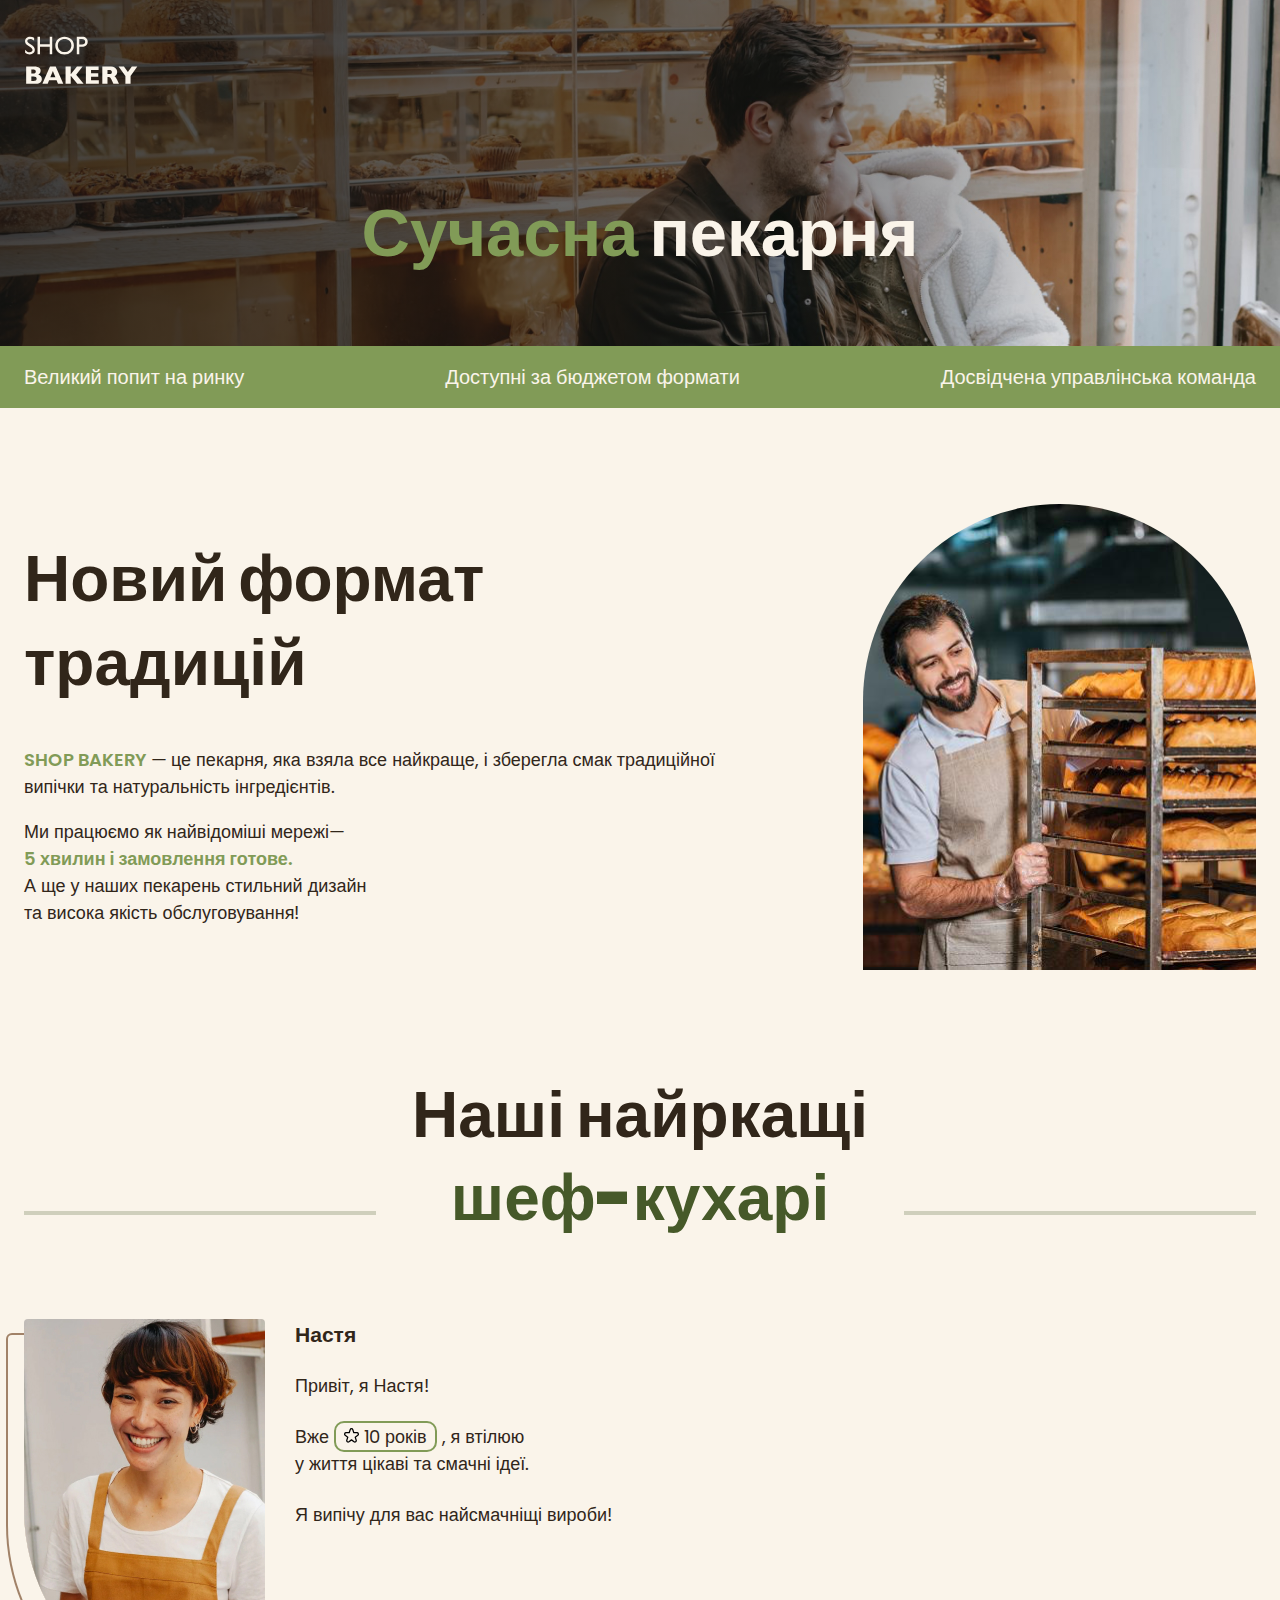
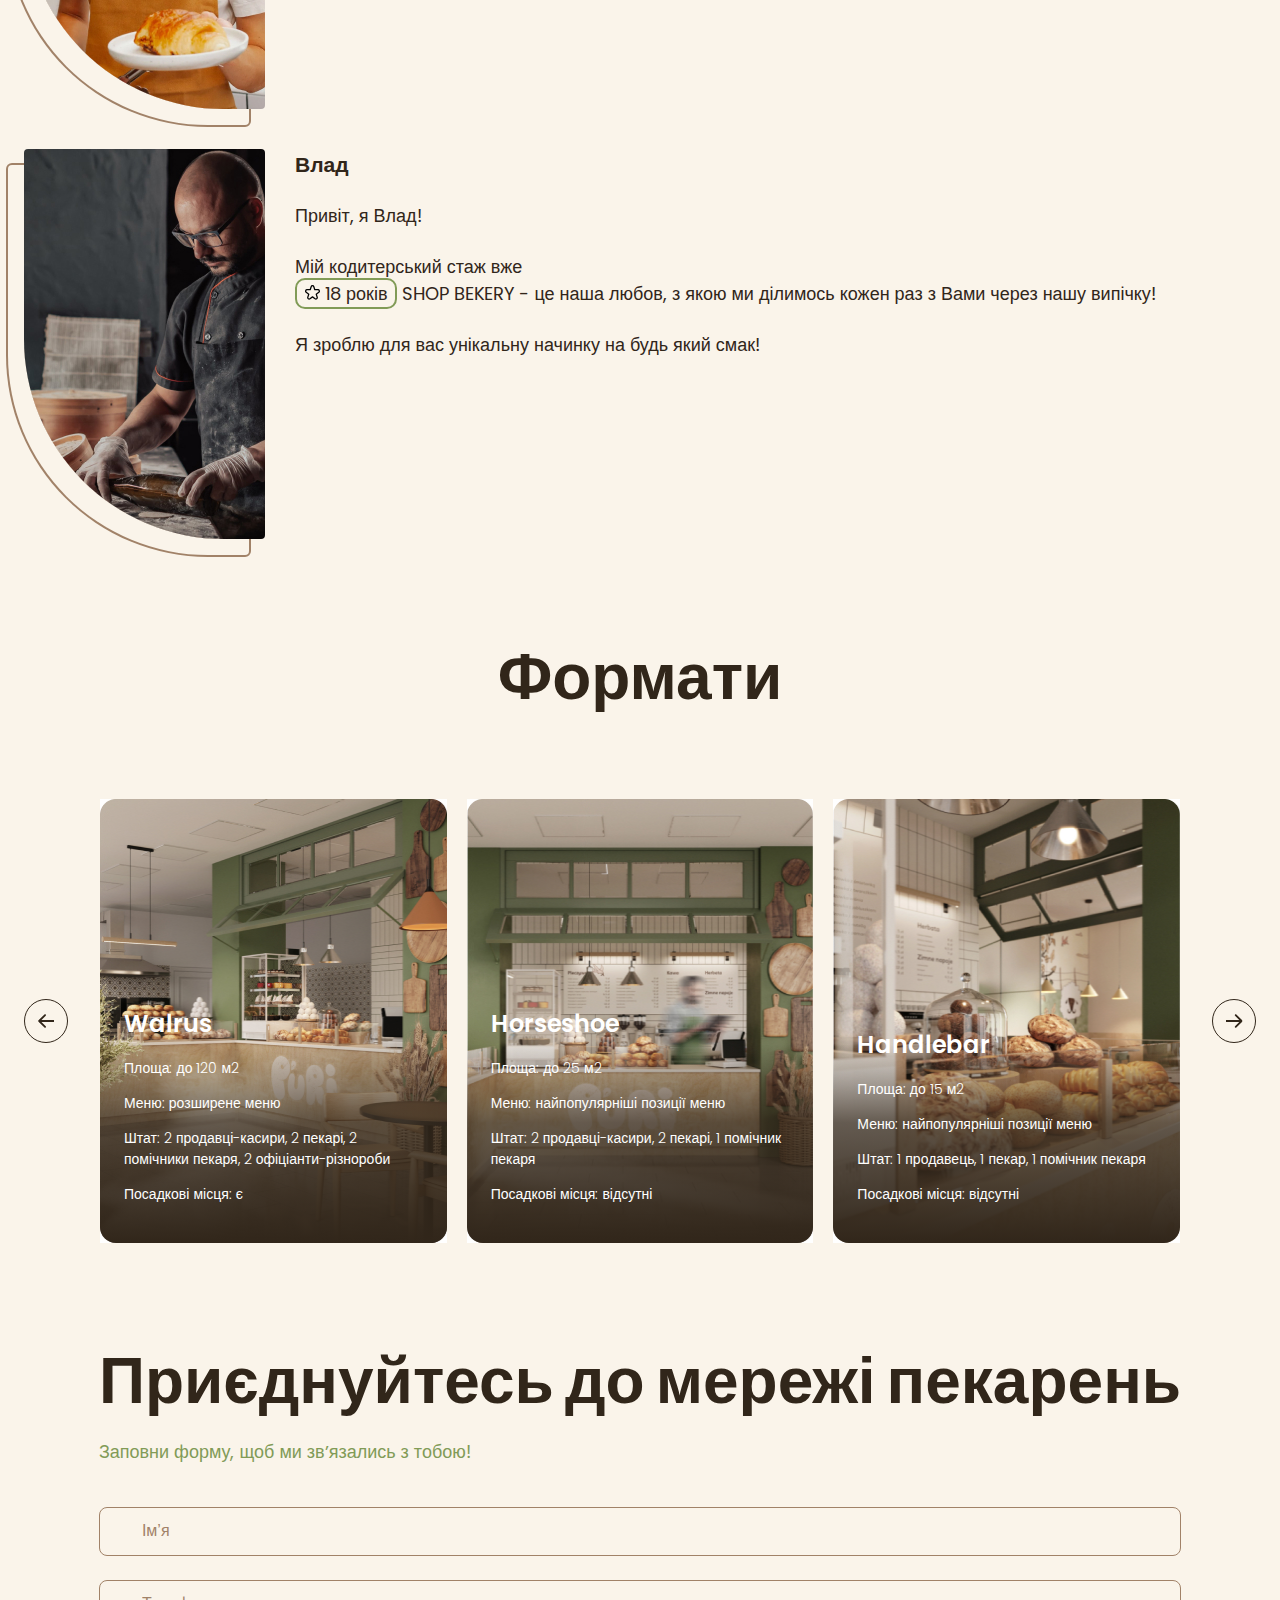
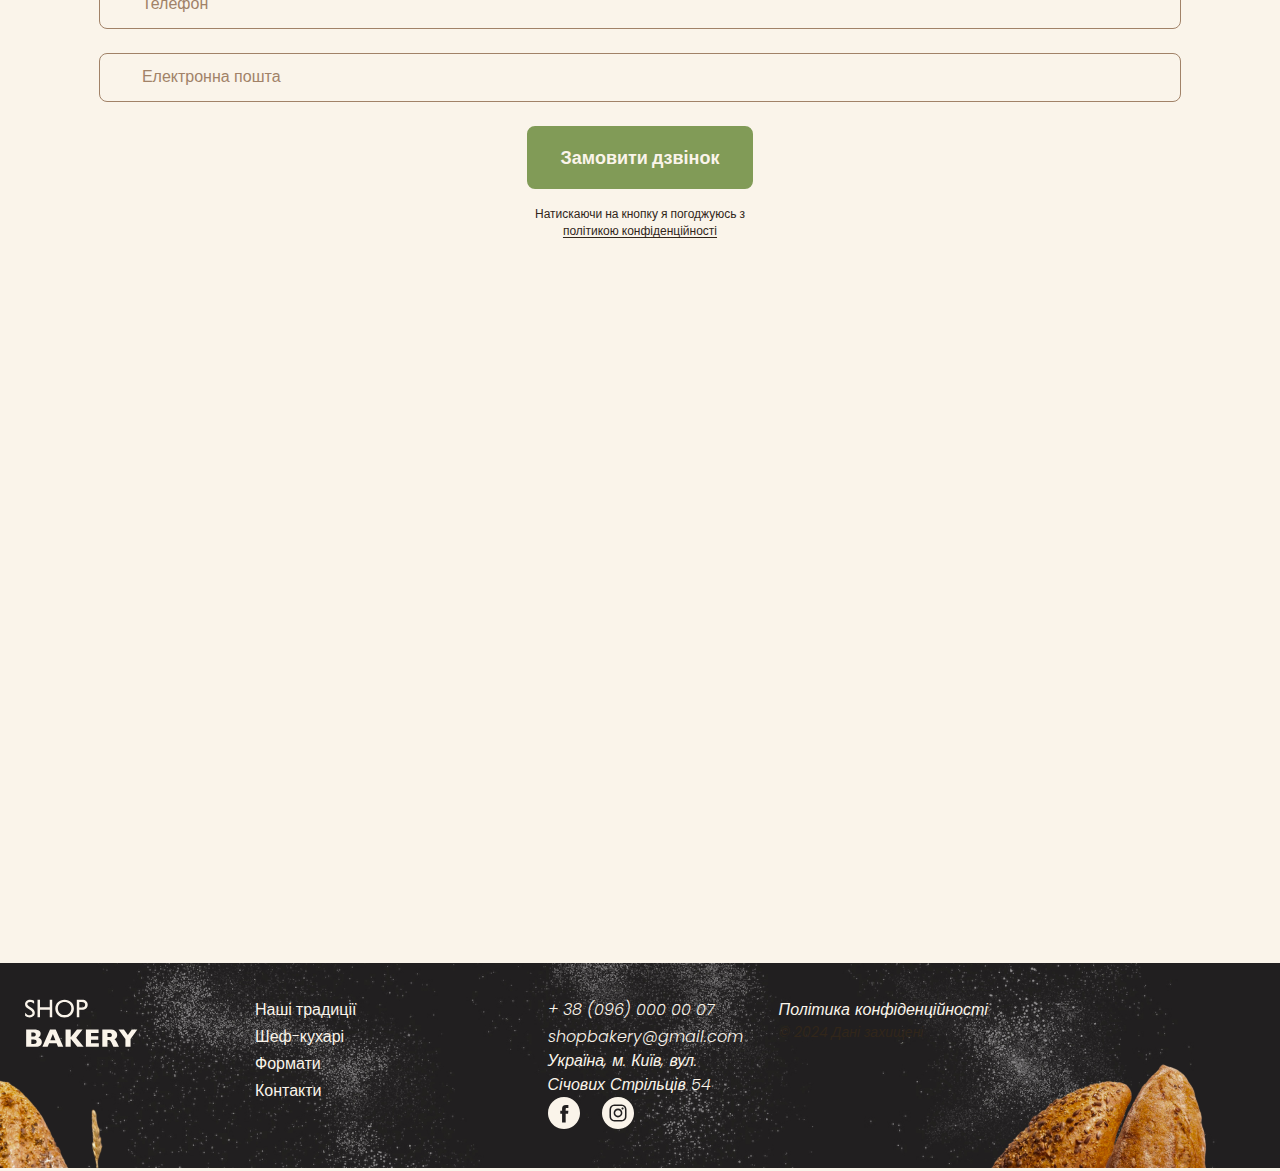
==== commit 1963ca8e: "update chefs section" ====
--- a/index.html
+++ b/index.html
@@ -134,7 +134,16 @@
                   <div class="chef-text">
                     <p>Привіт, я Настя!</p>
                     <p>
-                      Вже 10 років, я втілюю<br />
+                      Вже
+                      <span class="chef__experience"
+                        ><img
+                          src="./images/star.svg"
+                          alt=""
+                          class="chef__experience_img"
+                        />
+                        10 років</span
+                      >
+                      , я втілюю<br />
                       у життя цікаві та смачні ідеї.
                     </p>
                     <p>Я випічу для вас найсмачніщі вироби!</p>
@@ -154,9 +163,17 @@
                   <div class="chef-text">
                     <p>Привіт, я Влад!</p>
                     <p>
-                      Мій кодитерський стаж вже 18 років.SHOP BEKERY - це наша
-                      любов, з якою ми ділимось кожен раз з Вами через нашу
-                      випічку!
+                      Мій кодитерський стаж вже <br />
+                      <span class="chef__experience">
+                        <img
+                          src="./images/star.svg"
+                          alt=""
+                          class="chef__experience_img"
+                        />
+                        18 років</span
+                      >
+                      SHOP BEKERY - це наша любов, з якою ми ділимось кожен раз
+                      з Вами через нашу випічку!
                     </p>
                     <p>Я зроблю для вас унікальну начинку на будь який смак!</p>
                   </div>
--- a/css/main.min.css
+++ b/css/main.min.css
@@ -1 +1 @@
-:root{--brand-color: #819b57;--brand-color-dark: #465929;--color-primary-light: #faf4ea;--color-primary-dark: #31261a;--color-secondary-dark: #a18268}*,*::after,*::before{-webkit-box-sizing:border-box;box-sizing:border-box}body{color:var(--color-primary-dark);background-color:var(--color-primary-light);font-family:"Poppins",sans-serif;font-size:18px;font-weight:400;line-height:1.5;margin:0}ul{list-style-type:none;padding:0;margin:0}h1,h2,h3,h4,h5,h6,p{margin-top:0}a{display:inline-block}.section{padding:48px 0}.container{width:100%;max-width:1288px;margin:0 auto;padding:0 24px}.section-title{font-size:64px;font-weight:900;line-height:1.3}.section-title.centered{text-align:center}.section-title .accent{color:var(--brand-color-dark)}.visually-hidden{position:absolute;left:-10000px;top:auto;width:1px;height:1px;overflow:hidden}header{position:absolute;top:32px;left:0;width:100%}.header-container nav{display:-webkit-box;display:-ms-flexbox;display:flex;-webkit-box-align:center;-ms-flex-align:center;align-items:center;-webkit-box-pack:justify;-ms-flex-pack:justify;justify-content:space-between;gap:40px}.link-list{display:-webkit-box;display:-ms-flexbox;display:flex;white-space:nowrap;gap:64px}@media screen and (max-width: 1280px){.link-list{display:none}}.link{color:var(--color-primary-light);text-decoration:none;font-weight:400;-webkit-transition:color .3s,-webkit-transform .3s;transition:color .3s,-webkit-transform .3s;transition:color .3s,transform .3s;transition:color .3s,transform .3s,-webkit-transform .3s}.link:hover{color:var(--brand-color);-webkit-transform:scale(1.03);transform:scale(1.03)}.header-logo{width:114px;height:56px;fill:var(--color-primary-light)}@media screen and (max-width: 768px){.header-logo{width:72px;height:38px}}.modal-btn-open,.main-button{background-color:var(--brand-color);border:var(--brand-color) 2px solid;border-radius:8px;color:var(--color-primary-light);font-weight:600;font-size:18px;padding:16px 32px;font-family:"Poppins",sans-serif;-webkit-transition:background-color .5s;transition:background-color .5s}@media screen and (max-width: 1280px){.modal-btn-open{display:none}}.modal-btn-open:hover,.main-button:hover{background-color:rgba(0,0,0,0)}.burger-btn-open{padding:0;background-color:rgba(0,0,0,0);border:none;display:-webkit-box;display:-ms-flexbox;display:flex;-webkit-box-align:center;-ms-flex-align:center;align-items:center;-webkit-box-pack:center;-ms-flex-pack:center;justify-content:center;width:24px;height:24px}@media screen and (min-width: 1280px){.burger-btn-open{display:none}}.burger-icon{height:14px;width:20px;fill:var(--color-primary-light)}.mobile-menu{top:0;left:0;height:100%;width:100%;background-color:var(--color-primary-light);position:fixed;-webkit-transform:translateX(100%);transform:translateX(100%);-webkit-transition:-webkit-transform .3s;transition:-webkit-transform .3s;transition:transform .3s;transition:transform .3s, -webkit-transform .3s}.mobile-menu.is-open{-webkit-transform:translateX(0);transform:translateX(0)}.mobile-menu__nav{position:absolute;display:-webkit-box;display:-ms-flexbox;display:flex;-webkit-box-align:center;-ms-flex-align:center;align-items:center;-webkit-box-pack:justify;-ms-flex-pack:justify;justify-content:space-between;right:24px;left:24px;top:45px}.mobile-menu__logo{width:72px;height:38px}.mobile-menu__btn-close{padding:0;width:24px;height:24px;background-color:rgba(0,0,0,0);border:none}.mobile-menu__button-close__svg{width:24px;height:24px;fill:#000}.hero-section{display:-webkit-box;display:-ms-flexbox;display:flex;-webkit-box-pack:center;-ms-flex-pack:center;justify-content:center;padding:272px 0;background-image:linear-gradient(102.76deg, rgba(18, 18, 17, 0.78) 2.03%, rgba(18, 18, 17, 0.6) 58.46%, rgba(18, 18, 17, 0) 90.36%),url(../images/coluple-in-bakery.jpg);background-repeat:no-repeat;background-position:center top;background-size:cover}@media screen and (max-width: 480px){.hero-section{padding:122px 0 32px 0}}@media screen and (max-width: 768px){.hero-section{padding:122px 0 50px 0}}@media screen and (max-width: 1280px){.hero-section{padding:200px 0 80px 0}}.modal-btn-open-Phone{background-color:var(--brand-color);border:0px;border-radius:8px;padding:16px 24px;font-size:16px;font-weight:600;color:#fff;margin:48px auto 0 auto;display:block}@media screen and (min-width: 480px){.modal-btn-open-Phone{font-size:24px;padding:20px 28px}}@media screen and (min-width: 1280px){.modal-btn-open-Phone{display:none}}.hero-title{color:var(--color-primary-light);text-align:center;font-size:128px;font-weight:900}@media screen and (max-width: 768px){.hero-title{font-size:67px;line-height:66px}}@media screen and (max-width: 1280px){.hero-title{font-size:67px;line-height:66px}}.hero-title .accent{color:var(--brand-color)}.hero-title{margin:0}.advantages-list{color:var(--color-primary-light);display:-webkit-box;display:-ms-flexbox;display:flex;-webkit-box-pack:justify;-ms-flex-pack:justify;justify-content:space-between;gap:40px}.advantages-list li{font-size:20px;font-weight:300}.advantages-section{background-color:var(--brand-color);padding:16px 0}.baker-man{border-radius:400px 400px 0px 0px;background-position:center top}.traditions-section{padding-top:96px}.traditions-title{margin-bottom:42px}.traditions-text .brand{color:var(--brand-color);font-weight:600}.traditions-text .uppercase{text-transform:uppercase}.traditions-content{max-width:710px}.traditions-container{display:-webkit-box;display:-ms-flexbox;display:flex;-webkit-box-pack:justify;-ms-flex-pack:justify;justify-content:space-between;-webkit-box-align:center;-ms-flex-align:center;align-items:center;gap:40px}.chef-photo{border-radius:4px 4px 4px 200px;-webkit-box-shadow:-16px 16px 0 0 var(--color-primary-light),-16px 16px 0 2px var(--color-secondary-dark);box-shadow:-16px 16px 0 0 var(--color-primary-light),-16px 16px 0 2px var(--color-secondary-dark);max-width:100%;height:100%}.chefs h3{margin-bottom:16px;font-weight:600;font-size:40px}.chefs-title{margin:0 auto 80px;position:relative}.chefs-title::after,.chefs-title::before{display:block;width:352px;border:2px solid #cfcfbc;content:"";position:absolute;bottom:24px}.chefs-title::after{right:0}.chefs-title::before{left:0}.chefs-list{display:-webkit-box;display:-ms-flexbox;display:flex;gap:40px 30px}@media screen and (max-width: 1280px){.chefs-list{-webkit-box-orient:vertical;-webkit-box-direction:normal;-ms-flex-direction:column;flex-direction:column}}.chefs-item{-ms-flex-preferred-size:calc((100% - 30px)/2);flex-basis:calc((100% - 30px)/2)}.chef-card{display:-webkit-box;display:-ms-flexbox;display:flex;gap:30px}.chef-text p{margin-bottom:24px}.chef-text p:last-child{margin-bottom:0}.format-image{position:absolute;top:0;left:0;height:100%;width:100%;z-index:-1}.formats-container{display:-webkit-box;display:-ms-flexbox;display:flex;gap:32px;-webkit-box-align:center;-ms-flex-align:center;align-items:center}.formats-list{display:-webkit-box;display:-ms-flexbox;display:flex;gap:20px;-ms-flex-wrap:wrap;flex-wrap:wrap}.format-card{display:-webkit-box;display:-ms-flexbox;display:flex;-webkit-box-orient:vertical;-webkit-box-direction:normal;-ms-flex-direction:column;flex-direction:column;-webkit-box-pack:end;-ms-flex-pack:end;justify-content:flex-end;position:relative;height:444px;padding:24px;border-radius:16px;background-image:-webkit-gradient(linear, left top, left bottom, color-stop(55.21%, rgba(49, 38, 26, 0)), color-stop(72.92%, rgba(49, 38, 26, 0.71)), to(var(--color-primary-dark)));background-image:linear-gradient(180deg, rgba(49, 38, 26, 0) 55.21%, rgba(49, 38, 26, 0.71) 72.92%, var(--color-primary-dark) 100%);-webkit-transition:-webkit-transform .3s;transition:-webkit-transform .3s;transition:transform .3s;transition:transform .3s, -webkit-transform .3s}.format-card:hover{-webkit-transform:scale(1.05);transform:scale(1.05)}.format-card-li{-ms-flex-preferred-size:calc((100% - 40px)/3);flex-basis:calc((100% - 40px)/3)}.formats-title{margin-bottom:80px}.format-card h4{color:#fff;margin-bottom:16px;font-size:24px;font-weight:600}.format-card p{font-size:14px;font-weight:300;line-height:1.5;color:#fff}.carousel-button{width:44px;height:44px;padding:0;display:-webkit-box;display:-ms-flexbox;display:flex;-webkit-box-pack:center;-ms-flex-pack:center;justify-content:center;-webkit-box-align:center;-ms-flex-align:center;align-items:center;border:1px solid var(--color-primary-dark);background-color:rgba(0,0,0,0);border-radius:50%;fill:var(--color-primary-dark);-ms-flex-negative:0;flex-shrink:0}.carousel-arrow{width:16.76px}.carousel-arrow-right{rotate:180deg}.carousel-button:hover{background-color:var(--color-primary-dark);fill:var(--color-primary-light)}.form-title{margin-bottom:16px}.form-description{color:var(--brand-color);margin-bottom:42px}.contact-container{display:-webkit-box;display:-ms-flexbox;display:flex;gap:32px;-webkit-box-align:center;-ms-flex-align:center;align-items:center}@media screen and (max-width: 1280px){.contact-container{-webkit-box-orient:vertical;-webkit-box-direction:normal;-ms-flex-direction:column;flex-direction:column}}.contact-map{-ms-flex-negative:0;flex-shrink:0;border-radius:16px}.contact-section{padding-bottom:96px}.contact-form .form-field{margin-bottom:24px}.contact-form .form-button{margin-bottom:16px}.address-link{color:var(--color-primary-light);font-size:16px;font-weight:300;line-height:1,5;text-decoration:none;-webkit-transition:color .3s;transition:color .3s}.address-link:hover{color:var(--brand-color)}.address-icon{fill:var(--color-primary-light);-webkit-transition:fill .3s;transition:fill .3s}.address-icon:hover{fill:var(--brand-color)}.address-copyright{font-size:14px}.footer{padding:32px 0;background-image:url(../images/footer-bg-copy.jpg);background-color:var(--color-primary-dark);background-repeat:no-repeat;background-size:cover;background-position:center;position:relative}.footer-container{display:-webkit-box;display:-ms-flexbox;display:flex;gap:20px}.footer-nav,.footer-address{display:-webkit-box;display:-ms-flexbox;display:flex;-webkit-box-flex:1;-ms-flex-positive:1;flex-grow:1;gap:20px}.footer-link,.footer-logo,.privacy-policy,.address-list{-webkit-box-flex:1;-ms-flex-positive:1;flex-grow:1;max-width:211px}.footer-icon-link{display:-webkit-box;display:-ms-flexbox;display:flex;gap:22px}.footer::before{background-image:url(../images/bread-small.png);position:absolute;content:"";width:180px;height:120px;background-repeat:no-repeat;bottom:0;left:0}.footer::after{background-image:url(../images/bread-large.png);position:absolute;content:"";width:380px;height:190px;background-repeat:no-repeat;bottom:-3px;right:0}.backdrop{position:fixed;top:0;right:0;bottom:0;left:0;background-color:rgba(0,0,0,.5);display:-webkit-box;display:-ms-flexbox;display:flex;-webkit-box-align:center;-ms-flex-align:center;align-items:center;-webkit-box-pack:center;-ms-flex-pack:center;justify-content:center;padding:20px 0;-webkit-transition:opacity .3s,visibility .3s;transition:opacity .3s,visibility .3s}.backdrop.is-hidden{opacity:0;visibility:hidden;pointer-events:none}.modal{padding:128px;width:100%;max-width:880px;height:100%;max-height:880px;background-color:var(--color-primary-light);border-radius:32px;position:relative;overflow-y:auto;text-align:center}.modal-btn-close{position:absolute;top:40px;right:40px;background-color:rgba(0,0,0,0);border:none;padding:0}.modal-btn-close-icon{width:50px;height:50px}.modal::after{background-image:url(../images/modal-corner-image.png);position:absolute;bottom:0;right:0;height:30px;content:"";width:150px;height:230px;background-repeat:no-repeat}.form-field{margin-bottom:32px}.form-label{display:block}.form-input{padding:16px 42px;width:100%;border-radius:8px;border:1px solid var(--color-secondary-dark);background-color:rgba(0,0,0,0)}.form-input:focus{border-color:var(--brand-color);outline:none}.form-input::-webkit-input-placeholder{font-size:16px;color:var(--color-secondary-dark)}.form-input::-moz-placeholder{font-size:16px;color:var(--color-secondary-dark)}.form-input:-ms-input-placeholder{font-size:16px;color:var(--color-secondary-dark)}.form-input::-ms-input-placeholder{font-size:16px;color:var(--color-secondary-dark)}.form-input::placeholder{font-size:16px;color:var(--color-secondary-dark)}.form-input:focus::-webkit-input-placeholder{color:var(--color-primary-dark)}.form-input:focus::-moz-placeholder{color:var(--color-primary-dark)}.form-input:focus:-ms-input-placeholder{color:var(--color-primary-dark)}.form-input:focus::-ms-input-placeholder{color:var(--color-primary-dark)}.form-input:focus::placeholder{color:var(--color-primary-dark)}.modal h2{margin-bottom:8px}.subtitle{color:var(--brand-color-dark);margin-bottom:72px}.form-button{display:block;margin:0 auto 24px;-webkit-transition:color .5s,background-color .5s;transition:color .5s,background-color .5s}.form-button:hover{color:var(--brand-color-dark)}.form-terms{color:var(--color-primary-dark);font-weight:500;font-size:12px;line-height:146%;max-width:220px;margin:0 auto;text-align:center}.form-terms a{text-underline-offset:2px;color:var(--color-primary-dark)}/*# sourceMappingURL=main.min.css.map */+:root{--brand-color: #819b57;--brand-color-dark: #465929;--color-primary-light: #faf4ea;--color-primary-dark: #31261a;--color-secondary-dark: #a18268}*,*::after,*::before{-webkit-box-sizing:border-box;box-sizing:border-box}body{color:var(--color-primary-dark);background-color:var(--color-primary-light);font-family:"Poppins",sans-serif;font-size:18px;font-weight:400;line-height:1.5;margin:0}ul{list-style-type:none;padding:0;margin:0}h1,h2,h3,h4,h5,h6,p{margin-top:0}a{display:inline-block}.section{padding:48px 0}.container{width:100%;max-width:1288px;margin:0 auto;padding:0 24px}.section-title{font-size:64px;font-weight:900;line-height:1.3}.section-title.centered{text-align:center}.section-title .accent{color:var(--brand-color-dark)}.visually-hidden{position:absolute;left:-10000px;top:auto;width:1px;height:1px;overflow:hidden}header{position:absolute;top:32px;left:0;width:100%}.header-container nav{display:-webkit-box;display:-ms-flexbox;display:flex;-webkit-box-align:center;-ms-flex-align:center;align-items:center;-webkit-box-pack:justify;-ms-flex-pack:justify;justify-content:space-between;gap:40px}.link-list{display:-webkit-box;display:-ms-flexbox;display:flex;white-space:nowrap;gap:64px}@media screen and (max-width: 1280px){.link-list{display:none}}.link{color:var(--color-primary-light);text-decoration:none;font-weight:400;-webkit-transition:color .3s,-webkit-transform .3s;transition:color .3s,-webkit-transform .3s;transition:color .3s,transform .3s;transition:color .3s,transform .3s,-webkit-transform .3s}.link:hover{color:var(--brand-color);-webkit-transform:scale(1.03);transform:scale(1.03)}.header-logo{width:114px;height:56px;fill:var(--color-primary-light)}@media screen and (max-width: 768px){.header-logo{width:72px;height:38px}}.modal-btn-open,.main-button{background-color:var(--brand-color);border:var(--brand-color) 2px solid;border-radius:8px;color:var(--color-primary-light);font-weight:600;font-size:18px;padding:16px 32px;font-family:"Poppins",sans-serif;-webkit-transition:background-color .5s;transition:background-color .5s}@media screen and (max-width: 1280px){.modal-btn-open{display:none}}.modal-btn-open:hover,.main-button:hover{background-color:rgba(0,0,0,0)}.burger-btn-open{padding:0;background-color:rgba(0,0,0,0);border:none;display:-webkit-box;display:-ms-flexbox;display:flex;-webkit-box-align:center;-ms-flex-align:center;align-items:center;-webkit-box-pack:center;-ms-flex-pack:center;justify-content:center;width:24px;height:24px}@media screen and (min-width: 1280px){.burger-btn-open{display:none}}.burger-icon{height:14px;width:20px;fill:var(--color-primary-light)}.mobile-menu{top:0;left:0;height:100%;width:100%;background-color:var(--color-primary-light);position:fixed;-webkit-transform:translateX(100%);transform:translateX(100%);-webkit-transition:-webkit-transform .3s;transition:-webkit-transform .3s;transition:transform .3s;transition:transform .3s, -webkit-transform .3s}.mobile-menu.is-open{-webkit-transform:translateX(0);transform:translateX(0)}.mobile-menu__nav{position:absolute;display:-webkit-box;display:-ms-flexbox;display:flex;-webkit-box-align:center;-ms-flex-align:center;align-items:center;-webkit-box-pack:justify;-ms-flex-pack:justify;justify-content:space-between;right:24px;left:24px;top:45px}.mobile-menu__logo{width:72px;height:38px}.mobile-menu__btn-close{padding:0;width:24px;height:24px;background-color:rgba(0,0,0,0);border:none}.mobile-menu__button-close__svg{width:24px;height:24px;fill:#000}.hero-section{display:-webkit-box;display:-ms-flexbox;display:flex;-webkit-box-pack:center;-ms-flex-pack:center;justify-content:center;padding:272px 0;background-image:linear-gradient(102.76deg, rgba(18, 18, 17, 0.78) 2.03%, rgba(18, 18, 17, 0.6) 58.46%, rgba(18, 18, 17, 0) 90.36%),url(../images/coluple-in-bakery.jpg);background-repeat:no-repeat;background-position:center top;background-size:cover}@media screen and (max-width: 480px){.hero-section{padding:122px 0 32px 0}}@media screen and (max-width: 768px){.hero-section{padding:122px 0 50px 0}}@media screen and (max-width: 1280px){.hero-section{padding:200px 0 80px 0}}.modal-btn-open-Phone{background-color:var(--brand-color);border:0px;border-radius:8px;padding:16px 24px;font-size:16px;font-weight:600;color:#fff;margin:48px auto 0 auto;display:block}@media screen and (min-width: 480px){.modal-btn-open-Phone{font-size:24px;padding:20px 28px}}@media screen and (min-width: 1280px){.modal-btn-open-Phone{display:none}}.hero-title{color:var(--color-primary-light);text-align:center;font-size:128px;font-weight:900}@media screen and (max-width: 768px){.hero-title{font-size:67px;line-height:66px}}@media screen and (max-width: 1280px){.hero-title{font-size:67px;line-height:66px}}.hero-title .accent{color:var(--brand-color)}.hero-title{margin:0}.advantages-list{color:var(--color-primary-light);display:-webkit-box;display:-ms-flexbox;display:flex;-webkit-box-pack:justify;-ms-flex-pack:justify;justify-content:space-between;gap:40px}.advantages-list li{font-size:20px;font-weight:300}.advantages-section{background-color:var(--brand-color);padding:16px 0}.baker-man{border-radius:400px 400px 0px 0px;background-position:center top}.traditions-section{padding-top:96px}.traditions-title{margin-bottom:42px}.traditions-text .brand{color:var(--brand-color);font-weight:600}.traditions-text .uppercase{text-transform:uppercase}.traditions-content{max-width:710px}.traditions-container{display:-webkit-box;display:-ms-flexbox;display:flex;-webkit-box-pack:justify;-ms-flex-pack:justify;justify-content:space-between;-webkit-box-align:center;-ms-flex-align:center;align-items:center;gap:40px}.chef-photo{border-radius:4px 4px 4px 200px;-webkit-box-shadow:-16px 16px 0 0 var(--color-primary-light),-16px 16px 0 2px var(--color-secondary-dark);box-shadow:-16px 16px 0 0 var(--color-primary-light),-16px 16px 0 2px var(--color-secondary-dark);max-width:100%;height:100%}.chefs h3{margin-bottom:16px;font-weight:600;font-size:40px}.chefs-title{margin:0 auto 80px;position:relative}.chefs-title::after,.chefs-title::before{display:block;width:352px;border:2px solid #cfcfbc;content:"";position:absolute;bottom:24px}.chefs-title::after{right:0}.chefs-title::before{left:0}.chefs-list{display:-webkit-box;display:-ms-flexbox;display:flex;gap:40px 30px}@media screen and (max-width: 1280px){.chefs-list{-webkit-box-orient:vertical;-webkit-box-direction:normal;-ms-flex-direction:column;flex-direction:column}}.chefs-item{-ms-flex-preferred-size:calc((100% - 30px)/2);flex-basis:calc((100% - 30px)/2)}.chef-card{display:-webkit-box;display:-ms-flexbox;display:flex;gap:30px}.chef-text p{margin-bottom:24px}.chef-text p:last-child{margin-bottom:0}.chef__experience{background-color:var(--color-primary-light);border:solid 2px var(--brand-color);border-radius:10px;padding:1px 8px}.chef__experience_img{width:15px;height:15px;margin:0}.format-image{position:absolute;top:0;left:0;height:100%;width:100%;z-index:-1}.formats-container{display:-webkit-box;display:-ms-flexbox;display:flex;gap:32px;-webkit-box-align:center;-ms-flex-align:center;align-items:center}.formats-list{display:-webkit-box;display:-ms-flexbox;display:flex;gap:20px;-ms-flex-wrap:wrap;flex-wrap:wrap}.format-card{display:-webkit-box;display:-ms-flexbox;display:flex;-webkit-box-orient:vertical;-webkit-box-direction:normal;-ms-flex-direction:column;flex-direction:column;-webkit-box-pack:end;-ms-flex-pack:end;justify-content:flex-end;position:relative;height:444px;padding:24px;border-radius:16px;background-image:-webkit-gradient(linear, left top, left bottom, color-stop(55.21%, rgba(49, 38, 26, 0)), color-stop(72.92%, rgba(49, 38, 26, 0.71)), to(var(--color-primary-dark)));background-image:linear-gradient(180deg, rgba(49, 38, 26, 0) 55.21%, rgba(49, 38, 26, 0.71) 72.92%, var(--color-primary-dark) 100%);-webkit-transition:-webkit-transform .3s;transition:-webkit-transform .3s;transition:transform .3s;transition:transform .3s, -webkit-transform .3s}.format-card:hover{-webkit-transform:scale(1.05);transform:scale(1.05)}.format-card-li{-ms-flex-preferred-size:calc((100% - 40px)/3);flex-basis:calc((100% - 40px)/3)}.formats-title{margin-bottom:80px}.format-card h4{color:#fff;margin-bottom:16px;font-size:24px;font-weight:600}.format-card p{font-size:14px;font-weight:300;line-height:1.5;color:#fff}.carousel-button{width:44px;height:44px;padding:0;display:-webkit-box;display:-ms-flexbox;display:flex;-webkit-box-pack:center;-ms-flex-pack:center;justify-content:center;-webkit-box-align:center;-ms-flex-align:center;align-items:center;border:1px solid var(--color-primary-dark);background-color:rgba(0,0,0,0);border-radius:50%;fill:var(--color-primary-dark);-ms-flex-negative:0;flex-shrink:0}.carousel-arrow{width:16.76px}.carousel-arrow-right{rotate:180deg}.carousel-button:hover{background-color:var(--color-primary-dark);fill:var(--color-primary-light)}.form-title{margin-bottom:16px}.form-description{color:var(--brand-color);margin-bottom:42px}.contact-container{display:-webkit-box;display:-ms-flexbox;display:flex;gap:32px;-webkit-box-align:center;-ms-flex-align:center;align-items:center}@media screen and (max-width: 1280px){.contact-container{-webkit-box-orient:vertical;-webkit-box-direction:normal;-ms-flex-direction:column;flex-direction:column}}.contact-map{-ms-flex-negative:0;flex-shrink:0;border-radius:16px}.contact-section{padding-bottom:96px}.contact-form .form-field{margin-bottom:24px}.contact-form .form-button{margin-bottom:16px}.address-link{color:var(--color-primary-light);font-size:16px;font-weight:300;line-height:1,5;text-decoration:none;-webkit-transition:color .3s;transition:color .3s}.address-link:hover{color:var(--brand-color)}.address-icon{fill:var(--color-primary-light);-webkit-transition:fill .3s;transition:fill .3s}.address-icon:hover{fill:var(--brand-color)}.address-copyright{font-size:14px}.footer{padding:32px 0;background-image:url(../images/footer-bg-copy.jpg);background-color:var(--color-primary-dark);background-repeat:no-repeat;background-size:cover;background-position:center;position:relative}.footer-container{display:-webkit-box;display:-ms-flexbox;display:flex;gap:20px}.footer-nav,.footer-address{display:-webkit-box;display:-ms-flexbox;display:flex;-webkit-box-flex:1;-ms-flex-positive:1;flex-grow:1;gap:20px}.footer-link,.footer-logo,.privacy-policy,.address-list{-webkit-box-flex:1;-ms-flex-positive:1;flex-grow:1;max-width:211px}.footer-icon-link{display:-webkit-box;display:-ms-flexbox;display:flex;gap:22px}.footer::before{background-image:url(../images/bread-small.png);position:absolute;content:"";width:180px;height:120px;background-repeat:no-repeat;bottom:0;left:0}.footer::after{background-image:url(../images/bread-large.png);position:absolute;content:"";width:380px;height:190px;background-repeat:no-repeat;bottom:-3px;right:0}.backdrop{position:fixed;top:0;right:0;bottom:0;left:0;background-color:rgba(0,0,0,.5);display:-webkit-box;display:-ms-flexbox;display:flex;-webkit-box-align:center;-ms-flex-align:center;align-items:center;-webkit-box-pack:center;-ms-flex-pack:center;justify-content:center;padding:20px 0;-webkit-transition:opacity .3s,visibility .3s;transition:opacity .3s,visibility .3s}.backdrop.is-hidden{opacity:0;visibility:hidden;pointer-events:none}.modal{padding:128px;width:100%;max-width:880px;height:100%;max-height:880px;background-color:var(--color-primary-light);border-radius:32px;position:relative;overflow-y:auto;text-align:center}.modal-btn-close{position:absolute;top:40px;right:40px;background-color:rgba(0,0,0,0);border:none;padding:0}.modal-btn-close-icon{width:50px;height:50px}.modal::after{background-image:url(../images/modal-corner-image.png);position:absolute;bottom:0;right:0;height:30px;content:"";width:150px;height:230px;background-repeat:no-repeat}.form-field{margin-bottom:32px}.form-label{display:block}.form-input{padding:16px 42px;width:100%;border-radius:8px;border:1px solid var(--color-secondary-dark);background-color:rgba(0,0,0,0)}.form-input:focus{border-color:var(--brand-color);outline:none}.form-input::-webkit-input-placeholder{font-size:16px;color:var(--color-secondary-dark)}.form-input::-moz-placeholder{font-size:16px;color:var(--color-secondary-dark)}.form-input:-ms-input-placeholder{font-size:16px;color:var(--color-secondary-dark)}.form-input::-ms-input-placeholder{font-size:16px;color:var(--color-secondary-dark)}.form-input::placeholder{font-size:16px;color:var(--color-secondary-dark)}.form-input:focus::-webkit-input-placeholder{color:var(--color-primary-dark)}.form-input:focus::-moz-placeholder{color:var(--color-primary-dark)}.form-input:focus:-ms-input-placeholder{color:var(--color-primary-dark)}.form-input:focus::-ms-input-placeholder{color:var(--color-primary-dark)}.form-input:focus::placeholder{color:var(--color-primary-dark)}.modal h2{margin-bottom:8px}.subtitle{color:var(--brand-color-dark);margin-bottom:72px}.form-button{display:block;margin:0 auto 24px;-webkit-transition:color .5s,background-color .5s;transition:color .5s,background-color .5s}.form-button:hover{color:var(--brand-color-dark)}.form-terms{color:var(--color-primary-dark);font-weight:500;font-size:12px;line-height:146%;max-width:220px;margin:0 auto;text-align:center}.form-terms a{text-underline-offset:2px;color:var(--color-primary-dark)}/*# sourceMappingURL=main.min.css.map */